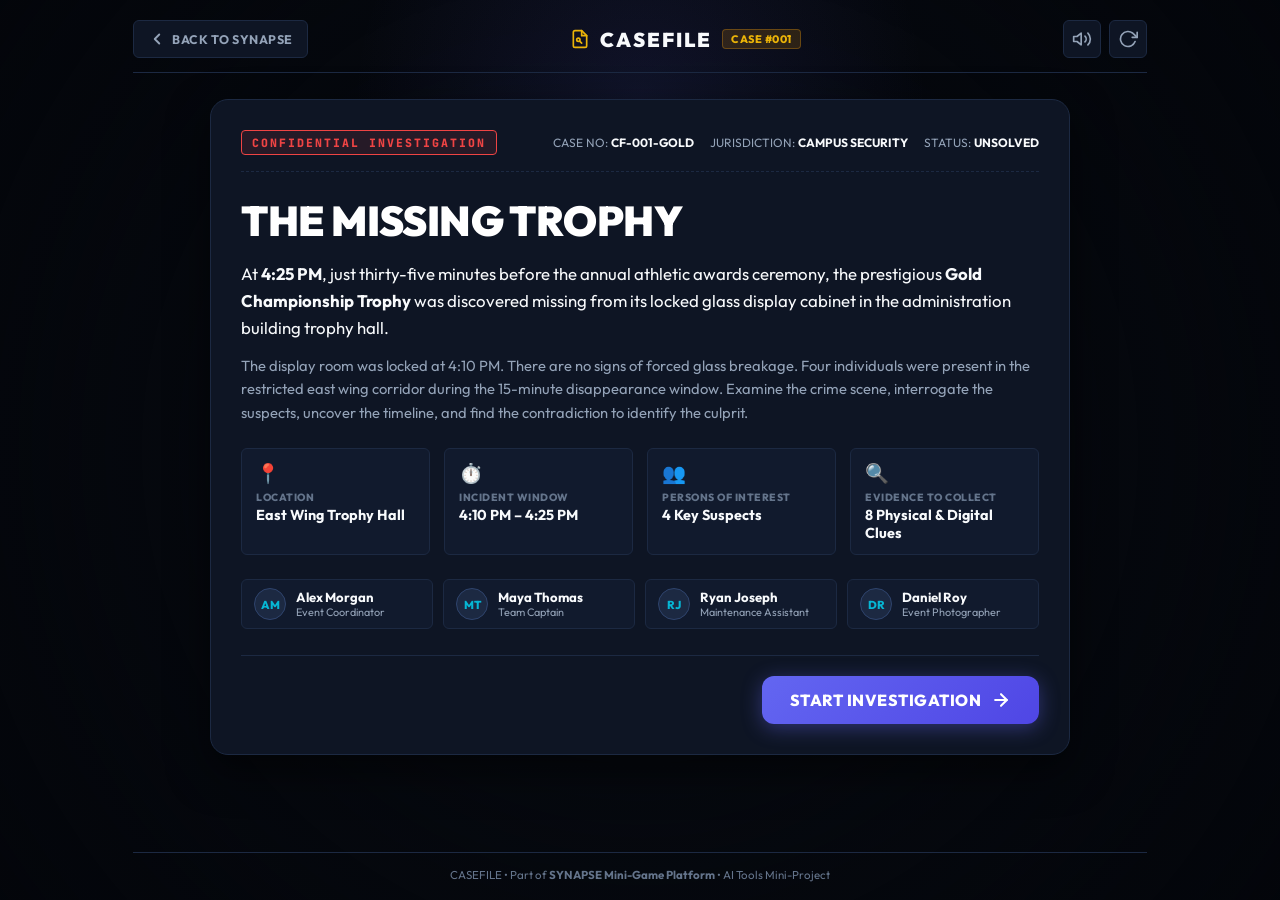
==== casefile/index.html @ 7f5fac6d "Add SYNAPSE Game Hub with LexIQ, TEN, and CASEFILE games" ====
<!DOCTYPE html>
<html lang="en" data-theme="dark">
<head>
  <meta charset="UTF-8">
  <meta name="viewport" content="width=device-width, initial-scale=1.0">
  <title>CASEFILE | Observe. Investigate. Solve.</title>
  <link rel="stylesheet" href="casefile.css">
  <link rel="preconnect" href="https://fonts.googleapis.com">
  <link rel="preconnect" href="https://fonts.gstatic.com" crossorigin>
  <link href="https://fonts.googleapis.com/css2?family=Outfit:wght@400;500;600;700;800;900&family=JetBrains+Mono:wght@500;600;700;800&display=swap" rel="stylesheet">
</head>
<body>
  <!-- Ambient Atmosphere Lighting -->
  <div class="ambient-vignette"></div>
  <div class="ambient-glow glow-detective"></div>

  <!-- Toast System -->
  <div id="toast-container" class="toast-container" aria-live="polite"></div>

  <div class="casefile-app">
    <!-- Top Header Bar -->
    <header class="casefile-header">
      <div class="header-left">
        <a href="../index.html" class="hub-back-btn" title="Return to SYNAPSE Hub" aria-label="Return to SYNAPSE Hub">
          <svg width="18" height="18" viewBox="0 0 24 24" fill="none" stroke="currentColor" stroke-width="2.5" stroke-linecap="round" stroke-linejoin="round">
            <polyline points="15 18 9 12 15 6"></polyline>
          </svg>
          <span>BACK TO SYNAPSE</span>
        </a>
      </div>

      <div class="header-center">
        <div class="casefile-brand">
          <div class="brand-badge-symbol">
            <svg width="20" height="20" viewBox="0 0 24 24" fill="none" stroke="currentColor" stroke-width="2" stroke-linecap="round" stroke-linejoin="round">
              <path d="M14 2H6a2 2 0 0 0-2 2v16a2 2 0 0 0 2 2h12a2 2 0 0 0 2-2V8z"></path>
              <polyline points="14 2 14 8 20 8"></polyline>
              <circle cx="10" cy="13" r="2"></circle>
              <line x1="11.5" y1="14.5" x2="14" y2="17"></line>
            </svg>
          </div>
          <span class="brand-title-text">CASEFILE</span>
          <span class="case-number-badge">CASE #001</span>
        </div>
      </div>

      <div class="header-right">
        <button id="btn-sound" class="icon-btn" title="Toggle Sound" aria-label="Toggle Sound">
          <svg id="sound-icon-on" width="20" height="20" viewBox="0 0 24 24" fill="none" stroke="currentColor" stroke-width="2" stroke-linecap="round" stroke-linejoin="round">
            <polygon points="11 5 6 9 2 9 2 15 6 15 11 19 11 5"></polygon>
            <path d="M19.07 4.93a10 10 0 0 1 0 14.14M15.54 8.46a5 5 0 0 1 0 7.07"></path>
          </svg>
          <svg id="sound-icon-off" class="hidden" width="20" height="20" viewBox="0 0 24 24" fill="none" stroke="currentColor" stroke-width="2" stroke-linecap="round" stroke-linejoin="round">
            <polygon points="11 5 6 9 2 9 2 15 6 15 11 19 11 5"></polygon>
            <line x1="23" y1="9" x2="17" y2="15"></line>
            <line x1="17" y1="9" x2="23" y2="15"></line>
          </svg>
        </button>
        <button id="btn-case-reset" class="icon-btn" title="Restart Investigation" aria-label="Restart Case">
          <svg width="20" height="20" viewBox="0 0 24 24" fill="none" stroke="currentColor" stroke-width="2" stroke-linecap="round" stroke-linejoin="round">
            <polyline points="23 4 23 10 17 10"></polyline>
            <path d="M20.49 15a9 9 0 1 1-2.12-9.36L23 10"></path>
          </svg>
        </button>
      </div>
    </header>

    <!-- Main Screens Container -->
    <main class="casefile-main">
      
      <!-- ===================================================================
           SCREEN 1: CASE BRIEFING
           =================================================================== -->
      <section id="screen-briefing" class="screen-view active">
        <div class="dossier-card">
          <div class="dossier-header">
            <div class="stamp-confidential">CONFIDENTIAL INVESTIGATION</div>
            <div class="case-meta-bar">
              <span class="meta-tag">CASE NO: <strong>CF-001-GOLD</strong></span>
              <span class="meta-tag">JURISDICTION: <strong>CAMPUS SECURITY</strong></span>
              <span class="meta-tag date-tag">STATUS: <strong>UNSOLVED</strong></span>
            </div>
          </div>

          <div class="dossier-body">
            <h1 class="case-main-title">THE MISSING TROPHY</h1>
            <p class="case-incident-summary">
              At <strong>4:25 PM</strong>, just thirty-five minutes before the annual athletic awards ceremony, the prestigious 
              <strong>Gold Championship Trophy</strong> was discovered missing from its locked glass display cabinet in the 
              administration building trophy hall.
            </p>
            <p class="case-secondary-summary">
              The display room was locked at 4:10 PM. There are no signs of forced glass breakage. Four individuals were present in the 
              restricted east wing corridor during the 15-minute disappearance window. Examine the crime scene, interrogate the suspects, 
              uncover the timeline, and find the contradiction to identify the culprit.
            </p>

            <div class="briefing-specs-grid">
              <div class="spec-card">
                <span class="spec-icon">📍</span>
                <span class="spec-label">LOCATION</span>
                <strong class="spec-val">East Wing Trophy Hall</strong>
              </div>
              <div class="spec-card">
                <span class="spec-icon">⏱️</span>
                <span class="spec-label">INCIDENT WINDOW</span>
                <strong class="spec-val">4:10 PM – 4:25 PM</strong>
              </div>
              <div class="spec-card">
                <span class="spec-icon">👥</span>
                <span class="spec-label">PERSONS OF INTEREST</span>
                <strong class="spec-val">4 Key Suspects</strong>
              </div>
              <div class="spec-card">
                <span class="spec-icon">🔍</span>
                <span class="spec-label">EVIDENCE TO COLLECT</span>
                <strong class="spec-val">8 Physical & Digital Clues</strong>
              </div>
            </div>

            <!-- Suspects Quick Preview Strip -->
            <div class="suspects-strip">
              <div class="suspect-pill">
                <span class="suspect-avatar-mini">AM</span>
                <div class="suspect-mini-info">
                  <strong>Alex Morgan</strong>
                  <span>Event Coordinator</span>
                </div>
              </div>
              <div class="suspect-pill">
                <span class="suspect-avatar-mini">MT</span>
                <div class="suspect-mini-info">
                  <strong>Maya Thomas</strong>
                  <span>Team Captain</span>
                </div>
              </div>
              <div class="suspect-pill">
                <span class="suspect-avatar-mini">RJ</span>
                <div class="suspect-mini-info">
                  <strong>Ryan Joseph</strong>
                  <span>Maintenance Assistant</span>
                </div>
              </div>
              <div class="suspect-pill">
                <span class="suspect-avatar-mini">DR</span>
                <div class="suspect-mini-info">
                  <strong>Daniel Roy</strong>
                  <span>Event Photographer</span>
                </div>
              </div>
            </div>
          </div>

          <div class="dossier-footer">
            <button id="btn-start-investigation" class="btn-investigate-large">
              <span>START INVESTIGATION</span>
              <svg width="20" height="20" viewBox="0 0 24 24" fill="none" stroke="currentColor" stroke-width="2.5" stroke-linecap="round" stroke-linejoin="round">
                <line x1="5" y1="12" x2="19" y2="12"></line>
                <polyline points="12 5 19 12 12 19"></polyline>
              </svg>
            </button>
          </div>
        </div>
      </section>

      <!-- ===================================================================
           SCREEN 2: INVESTIGATION DASHBOARD
           =================================================================== -->
      <section id="screen-investigation" class="screen-view">
        
        <!-- Live Investigation HUD -->
        <div class="investigation-hud">
          <div class="hud-left">
            <div class="hud-stat-pill">
              <span class="hud-label">EVIDENCE</span>
              <span id="hud-evidence-count" class="hud-val">0 / 8</span>
            </div>
            <div class="hud-stat-pill">
              <span class="hud-label">SUSPECTS</span>
              <span id="hud-suspects-count" class="hud-val">0 / 4</span>
            </div>
            <div class="hud-stat-pill">
              <span class="hud-label">TIMELINE</span>
              <span id="hud-timeline-count" class="hud-val">0 / 5</span>
            </div>
          </div>

          <div class="hud-right">
            <button id="btn-open-accusation" class="btn-accuse-action" title="Ready to name the culprit?">
              <span class="btn-accuse-icon">⚖️</span>
              <span>MAKE ACCUSATION</span>
            </button>
          </div>
        </div>

        <!-- Dashboard Tab Navigation -->
        <nav class="dashboard-tabs" role="tablist" aria-label="Investigation Sections">
          <button class="dash-tab active" data-tab="scene" role="tab" aria-selected="true" aria-controls="tab-scene">
            <span class="tab-icon">🔍</span>
            <span>CRIME SCENE</span>
          </button>
          <button class="dash-tab" data-tab="suspects" role="tab" aria-selected="false" aria-controls="tab-suspects">
            <span class="tab-icon">👥</span>
            <span>SUSPECTS</span>
          </button>
          <button class="dash-tab" data-tab="evidence" role="tab" aria-selected="false" aria-controls="tab-evidence">
            <span class="tab-icon">📁</span>
            <span>EVIDENCE BOARD</span>
          </button>
          <button class="dash-tab" data-tab="timeline" role="tab" aria-selected="false" aria-controls="tab-timeline">
            <span class="tab-icon">⏱️</span>
            <span>TIMELINE</span>
          </button>
          <button class="dash-tab" data-tab="notes" role="tab" aria-selected="false" aria-controls="tab-notes">
            <span class="tab-icon">📝</span>
            <span>CASE NOTES</span>
          </button>
        </nav>

        <!-- Tab Content Panes -->
        <div class="tab-content-wrapper">
          
          <!-- TAB 1: SCENE (Interactive Crime Scene) -->
          <div id="tab-scene" class="tab-pane active" role="tabpanel">
            <div class="scene-container">
              <div class="scene-header-bar">
                <div class="scene-title-group">
                  <h3>EAST WING TROPHY HALL — ROOM 104</h3>
                  <p>Click highlighted objects to inspect and gather forensic evidence.</p>
                </div>
                <div class="scene-legend">
                  <span class="legend-dot"></span>
                  <span>8 Clues Available</span>
                </div>
              </div>

              <!-- Interactive Visual Crime Scene Grid -->
              <div class="scene-visual-room">
                
                <!-- Object 1: Display Cabinet -->
                <button class="scene-object-card obj-cabinet" data-evidence-id="ev-01" aria-label="Inspect Display Cabinet">
                  <div class="object-glow"></div>
                  <div class="object-icon">🏆</div>
                  <div class="object-info">
                    <span class="object-name">Display Cabinet</span>
                    <span class="object-status" id="status-ev-01">Inspect</span>
                  </div>
                </button>

                <!-- Object 2: Door Lock -->
                <button class="scene-object-card obj-door" data-evidence-id="ev-02" aria-label="Inspect Door & Electronic Card Scanner">
                  <div class="object-glow"></div>
                  <div class="object-icon">🚪</div>
                  <div class="object-info">
                    <span class="object-name">Door & Card Scanner</span>
                    <span class="object-status" id="status-ev-02">Inspect</span>
                  </div>
                </button>

                <!-- Object 3: Window -->
                <button class="scene-object-card obj-window" data-evidence-id="ev-03" aria-label="Inspect Window Latch">
                  <div class="object-glow"></div>
                  <div class="object-icon">🪟</div>
                  <div class="object-info">
                    <span class="object-name">Casement Window</span>
                    <span class="object-status" id="status-ev-03">Inspect</span>
                  </div>
                </button>

                <!-- Object 4: Security Camera -->
                <button class="scene-object-card obj-camera" data-evidence-id="ev-04" aria-label="Inspect Security Camera Footage">
                  <div class="object-glow"></div>
                  <div class="object-icon">📹</div>
                  <div class="object-info">
                    <span class="object-name">Security Camera</span>
                    <span class="object-status" id="status-ev-04">Inspect</span>
                  </div>
                </button>

                <!-- Object 5: Administrator Desk & Drawer -->
                <button class="scene-object-card obj-desk" data-evidence-id="ev-05" aria-label="Inspect Desk & Key Drawer">
                  <div class="object-glow"></div>
                  <div class="object-icon">🗄️</div>
                  <div class="object-info">
                    <span class="object-name">Desk & Key Drawer</span>
                    <span class="object-status" id="status-ev-05">Inspect</span>
                  </div>
                </button>

                <!-- Object 6: Floor Tread Impression -->
                <button class="scene-object-card obj-floor" data-evidence-id="ev-06" aria-label="Inspect Floor Scuff & Wax">
                  <div class="object-glow"></div>
                  <div class="object-icon">👣</div>
                  <div class="object-info">
                    <span class="object-name">Waxed Floor & Tread</span>
                    <span class="object-status" id="status-ev-06">Inspect</span>
                  </div>
                </button>

                <!-- Object 7: Circuit Breaker Panel -->
                <button class="scene-object-card obj-breaker" data-evidence-id="ev-07" aria-label="Inspect Circuit Breaker Box">
                  <div class="object-glow"></div>
                  <div class="object-icon">⚡</div>
                  <div class="object-info">
                    <span class="object-name">Circuit Breaker Box</span>
                    <span class="object-status" id="status-ev-07">Inspect</span>
                  </div>
                </button>

                <!-- Object 8: Trash Bin -->
                <button class="scene-object-card obj-trash" data-evidence-id="ev-08" aria-label="Inspect Wastebasket">
                  <div class="object-glow"></div>
                  <div class="object-icon">🗑️</div>
                  <div class="object-info">
                    <span class="object-name">Office Trash Bin</span>
                    <span class="object-status" id="status-ev-08">Inspect</span>
                  </div>
                </button>

              </div>
            </div>
          </div>

          <!-- TAB 2: SUSPECTS -->
          <div id="tab-suspects" class="tab-pane" role="tabpanel">
            <div class="suspects-container">
              <div class="section-subhead">
                <h3>PERSONS OF INTEREST (4)</h3>
                <p>Click "QUESTION" to cross-examine suspects and uncover potential contradictions in their alibis.</p>
              </div>

              <div class="suspects-grid" id="suspects-grid">
                <!-- Injected dynamically from casefile.js -->
              </div>
            </div>
          </div>

          <!-- TAB 3: EVIDENCE BOARD -->
          <div id="tab-evidence" class="tab-pane" role="tabpanel">
            <div class="evidence-container">
              <div class="evidence-header-row">
                <div class="section-subhead">
                  <h3>COLLECTED CLUES & FORENSIC REPORTS</h3>
                  <p>Inspect collected evidence to piece together the sequence of events.</p>
                </div>
                <div class="evidence-filter-group">
                  <button class="filter-btn active" data-filter="all">ALL</button>
                  <button class="filter-btn" data-filter="PHYSICAL">PHYSICAL</button>
                  <button class="filter-btn" data-filter="DIGITAL">DIGITAL</button>
                  <button class="filter-btn" data-filter="TIMELINE">TIMELINE</button>
                </div>
              </div>

              <div class="evidence-grid" id="evidence-grid">
                <!-- Injected dynamically by casefile.js -->
              </div>
            </div>
          </div>

          <!-- TAB 4: TIMELINE -->
          <div id="tab-timeline" class="tab-pane" role="tabpanel">
            <div class="timeline-container">
              <div class="section-subhead">
                <h3>RECONSTRUCTED INCIDENT TIMELINE</h3>
                <p>Chronological sequence of verified movements and surveillance logs between 3:50 PM and 4:25 PM.</p>
              </div>

              <div class="timeline-events-list" id="timeline-events-list">
                <!-- Injected dynamically by casefile.js -->
              </div>
            </div>
          </div>

          <!-- TAB 5: CASE NOTES -->
          <div id="tab-notes" class="tab-pane" role="tabpanel">
            <div class="notes-container">
              <div class="section-subhead">
                <h3>DETECTIVE'S WORKING NOTEBOOK</h3>
                <p>Record observations, suspect contradictions, and theories. Notes automatically persist in local storage.</p>
              </div>

              <div class="notes-editor-box">
                <div class="notes-toolbar">
                  <div class="toolbar-left">
                    <button id="btn-insert-timestamp" class="tool-btn">+ Timestamp</button>
                    <button id="btn-clear-notes" class="tool-btn text-danger">Clear</button>
                  </div>
                  <div class="toolbar-right">
                    <span id="notes-status" class="notes-status-text">All notes saved</span>
                  </div>
                </div>
                <textarea id="case-notes-input" class="notes-textarea" placeholder="Type case observations, suspect inconsistencies, or potential motives here..."></textarea>
                <div class="notes-footer">
                  <button id="btn-save-notes" class="btn-primary-notes">SAVE NOTES</button>
                </div>
              </div>
            </div>
          </div>

        </div>
      </section>

      <!-- ===================================================================
           SCREEN 3: VERDICT & CASE RESOLUTION
           =================================================================== -->
      <section id="screen-results" class="screen-view">
        <div class="verdict-container">
          
          <!-- STATE A: CORRECT ACCUSATION -->
          <div id="verdict-success" class="verdict-card success-card">
            <div class="verdict-badge">CASE SOLVED</div>
            <h2 class="verdict-title">CULPRIT IDENTIFIED</h2>
            <p class="verdict-subtitle">Your forensic analysis and logic exposed the exact contradiction.</p>

            <div class="culprit-summary-box">
              <div class="culprit-header">
                <div class="culprit-avatar">RJ</div>
                <div class="culprit-details">
                  <h3 id="solved-culprit-name">Ryan Joseph</h3>
                  <span id="solved-culprit-role">Maintenance Assistant</span>
                </div>
              </div>

              <div class="resolution-breakdown-grid">
                <div class="breakdown-item">
                  <span class="breakdown-lbl">MOTIVE</span>
                  <p id="solved-motive">Greed. Attempted to steal the antique solid-gold trophy to sell to a private collector off-campus.</p>
                </div>
                <div class="breakdown-item">
                  <span class="breakdown-lbl">METHOD</span>
                  <p id="solved-method">Used a fabricated light repair work order to access the corridor. Pried the desk drawer for the cabinet key, killed the camera breaker, and concealed the disassembled trophy inside his heavy toolbox.</p>
                </div>
                <div class="breakdown-item full-width">
                  <span class="breakdown-lbl">THE CRITICAL CONTRADICTION</span>
                  <p id="solved-contradiction">
                    Ryan claimed he <strong>never stepped inside the trophy room</strong> and only repaired an exterior corridor light. However:
                    <br>• The facilities work-boot tread impression in the room wax matched his exact footwear.
                    <br>• Industrial cart grease from his toolbox was smeared on the pried key drawer and cabinet lock.
                    <br>• The circuit breaker was unlocked and manually flipped with a service key at 4:17 PM, disproving his claim of an accidental bulb power surge.
                  </p>
                </div>
              </div>
            </div>

            <!-- Detective Performance Rating -->
            <div class="investigation-metrics-box">
              <div class="rating-display">
                <span class="rating-caption">INVESTIGATION RATING</span>
                <div id="solved-rating" class="rating-text">PERFECT INVESTIGATION</div>
              </div>
              <div class="stats-mini-row">
                <div class="metric-block">
                  <span class="m-lbl">EVIDENCE</span>
                  <strong id="final-ev-count" class="m-val">8 / 8</strong>
                </div>
                <div class="metric-block">
                  <span class="m-lbl">SUSPECTS</span>
                  <strong id="final-suspects-count" class="m-val">4 / 4</strong>
                </div>
                <div class="metric-block">
                  <span class="m-lbl">TIMELINE</span>
                  <strong id="final-timeline-count" class="m-val">5 / 5</strong>
                </div>
              </div>
            </div>

            <div class="verdict-actions">
              <button id="btn-replay-case" class="btn-primary-action">REPLAY CASE</button>
              <a href="../index.html" class="btn-secondary-action">← RETURN TO SYNAPSE</a>
            </div>
          </div>

          <!-- STATE B: WRONG ACCUSATION -->
          <div id="verdict-failure" class="verdict-card failure-card hidden">
            <div class="verdict-badge error-badge">ACCUSATION INCORRECT</div>
            <h2 class="verdict-title">INSUFFICIENT OR FLAWED PROOF</h2>
            <p id="wrong-accusation-msg" class="verdict-subtitle">
              The suspect's alibi holds up, or your chosen evidence fails to conclusively contradict their account.
            </p>

            <div class="wrong-tip-box">
              <h4>Detective Advice:</h4>
              <p>Re-examine the physical evidence left inside the room. Look closely at tool marks, footprints, and surveillance timestamps to find a statement that cannot be physically true.</p>
            </div>

            <div class="verdict-actions">
              <button id="btn-review-evidence" class="btn-primary-action">REVIEW EVIDENCE</button>
              <button id="btn-try-again" class="btn-secondary-action">TRY ANOTHER ACCUSATION</button>
            </div>
          </div>

        </div>
      </section>

    </main>

    <!-- App Footer -->
    <footer class="casefile-footer">
      <p>CASEFILE • Part of <strong>SYNAPSE Mini-Game Platform</strong> • AI Tools Mini-Project</p>
    </footer>
  </div>

  <!-- =====================================================================
       MODAL 1: EVIDENCE INSPECTION DRAWER / MODAL
       ===================================================================== -->
  <div id="modal-evidence" class="modal-backdrop hidden" role="dialog" aria-modal="true" aria-labelledby="ev-modal-title">
    <div class="modal-card evidence-modal-card">
      <div class="modal-header">
        <div class="evidence-tag-row">
          <span id="modal-ev-id" class="modal-stamp">EVIDENCE #01</span>
          <span id="modal-ev-category" class="category-chip physical">PHYSICAL</span>
        </div>
        <button class="modal-close" aria-label="Close evidence inspection">&times;</button>
      </div>
      <div class="modal-body">
        <div class="evidence-visual-preview">
          <div id="modal-ev-icon" class="evidence-big-icon">🏆</div>
          <div class="evidence-preview-caption">FORENSIC EXHIBIT INSPECTION</div>
        </div>
        <h3 id="ev-modal-title" class="evidence-title">Exhibit Title</h3>
        <p id="ev-modal-desc" class="evidence-description">Detailed forensic description.</p>

        <div class="evidence-significance-box">
          <span class="box-tag">INVESTIGATIVE SIGNIFICANCE</span>
          <p id="ev-modal-significance">Key insight from this clue.</p>
        </div>
      </div>
      <div class="modal-actions">
        <button class="btn-primary-modal modal-close-btn">RETURN TO DASHBOARD</button>
      </div>
    </div>
  </div>

  <!-- =====================================================================
       MODAL 2: SUSPECT INTERROGATION MODAL
       ===================================================================== -->
  <div id="modal-suspect" class="modal-backdrop hidden" role="dialog" aria-modal="true" aria-labelledby="suspect-modal-name">
    <div class="modal-card suspect-modal-card">
      <div class="modal-header">
        <span class="modal-stamp">OFFICIAL INTERROGATION RECORD</span>
        <button class="modal-close" aria-label="Close interrogation record">&times;</button>
      </div>
      <div class="modal-body">
        <div class="suspect-profile-top">
          <div id="suspect-modal-avatar" class="suspect-avatar-lg">AM</div>
          <div class="suspect-profile-meta">
            <h3 id="suspect-modal-name">Alex Morgan</h3>
            <span id="suspect-modal-role" class="suspect-role-badge">Event Coordinator</span>
          </div>
        </div>

        <div class="dossier-section">
          <h4>INITIAL STATEMENT</h4>
          <blockquote id="suspect-modal-statement" class="statement-quote">"Statement"</blockquote>
        </div>

        <div class="dossier-section">
          <h4>CROSS-EXAMINATION Q&A</h4>
          <div id="suspect-modal-qa" class="interrogation-dialogue-list">
            <!-- Dynamic Q&A list injected -->
          </div>
        </div>
      </div>
      <div class="modal-actions">
        <button class="btn-primary-modal modal-close-btn">CONCLUDE QUESTIONING</button>
      </div>
    </div>
  </div>

  <!-- =====================================================================
       MODAL 3: ACCUSATION MODAL
       ===================================================================== -->
  <div id="modal-accusation" class="modal-backdrop hidden" role="dialog" aria-modal="true" aria-labelledby="accusation-title">
    <div class="modal-card accusation-modal-card">
      <div class="modal-header center-header">
        <div class="gavel-icon">⚖️</div>
        <h2 id="accusation-title">FORMAL ACCUSATION</h2>
        <p class="accusation-subtitle">Name the perpetrator and substantiate your charge with key evidence.</p>
      </div>
      <div class="modal-body">
        
        <!-- Step 1: Select Suspect -->
        <div class="accusation-step">
          <label class="step-label">1. WHO COMMITTED THE THEFT?</label>
          <div class="suspect-select-grid" id="accusation-suspects-grid">
            <!-- Injected dynamically -->
          </div>
        </div>

        <!-- Step 2: Select Supporting Clue -->
        <div class="accusation-step">
          <label class="step-label">2. WHAT EVIDENCE PROVES THE CONTRADICTION?</label>
          <div class="evidence-select-list" id="accusation-evidence-list">
            <!-- Injected dynamically based on collected clues -->
          </div>
        </div>

      </div>
      <div class="modal-actions">
        <button id="btn-submit-accusation" class="btn-primary-action w-full" disabled>SUBMIT ACCUSATION</button>
        <button class="btn-secondary-action w-full modal-close-btn">CANCEL & RESUME INVESTIGATION</button>
      </div>
    </div>
  </div>

  <!-- Scripts -->
  <script src="casefile.js"></script>
</body>
</html>
---- casefile/casefile.css ----
/* ==========================================================================
   CASEFILE - Detective Investigation Game Stylesheet
   Part of SYNAPSE Mini-Game Platform
   ========================================================================== */

/* --------------------------------------------------------------------------
   Design Tokens & Color Palette
   -------------------------------------------------------------------------- */
:root {
  --bg-deep: #06090f;
  --bg-surface: #0e1524;
  --bg-surface-alt: #131c30;
  --bg-card: #111a2d;
  --bg-card-hover: #17243e;
  --bg-glass: rgba(14, 21, 36, 0.85);

  --border-subtle: #1c2942;
  --border-glow: #2f446d;
  --border-accent: #6366f1;

  --text-main: #f8fafc;
  --text-muted: #94a3b8;
  --text-faint: #64748b;
  --text-gold: #f59e0b;

  --color-primary: #6366f1;
  --color-primary-hover: #4f46e5;
  --color-cyan: #06b6d4;
  --color-gold: #eab308;
  --color-emerald: #10b981;
  --color-crimson: #ef4444;

  --font-main: 'Outfit', -apple-system, BlinkMacSystemFont, "Segoe UI", Roboto, sans-serif;
  --font-mono: 'JetBrains Mono', monospace;

  --radius-sm: 6px;
  --radius-md: 12px;
  --radius-lg: 18px;

  --shadow-sm: 0 4px 14px rgba(0, 0, 0, 0.35);
  --shadow-lg: 0 16px 40px rgba(0, 0, 0, 0.55);

  --transition-fast: 0.15s ease;
  --transition-normal: 0.25s cubic-bezier(0.16, 1, 0.3, 1);
}

/* --------------------------------------------------------------------------
   Reset & Base Styles
   -------------------------------------------------------------------------- */
*, *::before, *::after {
  box-sizing: border-box;
  margin: 0;
  padding: 0;
}

body {
  font-family: var(--font-main);
  background-color: var(--bg-deep);
  color: var(--text-main);
  min-height: 100vh;
  min-height: 100dvh;
  display: flex;
  flex-direction: column;
  align-items: center;
  overflow-x: hidden;
  position: relative;
  user-select: none;
  -webkit-tap-highlight-color: transparent;
}

/* Atmospheric Lighting */
.ambient-vignette {
  position: fixed;
  inset: 0;
  background: radial-gradient(circle at center, transparent 40%, rgba(3, 5, 10, 0.85) 100%);
  pointer-events: none;
  z-index: 0;
}

.glow-detective {
  position: fixed;
  top: -150px;
  left: 50%;
  transform: translateX(-50%);
  width: 650px;
  height: 500px;
  background: radial-gradient(circle, rgba(99, 102, 241, 0.12) 0%, transparent 70%);
  pointer-events: none;
  z-index: 0;
}

.casefile-app {
  position: relative;
  z-index: 1;
  width: 100%;
  max-width: 1050px;
  min-height: 100vh;
  min-height: 100dvh;
  display: flex;
  flex-direction: column;
  justify-content: space-between;
  padding: 12px 18px;
}

/* --------------------------------------------------------------------------
   Top Header Bar
   -------------------------------------------------------------------------- */
.casefile-header {
  width: 100%;
  display: flex;
  align-items: center;
  justify-content: space-between;
  padding: 8px 0 14px;
  border-bottom: 1px solid var(--border-subtle);
  margin-bottom: 16px;
}

.header-left, .header-right {
  display: flex;
  align-items: center;
  gap: 8px;
}

.hub-back-btn {
  display: inline-flex;
  align-items: center;
  gap: 6px;
  background: var(--bg-surface);
  border: 1px solid var(--border-subtle);
  color: var(--text-muted);
  height: 38px;
  padding: 0 14px;
  border-radius: var(--radius-sm);
  font-family: var(--font-main);
  font-size: 0.78rem;
  font-weight: 700;
  letter-spacing: 0.5px;
  text-decoration: none;
  transition: all var(--transition-fast);
}

.hub-back-btn:hover {
  color: var(--text-main);
  background: var(--bg-surface-alt);
  border-color: var(--border-glow);
  transform: translateX(-2px);
}

.casefile-brand {
  display: flex;
  align-items: center;
  gap: 10px;
}

.brand-badge-symbol {
  color: var(--color-gold);
  display: flex;
  align-items: center;
}

.brand-title-text {
  font-size: 1.25rem;
  font-weight: 900;
  letter-spacing: 2px;
  color: var(--text-main);
}

.case-number-badge {
  font-size: 0.68rem;
  font-weight: 800;
  background: rgba(245, 158, 11, 0.15);
  color: var(--color-gold);
  border: 1px solid rgba(245, 158, 11, 0.3);
  padding: 2px 8px;
  border-radius: 4px;
  letter-spacing: 0.5px;
}

.icon-btn {
  background: var(--bg-surface);
  border: 1px solid var(--border-subtle);
  color: var(--text-muted);
  width: 38px;
  height: 38px;
  border-radius: var(--radius-sm);
  display: flex;
  align-items: center;
  justify-content: center;
  cursor: pointer;
  transition: all var(--transition-fast);
}

.icon-btn:hover {
  color: var(--text-main);
  background: var(--bg-surface-alt);
  border-color: var(--border-glow);
}

.hidden {
  display: none !important;
}

/* --------------------------------------------------------------------------
   Screen Transitions
   -------------------------------------------------------------------------- */
.casefile-main {
  flex-grow: 1;
  display: flex;
  flex-direction: column;
  width: 100%;
}

.screen-view {
  display: none;
  width: 100%;
  animation: fadeIn 0.25s ease-out;
}

.screen-view.active {
  display: flex;
  flex-direction: column;
}

/* --------------------------------------------------------------------------
   SCREEN 1: DOSSIER BRIEFING
   -------------------------------------------------------------------------- */
.dossier-card {
  background: var(--bg-surface);
  border: 1px solid var(--border-subtle);
  border-radius: var(--radius-lg);
  box-shadow: var(--shadow-lg);
  padding: 30px;
  position: relative;
  overflow: hidden;
  max-width: 860px;
  margin: 10px auto;
  width: 100%;
}

.dossier-header {
  display: flex;
  justify-content: space-between;
  align-items: center;
  flex-wrap: wrap;
  gap: 12px;
  border-bottom: 1px dashed var(--border-subtle);
  padding-bottom: 16px;
  margin-bottom: 22px;
}

.stamp-confidential {
  font-family: var(--font-mono);
  font-size: 0.72rem;
  font-weight: 800;
  letter-spacing: 2px;
  color: var(--color-crimson);
  border: 1px solid var(--color-crimson);
  padding: 4px 10px;
  border-radius: 4px;
  background: rgba(239, 68, 68, 0.1);
  text-transform: uppercase;
}

.case-meta-bar {
  display: flex;
  gap: 16px;
  font-size: 0.75rem;
  color: var(--text-muted);
}

.case-meta-bar strong {
  color: var(--text-main);
}

.case-main-title {
  font-size: clamp(1.8rem, 4vw, 2.6rem);
  font-weight: 900;
  letter-spacing: -0.01em;
  margin-bottom: 14px;
  color: #ffffff;
}

.case-incident-summary {
  font-size: 1.05rem;
  line-height: 1.6;
  color: var(--text-main);
  margin-bottom: 12px;
}

.case-secondary-summary {
  font-size: 0.92rem;
  line-height: 1.6;
  color: var(--text-muted);
  margin-bottom: 24px;
}

/* Specs Grid */
.briefing-specs-grid {
  display: grid;
  grid-template-columns: repeat(auto-fit, minmax(180px, 1fr));
  gap: 14px;
  margin-bottom: 24px;
}

.spec-card {
  background: var(--bg-card);
  border: 1px solid var(--border-subtle);
  border-radius: var(--radius-sm);
  padding: 12px 14px;
  display: flex;
  flex-direction: column;
  gap: 2px;
}

.spec-icon {
  font-size: 1.2rem;
  margin-bottom: 4px;
}

.spec-label {
  font-size: 0.65rem;
  font-weight: 800;
  letter-spacing: 0.5px;
  color: var(--text-faint);
}

.spec-val {
  font-size: 0.9rem;
  font-weight: 700;
  color: var(--text-main);
}

/* Suspects Quick Preview */
.suspects-strip {
  display: grid;
  grid-template-columns: repeat(auto-fit, minmax(180px, 1fr));
  gap: 10px;
  margin-bottom: 26px;
}

.suspect-pill {
  background: var(--bg-card);
  border: 1px solid var(--border-subtle);
  border-radius: var(--radius-sm);
  padding: 8px 12px;
  display: flex;
  align-items: center;
  gap: 10px;
}

.suspect-avatar-mini {
  width: 32px;
  height: 32px;
  border-radius: 50%;
  background: var(--border-subtle);
  border: 1px solid var(--border-glow);
  font-size: 0.72rem;
  font-weight: 800;
  display: flex;
  align-items: center;
  justify-content: center;
  color: var(--color-cyan);
}

.suspect-mini-info {
  display: flex;
  flex-direction: column;
}

.suspect-mini-info strong {
  font-size: 0.82rem;
  color: var(--text-main);
}

.suspect-mini-info span {
  font-size: 0.68rem;
  color: var(--text-muted);
}

.dossier-footer {
  display: flex;
  justify-content: flex-end;
  border-top: 1px solid var(--border-subtle);
  padding-top: 20px;
}

.btn-investigate-large {
  background: linear-gradient(135deg, #6366f1 0%, #4f46e5 100%);
  color: #ffffff;
  border: 0;
  border-radius: var(--radius-md);
  padding: 14px 28px;
  font-family: var(--font-main);
  font-size: 1rem;
  font-weight: 800;
  letter-spacing: 0.5px;
  display: inline-flex;
  align-items: center;
  gap: 10px;
  cursor: pointer;
  box-shadow: 0 4px 20px rgba(99, 102, 241, 0.4);
  transition: all var(--transition-fast);
}

.btn-investigate-large:hover {
  transform: translateY(-2px);
  box-shadow: 0 6px 26px rgba(99, 102, 241, 0.55);
}

/* --------------------------------------------------------------------------
   SCREEN 2: INVESTIGATION DASHBOARD
   -------------------------------------------------------------------------- */

/* HUD */
.investigation-hud {
  display: flex;
  justify-content: space-between;
  align-items: center;
  flex-wrap: wrap;
  gap: 12px;
  background: var(--bg-surface);
  border: 1px solid var(--border-subtle);
  border-radius: var(--radius-md);
  padding: 10px 16px;
  margin-bottom: 14px;
}

.hud-left {
  display: flex;
  align-items: center;
  gap: 12px;
  flex-wrap: wrap;
}

.hud-stat-pill {
  display: flex;
  align-items: center;
  gap: 6px;
  background: var(--bg-deep);
  border: 1px solid var(--border-subtle);
  padding: 6px 12px;
  border-radius: 20px;
}

.hud-label {
  font-size: 0.68rem;
  font-weight: 800;
  letter-spacing: 0.5px;
  color: var(--text-faint);
}

.hud-val {
  font-size: 0.88rem;
  font-weight: 800;
  font-family: var(--font-mono);
  color: var(--color-cyan);
}

.btn-accuse-action {
  background: linear-gradient(135deg, #eab308 0%, #ca8a04 100%);
  color: #0b0f19;
  border: 0;
  border-radius: var(--radius-sm);
  padding: 8px 16px;
  font-family: var(--font-main);
  font-size: 0.85rem;
  font-weight: 800;
  letter-spacing: 0.5px;
  display: flex;
  align-items: center;
  gap: 6px;
  cursor: pointer;
  box-shadow: 0 2px 12px rgba(234, 179, 8, 0.35);
  transition: all var(--transition-fast);
}

.btn-accuse-action:hover {
  transform: translateY(-1px);
  box-shadow: 0 4px 18px rgba(234, 179, 8, 0.5);
}

/* Tabs */
.dashboard-tabs {
  display: flex;
  gap: 8px;
  border-bottom: 1px solid var(--border-subtle);
  margin-bottom: 16px;
  overflow-x: auto;
  scrollbar-width: none;
}

.dashboard-tabs::-webkit-scrollbar {
  display: none;
}

.dash-tab {
  background: transparent;
  border: 0;
  color: var(--text-muted);
  font-family: var(--font-main);
  font-size: 0.85rem;
  font-weight: 700;
  letter-spacing: 0.5px;
  padding: 10px 16px;
  cursor: pointer;
  display: flex;
  align-items: center;
  gap: 6px;
  border-bottom: 2px solid transparent;
  transition: all var(--transition-fast);
  white-space: nowrap;
}

.dash-tab:hover {
  color: var(--text-main);
}

.dash-tab.active {
  color: var(--color-primary);
  border-bottom-color: var(--color-primary);
}

.tab-content-wrapper {
  width: 100%;
}

.tab-pane {
  display: none;
  animation: fadeIn 0.2s ease-out;
}

.tab-pane.active {
  display: block;
}

.section-subhead {
  margin-bottom: 16px;
}

.section-subhead h3 {
  font-size: 1.1rem;
  font-weight: 800;
  letter-spacing: 0.5px;
  color: var(--text-main);
}

.section-subhead p {
  font-size: 0.82rem;
  color: var(--text-muted);
  margin-top: 2px;
}

/* --------------------------------------------------------------------------
   TAB 1: CRIME SCENE
   -------------------------------------------------------------------------- */
.scene-container {
  background: var(--bg-surface);
  border: 1px solid var(--border-subtle);
  border-radius: var(--radius-lg);
  padding: 20px;
}

.scene-header-bar {
  display: flex;
  justify-content: space-between;
  align-items: center;
  margin-bottom: 18px;
  flex-wrap: wrap;
  gap: 10px;
}

.scene-title-group h3 {
  font-size: 1rem;
  font-weight: 800;
  color: var(--text-main);
}

.scene-title-group p {
  font-size: 0.78rem;
  color: var(--text-muted);
}

.scene-legend {
  display: flex;
  align-items: center;
  gap: 6px;
  font-size: 0.75rem;
  color: var(--color-cyan);
  font-weight: 700;
}

.legend-dot {
  width: 8px;
  height: 8px;
  border-radius: 50%;
  background: var(--color-cyan);
  box-shadow: 0 0 8px var(--color-cyan);
}

/* Crime Scene Grid */
.scene-visual-room {
  display: grid;
  grid-template-columns: repeat(4, 1fr);
  gap: 12px;
}

.scene-object-card {
  background: var(--bg-card);
  border: 1px solid var(--border-subtle);
  border-radius: var(--radius-md);
  padding: 16px 12px;
  display: flex;
  flex-direction: column;
  align-items: center;
  text-align: center;
  position: relative;
  cursor: pointer;
  transition: all var(--transition-fast);
  color: var(--text-main);
  overflow: hidden;
}

.scene-object-card:hover {
  background: var(--bg-card-hover);
  border-color: var(--border-accent);
  transform: translateY(-3px);
  box-shadow: 0 6px 20px rgba(99, 102, 241, 0.25);
}

.scene-object-card.inspected {
  border-color: rgba(16, 185, 129, 0.4);
}

.scene-object-card.inspected .object-status {
  color: var(--color-emerald);
}

.object-icon {
  font-size: 2.2rem;
  margin-bottom: 10px;
  filter: drop-shadow(0 2px 8px rgba(0, 0, 0, 0.4));
}

.object-name {
  font-size: 0.85rem;
  font-weight: 700;
  line-height: 1.3;
  margin-bottom: 4px;
}

.object-status {
  font-size: 0.68rem;
  font-weight: 800;
  text-transform: uppercase;
  color: var(--color-gold);
  letter-spacing: 0.5px;
}

/* --------------------------------------------------------------------------
   TAB 2: SUSPECTS
   -------------------------------------------------------------------------- */
.suspects-grid {
  display: grid;
  grid-template-columns: repeat(auto-fit, minmax(340px, 1fr));
  gap: 16px;
}

.suspect-card {
  background: var(--bg-surface);
  border: 1px solid var(--border-subtle);
  border-radius: var(--radius-md);
  padding: 18px;
  display: flex;
  flex-direction: column;
  justify-content: space-between;
  transition: border-color var(--transition-fast);
}

.suspect-card:hover {
  border-color: var(--border-glow);
}

.suspect-header {
  display: flex;
  gap: 14px;
  margin-bottom: 12px;
}

.suspect-avatar {
  width: 52px;
  height: 52px;
  border-radius: 50%;
  background: var(--bg-deep);
  border: 2px solid var(--border-glow);
  display: flex;
  align-items: center;
  justify-content: center;
  font-size: 1.1rem;
  font-weight: 900;
  color: var(--color-cyan);
  flex-shrink: 0;
}

.suspect-info h4 {
  font-size: 1.1rem;
  font-weight: 800;
  margin-bottom: 2px;
}

.suspect-role-badge {
  font-size: 0.72rem;
  font-weight: 700;
  color: var(--text-muted);
  background: var(--bg-deep);
  padding: 2px 8px;
  border-radius: 4px;
  border: 1px solid var(--border-subtle);
}

.statement-quote {
  font-size: 0.85rem;
  color: var(--text-main);
  background: var(--bg-deep);
  border-left: 3px solid var(--color-primary);
  padding: 10px 14px;
  border-radius: 0 var(--radius-sm) var(--radius-sm) 0;
  margin-bottom: 14px;
  line-height: 1.5;
  font-style: italic;
}

.suspect-card-footer {
  display: flex;
  justify-content: space-between;
  align-items: center;
  border-top: 1px solid var(--border-subtle);
  padding-top: 12px;
}

.suspect-interrogation-status {
  font-size: 0.72rem;
  font-weight: 700;
  color: var(--text-faint);
}

.suspect-interrogation-status.questioned {
  color: var(--color-emerald);
}

.btn-question {
  background: var(--color-primary);
  color: #ffffff;
  border: 0;
  border-radius: var(--radius-sm);
  padding: 6px 14px;
  font-family: var(--font-main);
  font-size: 0.78rem;
  font-weight: 800;
  letter-spacing: 0.5px;
  cursor: pointer;
  transition: all var(--transition-fast);
}

.btn-question:hover {
  background: var(--color-primary-hover);
}

/* --------------------------------------------------------------------------
   TAB 3: EVIDENCE BOARD
   -------------------------------------------------------------------------- */
.evidence-header-row {
  display: flex;
  justify-content: space-between;
  align-items: flex-start;
  flex-wrap: wrap;
  gap: 12px;
  margin-bottom: 16px;
}

.evidence-filter-group {
  display: flex;
  gap: 6px;
}

.filter-btn {
  background: var(--bg-surface);
  border: 1px solid var(--border-subtle);
  color: var(--text-muted);
  font-family: var(--font-main);
  font-size: 0.72rem;
  font-weight: 700;
  padding: 5px 12px;
  border-radius: var(--radius-sm);
  cursor: pointer;
  transition: all var(--transition-fast);
}

.filter-btn:hover, .filter-btn.active {
  color: var(--text-main);
  background: var(--bg-surface-alt);
  border-color: var(--border-glow);
}

.filter-btn.active {
  border-color: var(--color-primary);
  color: #ffffff;
  background: var(--color-primary);
}

.evidence-grid {
  display: grid;
  grid-template-columns: repeat(auto-fit, minmax(290px, 1fr));
  gap: 14px;
}

.clue-card {
  background: var(--bg-surface);
  border: 1px solid var(--border-subtle);
  border-radius: var(--radius-md);
  padding: 16px;
  display: flex;
  flex-direction: column;
  justify-content: space-between;
  cursor: pointer;
  transition: all var(--transition-fast);
}

.clue-card:hover {
  background: var(--bg-surface-alt);
  border-color: var(--border-glow);
  transform: translateY(-2px);
}

.clue-top {
  display: flex;
  justify-content: space-between;
  align-items: center;
  margin-bottom: 10px;
}

.clue-stamp {
  font-family: var(--font-mono);
  font-size: 0.7rem;
  font-weight: 800;
  color: var(--color-cyan);
  letter-spacing: 0.5px;
}

.category-chip {
  font-size: 0.65rem;
  font-weight: 800;
  letter-spacing: 0.5px;
  padding: 2px 8px;
  border-radius: 4px;
}

.category-chip.physical { background: rgba(99, 102, 241, 0.15); color: #818cf8; }
.category-chip.digital { background: rgba(6, 182, 212, 0.15); color: #06b6d4; }
.category-chip.witness { background: rgba(245, 158, 11, 0.15); color: #f59e0b; }
.category-chip.timeline { background: rgba(16, 185, 129, 0.15); color: #10b981; }

.clue-title {
  font-size: 0.98rem;
  font-weight: 800;
  margin-bottom: 6px;
}

.clue-desc {
  font-size: 0.82rem;
  color: var(--text-muted);
  line-height: 1.5;
  margin-bottom: 12px;
}

.clue-footer {
  display: flex;
  justify-content: space-between;
  align-items: center;
  border-top: 1px dashed var(--border-subtle);
  padding-top: 8px;
  font-size: 0.72rem;
  color: var(--text-faint);
}

.clue-link {
  color: var(--color-primary);
  font-weight: 700;
}

/* Empty Evidence State */
.evidence-empty-msg {
  grid-column: 1 / -1;
  text-align: center;
  padding: 40px 20px;
  background: var(--bg-surface);
  border: 1px dashed var(--border-subtle);
  border-radius: var(--radius-md);
  color: var(--text-muted);
}

/* --------------------------------------------------------------------------
   TAB 4: TIMELINE
   -------------------------------------------------------------------------- */
.timeline-events-list {
  display: flex;
  flex-direction: column;
  gap: 12px;
  max-width: 720px;
  margin: 0 auto;
  position: relative;
  padding-left: 20px;
}

.timeline-events-list::before {
  content: '';
  position: absolute;
  top: 10px;
  bottom: 10px;
  left: 6px;
  width: 2px;
  background: var(--border-subtle);
}

.timeline-item {
  background: var(--bg-surface);
  border: 1px solid var(--border-subtle);
  border-radius: var(--radius-md);
  padding: 14px 18px;
  position: relative;
  transition: all var(--transition-fast);
}

.timeline-item:hover {
  border-color: var(--border-glow);
}

.timeline-item::before {
  content: '';
  position: absolute;
  left: -20px;
  top: 18px;
  width: 10px;
  height: 10px;
  border-radius: 50%;
  background: var(--color-cyan);
  box-shadow: 0 0 8px var(--color-cyan);
}

.timeline-item-header {
  display: flex;
  justify-content: space-between;
  align-items: center;
  margin-bottom: 4px;
}

.timeline-time {
  font-family: var(--font-mono);
  font-size: 0.85rem;
  font-weight: 800;
  color: var(--color-gold);
}

.timeline-source {
  font-size: 0.68rem;
  color: var(--text-faint);
  text-transform: uppercase;
}

.timeline-item-title {
  font-size: 0.95rem;
  font-weight: 800;
  margin-bottom: 4px;
}

.timeline-item-desc {
  font-size: 0.82rem;
  color: var(--text-muted);
  line-height: 1.45;
}

/* --------------------------------------------------------------------------
   TAB 5: CASE NOTES
   -------------------------------------------------------------------------- */
.notes-container {
  max-width: 760px;
  margin: 0 auto;
}

.notes-editor-box {
  background: var(--bg-surface);
  border: 1px solid var(--border-subtle);
  border-radius: var(--radius-md);
  padding: 16px;
  display: flex;
  flex-direction: column;
}

.notes-toolbar {
  display: flex;
  justify-content: space-between;
  align-items: center;
  margin-bottom: 12px;
  border-bottom: 1px solid var(--border-subtle);
  padding-bottom: 8px;
}

.toolbar-left {
  display: flex;
  gap: 8px;
}

.tool-btn {
  background: var(--bg-deep);
  border: 1px solid var(--border-subtle);
  color: var(--text-muted);
  font-family: var(--font-main);
  font-size: 0.75rem;
  font-weight: 700;
  padding: 4px 10px;
  border-radius: var(--radius-sm);
  cursor: pointer;
  transition: all var(--transition-fast);
}

.tool-btn:hover {
  color: var(--text-main);
  border-color: var(--border-glow);
}

.tool-btn.text-danger:hover {
  color: var(--color-crimson);
  border-color: var(--color-crimson);
}

.notes-status-text {
  font-size: 0.72rem;
  color: var(--text-faint);
  font-family: var(--font-mono);
}

.notes-textarea {
  width: 100%;
  height: 220px;
  background: var(--bg-deep);
  border: 1px solid var(--border-subtle);
  border-radius: var(--radius-sm);
  color: var(--text-main);
  font-family: var(--font-mono);
  font-size: 0.85rem;
  line-height: 1.6;
  padding: 12px;
  resize: vertical;
  outline: none;
  transition: border-color var(--transition-fast);
}

.notes-textarea:focus {
  border-color: var(--border-accent);
}

.notes-footer {
  display: flex;
  justify-content: flex-end;
  margin-top: 12px;
}

.btn-primary-notes {
  background: var(--color-primary);
  color: #ffffff;
  border: 0;
  border-radius: var(--radius-sm);
  padding: 8px 18px;
  font-family: var(--font-main);
  font-size: 0.82rem;
  font-weight: 800;
  letter-spacing: 0.5px;
  cursor: pointer;
  transition: all var(--transition-fast);
}

.btn-primary-notes:hover {
  background: var(--color-primary-hover);
}

/* --------------------------------------------------------------------------
   SCREEN 3: VERDICT & RESULTS
   -------------------------------------------------------------------------- */
.verdict-container {
  max-width: 820px;
  margin: 10px auto;
  width: 100%;
}

.verdict-card {
  background: var(--bg-surface);
  border: 1px solid var(--border-subtle);
  border-radius: var(--radius-lg);
  padding: 30px;
  box-shadow: var(--shadow-lg);
  text-align: center;
}

.success-card {
  border-color: rgba(34, 197, 94, 0.4);
}

.failure-card {
  border-color: rgba(239, 68, 68, 0.4);
}

.verdict-badge {
  display: inline-block;
  font-family: var(--font-mono);
  font-size: 0.75rem;
  font-weight: 800;
  letter-spacing: 1.5px;
  padding: 4px 14px;
  border-radius: 20px;
  background: rgba(34, 197, 94, 0.15);
  color: var(--color-emerald);
  border: 1px solid rgba(34, 197, 94, 0.3);
  margin-bottom: 12px;
}

.verdict-badge.error-badge {
  background: rgba(239, 68, 68, 0.15);
  color: var(--color-crimson);
  border-color: rgba(239, 68, 68, 0.3);
}

.verdict-title {
  font-size: 2rem;
  font-weight: 900;
  letter-spacing: -0.01em;
  margin-bottom: 6px;
}

.verdict-subtitle {
  font-size: 0.95rem;
  color: var(--text-muted);
  max-width: 580px;
  margin: 0 auto 24px;
  line-height: 1.5;
}

.culprit-summary-box {
  background: var(--bg-deep);
  border: 1px solid var(--border-subtle);
  border-radius: var(--radius-md);
  padding: 20px;
  text-align: left;
  margin-bottom: 24px;
}

.culprit-header {
  display: flex;
  align-items: center;
  gap: 14px;
  margin-bottom: 16px;
  border-bottom: 1px solid var(--border-subtle);
  padding-bottom: 12px;
}

.culprit-avatar {
  width: 50px;
  height: 50px;
  border-radius: 50%;
  background: var(--color-crimson);
  color: #fff;
  font-size: 1.2rem;
  font-weight: 900;
  display: flex;
  align-items: center;
  justify-content: center;
}

.culprit-details h3 {
  font-size: 1.25rem;
  font-weight: 800;
}

.culprit-details span {
  font-size: 0.78rem;
  color: var(--text-muted);
}

.resolution-breakdown-grid {
  display: grid;
  grid-template-columns: repeat(2, 1fr);
  gap: 14px;
}

.breakdown-item {
  display: flex;
  flex-direction: column;
  gap: 4px;
}

.breakdown-item.full-width {
  grid-column: 1 / -1;
  border-top: 1px dashed var(--border-subtle);
  padding-top: 12px;
  margin-top: 6px;
}

.breakdown-lbl {
  font-size: 0.68rem;
  font-weight: 800;
  letter-spacing: 0.5px;
  color: var(--color-gold);
}

.breakdown-item p {
  font-size: 0.84rem;
  color: var(--text-muted);
  line-height: 1.55;
}

.breakdown-item p strong {
  color: var(--text-main);
}

.investigation-metrics-box {
  background: var(--bg-deep);
  border: 1px solid var(--border-subtle);
  border-radius: var(--radius-md);
  padding: 16px;
  display: flex;
  justify-content: space-between;
  align-items: center;
  flex-wrap: wrap;
  gap: 16px;
  margin-bottom: 24px;
  text-align: left;
}

.rating-caption {
  font-size: 0.68rem;
  font-weight: 800;
  letter-spacing: 0.5px;
  color: var(--text-faint);
}

.rating-text {
  font-size: 1.15rem;
  font-weight: 900;
  color: var(--color-gold);
  letter-spacing: 0.5px;
}

.stats-mini-row {
  display: flex;
  gap: 20px;
}

.metric-block {
  display: flex;
  flex-direction: column;
}

.m-lbl {
  font-size: 0.65rem;
  font-weight: 700;
  color: var(--text-faint);
}

.m-val {
  font-size: 1.05rem;
  font-weight: 800;
  font-family: var(--font-mono);
  color: var(--text-main);
}

.verdict-actions {
  display: flex;
  gap: 12px;
  justify-content: center;
}

.btn-primary-action {
  background: var(--color-primary);
  color: #ffffff;
  border: 0;
  border-radius: var(--radius-sm);
  padding: 12px 24px;
  font-family: var(--font-main);
  font-size: 0.9rem;
  font-weight: 800;
  letter-spacing: 0.5px;
  cursor: pointer;
  transition: all var(--transition-fast);
}

.btn-primary-action:hover {
  background: var(--color-primary-hover);
  transform: translateY(-1px);
}

.btn-secondary-action {
  background: var(--bg-deep);
  border: 1px solid var(--border-subtle);
  color: var(--text-muted);
  border-radius: var(--radius-sm);
  padding: 12px 20px;
  font-family: var(--font-main);
  font-size: 0.9rem;
  font-weight: 700;
  cursor: pointer;
  text-decoration: none;
  display: inline-flex;
  align-items: center;
  transition: all var(--transition-fast);
}

.btn-secondary-action:hover {
  color: var(--text-main);
  border-color: var(--border-glow);
}

.wrong-tip-box {
  background: var(--bg-deep);
  border: 1px solid var(--border-subtle);
  border-radius: var(--radius-md);
  padding: 18px;
  text-align: left;
  margin-bottom: 24px;
}

.wrong-tip-box h4 {
  font-size: 0.9rem;
  font-weight: 800;
  color: var(--color-gold);
  margin-bottom: 6px;
}

.wrong-tip-box p {
  font-size: 0.85rem;
  color: var(--text-muted);
  line-height: 1.5;
}

/* --------------------------------------------------------------------------
   MODALS
   -------------------------------------------------------------------------- */
.modal-backdrop {
  position: fixed;
  inset: 0;
  background: rgba(4, 7, 13, 0.85);
  backdrop-filter: blur(6px);
  -webkit-backdrop-filter: blur(6px);
  display: flex;
  align-items: center;
  justify-content: center;
  padding: 16px;
  z-index: 1000;
}

.modal-card {
  background: var(--bg-surface);
  border: 1px solid var(--border-subtle);
  border-radius: var(--radius-lg);
  box-shadow: var(--shadow-lg);
  width: 100%;
  max-width: 520px;
  max-height: 88vh;
  overflow-y: auto;
  padding: 24px;
  animation: popIn 0.2s cubic-bezier(0.16, 1, 0.3, 1);
}

.modal-header {
  display: flex;
  justify-content: space-between;
  align-items: center;
  margin-bottom: 16px;
}

.modal-header.center-header {
  flex-direction: column;
  text-align: center;
}

.gavel-icon {
  font-size: 2.4rem;
  margin-bottom: 4px;
}

.modal-header h2 {
  font-size: 1.35rem;
  font-weight: 900;
  letter-spacing: 0.5px;
}

.accusation-subtitle {
  font-size: 0.85rem;
  color: var(--text-muted);
  margin-top: 4px;
}

.modal-close {
  background: transparent;
  border: 0;
  color: var(--text-muted);
  font-size: 1.6rem;
  cursor: pointer;
  line-height: 1;
}

.modal-close:hover {
  color: var(--text-main);
}

.modal-stamp {
  font-family: var(--font-mono);
  font-size: 0.72rem;
  font-weight: 800;
  letter-spacing: 1px;
  color: var(--color-cyan);
}

.evidence-tag-row {
  display: flex;
  align-items: center;
  gap: 10px;
}

.evidence-visual-preview {
  background: var(--bg-deep);
  border: 1px solid var(--border-subtle);
  border-radius: var(--radius-md);
  padding: 20px;
  text-align: center;
  margin-bottom: 16px;
}

.evidence-big-icon {
  font-size: 3rem;
  margin-bottom: 6px;
}

.evidence-preview-caption {
  font-size: 0.68rem;
  font-weight: 800;
  letter-spacing: 1px;
  color: var(--text-faint);
}

.evidence-title {
  font-size: 1.25rem;
  font-weight: 800;
  margin-bottom: 8px;
}

.evidence-description {
  font-size: 0.9rem;
  color: var(--text-muted);
  line-height: 1.55;
  margin-bottom: 16px;
}

.evidence-significance-box {
  background: var(--bg-deep);
  border-left: 3px solid var(--color-gold);
  border-radius: 0 var(--radius-sm) var(--radius-sm) 0;
  padding: 10px 14px;
  margin-bottom: 16px;
}

.box-tag {
  font-size: 0.65rem;
  font-weight: 800;
  letter-spacing: 0.5px;
  color: var(--color-gold);
}

.evidence-significance-box p {
  font-size: 0.84rem;
  color: var(--text-main);
  margin-top: 2px;
  line-height: 1.45;
}

.modal-actions {
  display: flex;
  flex-direction: column;
  gap: 8px;
  margin-top: 18px;
}

.btn-primary-modal {
  background: var(--color-primary);
  color: #ffffff;
  border: 0;
  border-radius: var(--radius-sm);
  padding: 10px 18px;
  font-family: var(--font-main);
  font-size: 0.85rem;
  font-weight: 800;
  letter-spacing: 0.5px;
  cursor: pointer;
  transition: all var(--transition-fast);
}

.btn-primary-modal:hover {
  background: var(--color-primary-hover);
}

/* Suspect Modal Content */
.suspect-profile-top {
  display: flex;
  align-items: center;
  gap: 14px;
  margin-bottom: 18px;
}

.suspect-avatar-lg {
  width: 56px;
  height: 56px;
  border-radius: 50%;
  background: var(--bg-deep);
  border: 2px solid var(--border-glow);
  color: var(--color-cyan);
  font-size: 1.3rem;
  font-weight: 900;
  display: flex;
  align-items: center;
  justify-content: center;
}

.dossier-section {
  margin-bottom: 16px;
}

.dossier-section h4 {
  font-size: 0.72rem;
  font-weight: 800;
  letter-spacing: 1px;
  color: var(--text-faint);
  margin-bottom: 8px;
}

.interrogation-dialogue-list {
  display: flex;
  flex-direction: column;
  gap: 10px;
}

.qa-item {
  background: var(--bg-deep);
  border: 1px solid var(--border-subtle);
  border-radius: var(--radius-sm);
  padding: 10px 12px;
}

.qa-question {
  font-size: 0.8rem;
  font-weight: 800;
  color: var(--color-cyan);
  margin-bottom: 4px;
}

.qa-answer {
  font-size: 0.82rem;
  color: var(--text-muted);
  line-height: 1.45;
}

/* Accusation Modal Content */
.accusation-step {
  margin-bottom: 20px;
}

.step-label {
  display: block;
  font-size: 0.78rem;
  font-weight: 800;
  letter-spacing: 0.5px;
  color: var(--color-gold);
  margin-bottom: 8px;
}

.suspect-select-grid {
  display: grid;
  grid-template-columns: repeat(2, 1fr);
  gap: 8px;
}

.suspect-choice-btn {
  background: var(--bg-deep);
  border: 2px solid var(--border-subtle);
  color: var(--text-main);
  border-radius: var(--radius-sm);
  padding: 10px;
  text-align: left;
  cursor: pointer;
  transition: all var(--transition-fast);
  display: flex;
  flex-direction: column;
}

.suspect-choice-btn strong {
  font-size: 0.85rem;
}

.suspect-choice-btn span {
  font-size: 0.68rem;
  color: var(--text-muted);
}

.suspect-choice-btn:hover {
  border-color: var(--border-glow);
}

.suspect-choice-btn.selected {
  border-color: var(--color-gold);
  background: rgba(245, 158, 11, 0.12);
}

.evidence-select-list {
  display: flex;
  flex-direction: column;
  gap: 6px;
  max-height: 180px;
  overflow-y: auto;
}

.evidence-choice-item {
  background: var(--bg-deep);
  border: 1px solid var(--border-subtle);
  border-radius: var(--radius-sm);
  padding: 8px 12px;
  font-size: 0.8rem;
  cursor: pointer;
  text-align: left;
  color: var(--text-muted);
  transition: all var(--transition-fast);
}

.evidence-choice-item:hover {
  border-color: var(--border-glow);
  color: var(--text-main);
}

.evidence-choice-item.selected {
  border-color: var(--color-cyan);
  background: rgba(6, 182, 212, 0.12);
  color: #ffffff;
}

.w-full {
  width: 100%;
}

/* --------------------------------------------------------------------------
   Footer
   -------------------------------------------------------------------------- */
.casefile-footer {
  font-size: 0.72rem;
  color: var(--text-faint);
  text-align: center;
  padding: 14px 0 6px;
  border-top: 1px solid var(--border-subtle);
  margin-top: 16px;
}

/* --------------------------------------------------------------------------
   Animations
   -------------------------------------------------------------------------- */
@keyframes fadeIn {
  from { opacity: 0; }
  to { opacity: 1; }
}

@keyframes popIn {
  from { opacity: 0; transform: scale(0.94); }
  to { opacity: 1; transform: scale(1); }
}

/* --------------------------------------------------------------------------
   Mobile & Responsive Adjustments
   -------------------------------------------------------------------------- */
@media (max-width: 768px) {
  .casefile-app {
    padding: 10px 12px;
  }
  .scene-visual-room {
    grid-template-columns: repeat(2, 1fr);
  }
  .resolution-breakdown-grid {
    grid-template-columns: 1fr;
  }
  .suspect-select-grid {
    grid-template-columns: 1fr;
  }
  .investigation-metrics-box {
    flex-direction: column;
    align-items: flex-start;
  }
}

@media (max-width: 480px) {
  .hub-back-btn span {
    display: none;
  }
  .case-main-title {
    font-size: 1.5rem;
  }
  .suspects-grid {
    grid-template-columns: 1fr;
  }
  .verdict-actions {
    flex-direction: column;
  }
}
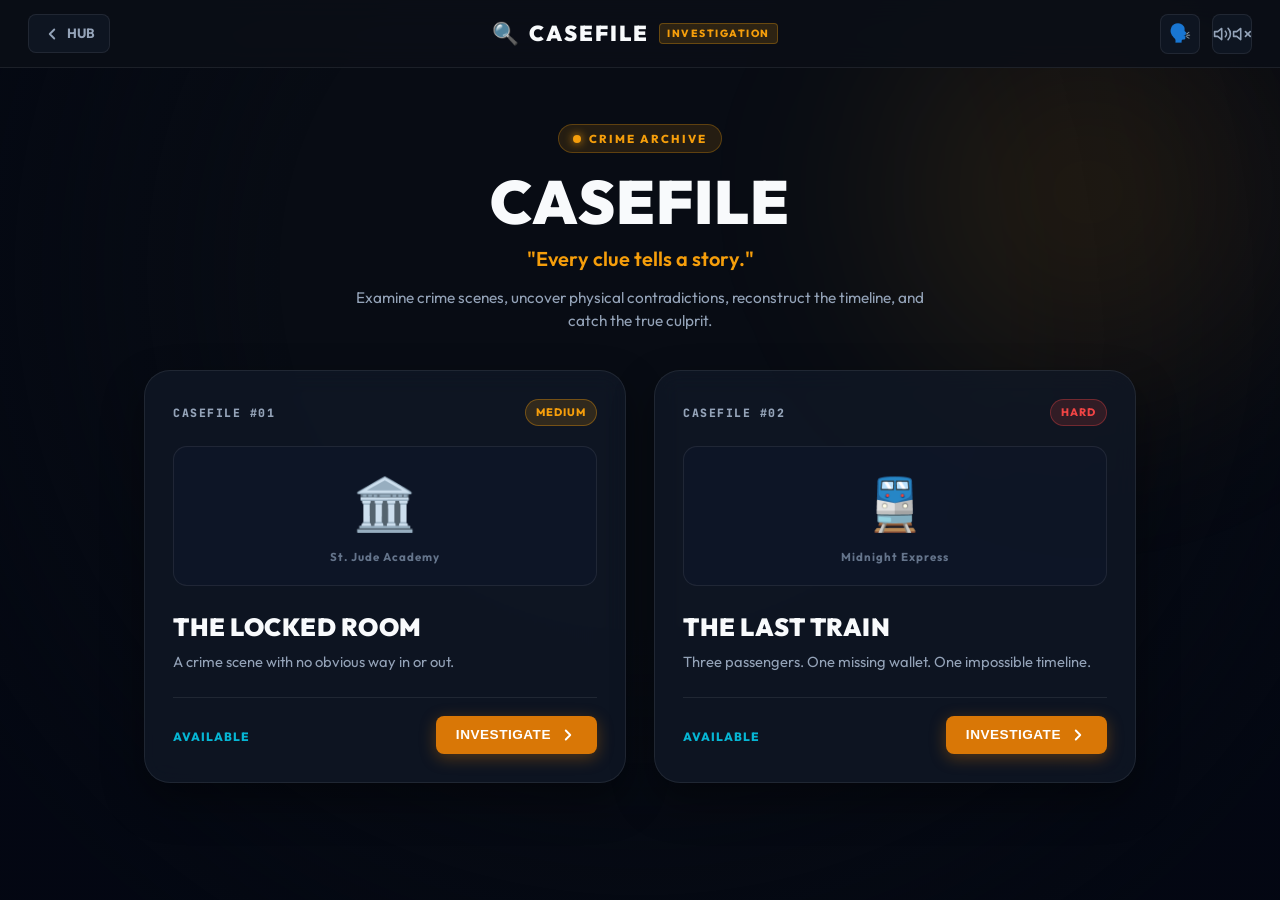
==== commit 10bdb591: "Rework CASEFILE into interactive visual detective game with Case 1 & Case 2" ====
--- a/casefile/index.html
+++ b/casefile/index.html
@@ -3,49 +3,50 @@
 <head>
   <meta charset="UTF-8">
   <meta name="viewport" content="width=device-width, initial-scale=1.0">
-  <title>CASEFILE | Observe. Investigate. Solve.</title>
+  <title>CASEFILE | Every clue tells a story. — SYNAPSE</title>
   <link rel="stylesheet" href="casefile.css">
   <link rel="preconnect" href="https://fonts.googleapis.com">
   <link rel="preconnect" href="https://fonts.gstatic.com" crossorigin>
   <link href="https://fonts.googleapis.com/css2?family=Outfit:wght@400;500;600;700;800;900&family=JetBrains+Mono:wght@500;600;700;800&display=swap" rel="stylesheet">
 </head>
 <body>
-  <!-- Ambient Atmosphere Lighting -->
+
+  <!-- Ambient Cinematic Lighting -->
   <div class="ambient-vignette"></div>
   <div class="ambient-glow glow-detective"></div>
 
-  <!-- Toast System -->
+  <!-- Toast Notification Stack -->
   <div id="toast-container" class="toast-container" aria-live="polite"></div>
 
   <div class="casefile-app">
-    <!-- Top Header Bar -->
+    
+    <!-- Top Platform Header -->
     <header class="casefile-header">
       <div class="header-left">
-        <a href="../index.html" class="hub-back-btn" title="Return to SYNAPSE Hub" aria-label="Return to SYNAPSE Hub">
+        <a href="../index.html" class="hub-back-btn" title="Return to SYNAPSE Game Hub" aria-label="Return to SYNAPSE Game Hub">
           <svg width="18" height="18" viewBox="0 0 24 24" fill="none" stroke="currentColor" stroke-width="2.5" stroke-linecap="round" stroke-linejoin="round">
             <polyline points="15 18 9 12 15 6"></polyline>
           </svg>
-          <span>BACK TO SYNAPSE</span>
+          <span>HUB</span>
         </a>
       </div>
 
       <div class="header-center">
         <div class="casefile-brand">
-          <div class="brand-badge-symbol">
-            <svg width="20" height="20" viewBox="0 0 24 24" fill="none" stroke="currentColor" stroke-width="2" stroke-linecap="round" stroke-linejoin="round">
-              <path d="M14 2H6a2 2 0 0 0-2 2v16a2 2 0 0 0 2 2h12a2 2 0 0 0 2-2V8z"></path>
-              <polyline points="14 2 14 8 20 8"></polyline>
-              <circle cx="10" cy="13" r="2"></circle>
-              <line x1="11.5" y1="14.5" x2="14" y2="17"></line>
-            </svg>
-          </div>
+          <div class="brand-badge-symbol">🔍</div>
           <span class="brand-title-text">CASEFILE</span>
-          <span class="case-number-badge">CASE #001</span>
+          <span class="brand-sub-badge">INVESTIGATION</span>
         </div>
       </div>
 
       <div class="header-right">
-        <button id="btn-sound" class="icon-btn" title="Toggle Sound" aria-label="Toggle Sound">
+        <!-- Voice Narration Toggle -->
+        <button id="btn-voice" class="icon-btn" title="Toggle Voice Narration" aria-label="Toggle Voice Narration">
+          <span class="voice-icon">🗣️</span>
+        </button>
+
+        <!-- Sound Audio FX Toggle -->
+        <button id="btn-sound" class="icon-btn" title="Toggle Sound FX" aria-label="Toggle Sound FX">
           <svg id="sound-icon-on" width="20" height="20" viewBox="0 0 24 24" fill="none" stroke="currentColor" stroke-width="2" stroke-linecap="round" stroke-linejoin="round">
             <polygon points="11 5 6 9 2 9 2 15 6 15 11 19 11 5"></polygon>
             <path d="M19.07 4.93a10 10 0 0 1 0 14.14M15.54 8.46a5 5 0 0 1 0 7.07"></path>
@@ -56,554 +57,327 @@
             <line x1="17" y1="9" x2="23" y2="15"></line>
           </svg>
         </button>
-        <button id="btn-case-reset" class="icon-btn" title="Restart Investigation" aria-label="Restart Case">
-          <svg width="20" height="20" viewBox="0 0 24 24" fill="none" stroke="currentColor" stroke-width="2" stroke-linecap="round" stroke-linejoin="round">
-            <polyline points="23 4 23 10 17 10"></polyline>
-            <path d="M20.49 15a9 9 0 1 1-2.12-9.36L23 10"></path>
-          </svg>
-        </button>
       </div>
     </header>
 
-    <!-- Main Screens Container -->
+    <!-- App Views Container -->
     <main class="casefile-main">
-      
-      <!-- ===================================================================
-           SCREEN 1: CASE BRIEFING
-           =================================================================== -->
-      <section id="screen-briefing" class="screen-view active">
-        <div class="dossier-card">
-          <div class="dossier-header">
-            <div class="stamp-confidential">CONFIDENTIAL INVESTIGATION</div>
-            <div class="case-meta-bar">
-              <span class="meta-tag">CASE NO: <strong>CF-001-GOLD</strong></span>
-              <span class="meta-tag">JURISDICTION: <strong>CAMPUS SECURITY</strong></span>
-              <span class="meta-tag date-tag">STATUS: <strong>UNSOLVED</strong></span>
-            </div>
-          </div>
-
-          <div class="dossier-body">
-            <h1 class="case-main-title">THE MISSING TROPHY</h1>
-            <p class="case-incident-summary">
-              At <strong>4:25 PM</strong>, just thirty-five minutes before the annual athletic awards ceremony, the prestigious 
-              <strong>Gold Championship Trophy</strong> was discovered missing from its locked glass display cabinet in the 
-              administration building trophy hall.
-            </p>
-            <p class="case-secondary-summary">
-              The display room was locked at 4:10 PM. There are no signs of forced glass breakage. Four individuals were present in the 
-              restricted east wing corridor during the 15-minute disappearance window. Examine the crime scene, interrogate the suspects, 
-              uncover the timeline, and find the contradiction to identify the culprit.
-            </p>
-
-            <div class="briefing-specs-grid">
-              <div class="spec-card">
-                <span class="spec-icon">📍</span>
-                <span class="spec-label">LOCATION</span>
-                <strong class="spec-val">East Wing Trophy Hall</strong>
-              </div>
-              <div class="spec-card">
-                <span class="spec-icon">⏱️</span>
-                <span class="spec-label">INCIDENT WINDOW</span>
-                <strong class="spec-val">4:10 PM – 4:25 PM</strong>
-              </div>
-              <div class="spec-card">
-                <span class="spec-icon">👥</span>
-                <span class="spec-label">PERSONS OF INTEREST</span>
-                <strong class="spec-val">4 Key Suspects</strong>
-              </div>
-              <div class="spec-card">
-                <span class="spec-icon">🔍</span>
-                <span class="spec-label">EVIDENCE TO COLLECT</span>
-                <strong class="spec-val">8 Physical & Digital Clues</strong>
-              </div>
-            </div>
-
-            <!-- Suspects Quick Preview Strip -->
-            <div class="suspects-strip">
-              <div class="suspect-pill">
-                <span class="suspect-avatar-mini">AM</span>
-                <div class="suspect-mini-info">
-                  <strong>Alex Morgan</strong>
-                  <span>Event Coordinator</span>
-                </div>
-              </div>
-              <div class="suspect-pill">
-                <span class="suspect-avatar-mini">MT</span>
-                <div class="suspect-mini-info">
-                  <strong>Maya Thomas</strong>
-                  <span>Team Captain</span>
-                </div>
-              </div>
-              <div class="suspect-pill">
-                <span class="suspect-avatar-mini">RJ</span>
-                <div class="suspect-mini-info">
-                  <strong>Ryan Joseph</strong>
-                  <span>Maintenance Assistant</span>
-                </div>
-              </div>
-              <div class="suspect-pill">
-                <span class="suspect-avatar-mini">DR</span>
-                <div class="suspect-mini-info">
-                  <strong>Daniel Roy</strong>
-                  <span>Event Photographer</span>
-                </div>
-              </div>
-            </div>
-          </div>
-
-          <div class="dossier-footer">
-            <button id="btn-start-investigation" class="btn-investigate-large">
+
+      <!-- =================================================================
+           SCREEN 1: CASE SELECTION DASHBOARD
+           ================================================================= -->
+      <section id="screen-dashboard" class="screen-view active">
+        <div class="dashboard-hero">
+          <div class="hero-badge-pill">
+            <span class="pulse-amber"></span>
+            <span>CRIME ARCHIVE</span>
+          </div>
+          <h1 class="dashboard-headline">CASEFILE</h1>
+          <p class="dashboard-tagline">"Every clue tells a story."</p>
+          <p class="dashboard-sub">Examine crime scenes, uncover physical contradictions, reconstruct the timeline, and catch the true culprit.</p>
+        </div>
+
+        <!-- Cases Grid -->
+        <div id="cases-grid" class="cases-grid">
+          <!-- Dynamically populated by JS: Case 1 & Case 2 -->
+        </div>
+      </section>
+
+
+      <!-- =================================================================
+           SCREEN 2: CINEMATIC INTRODUCTION
+           ================================================================= -->
+      <section id="screen-cinematic" class="screen-view">
+        <div class="cinematic-container">
+          <div class="cinematic-case-badge">
+            <span id="cinematic-case-num">CASEFILE #01</span>
+            <h2 id="cinematic-case-title">THE LOCKED ROOM</h2>
+          </div>
+
+          <div class="cinematic-visual-symbol">
+            <div class="symbol-ring"></div>
+            <div class="symbol-icon">🕵️</div>
+          </div>
+
+          <!-- Typewriter Beats Stream -->
+          <div id="cinematic-beats" class="cinematic-beats"></div>
+
+          <div class="cinematic-actions">
+            <button id="btn-cinematic-skip" class="btn-subtle">SKIP TO SCENE</button>
+            <button id="btn-cinematic-start" class="btn-primary-action">
               <span>START INVESTIGATION</span>
-              <svg width="20" height="20" viewBox="0 0 24 24" fill="none" stroke="currentColor" stroke-width="2.5" stroke-linecap="round" stroke-linejoin="round">
-                <line x1="5" y1="12" x2="19" y2="12"></line>
-                <polyline points="12 5 19 12 12 19"></polyline>
+              <svg width="18" height="18" viewBox="0 0 24 24" fill="none" stroke="currentColor" stroke-width="2.5" stroke-linecap="round" stroke-linejoin="round">
+                <polyline points="9 18 15 12 9 6"></polyline>
               </svg>
             </button>
           </div>
         </div>
       </section>
 
-      <!-- ===================================================================
-           SCREEN 2: INVESTIGATION DASHBOARD
-           =================================================================== -->
+
+      <!-- =================================================================
+           SCREEN 3: INVESTIGATION ARENA
+           ================================================================= -->
       <section id="screen-investigation" class="screen-view">
         
-        <!-- Live Investigation HUD -->
+        <!-- Arena Navigation & HUD Header -->
         <div class="investigation-hud">
           <div class="hud-left">
-            <div class="hud-stat-pill">
-              <span class="hud-label">EVIDENCE</span>
-              <span id="hud-evidence-count" class="hud-val">0 / 8</span>
-            </div>
-            <div class="hud-stat-pill">
-              <span class="hud-label">SUSPECTS</span>
-              <span id="hud-suspects-count" class="hud-val">0 / 4</span>
-            </div>
-            <div class="hud-stat-pill">
-              <span class="hud-label">TIMELINE</span>
-              <span id="hud-timeline-count" class="hud-val">0 / 5</span>
+            <button id="btn-back-cases" class="btn-back-dashboard" title="Return to Case Selection">
+              <svg width="18" height="18" viewBox="0 0 24 24" fill="none" stroke="currentColor" stroke-width="2.5" stroke-linecap="round" stroke-linejoin="round">
+                <polyline points="15 18 9 12 15 6"></polyline>
+              </svg>
+              <span>CASES</span>
+            </button>
+            <h2 id="active-case-title" class="hud-case-name">CASE #01: THE LOCKED ROOM</h2>
+          </div>
+
+          <div class="hud-center-stats">
+            <div class="hud-metric">
+              <span class="metric-lbl">CLUES</span>
+              <strong id="hud-evidence-count" class="metric-val">0 / 8</strong>
+            </div>
+            <div class="hud-metric">
+              <span class="metric-lbl">SUSPECTS</span>
+              <strong id="hud-suspects-count" class="metric-val">4</strong>
+            </div>
+            <div class="hud-metric">
+              <span class="metric-lbl">TIMELINE</span>
+              <strong id="hud-timeline-count" class="metric-val">0 / 5</strong>
+            </div>
+            <div class="hud-metric time-metric">
+              <span class="metric-lbl">TIME</span>
+              <strong id="hud-time-val" class="metric-val">00:00</strong>
             </div>
           </div>
 
           <div class="hud-right">
-            <button id="btn-open-accusation" class="btn-accuse-action" title="Ready to name the culprit?">
-              <span class="btn-accuse-icon">⚖️</span>
-              <span>MAKE ACCUSATION</span>
-            </button>
-          </div>
-        </div>
-
-        <!-- Dashboard Tab Navigation -->
-        <nav class="dashboard-tabs" role="tablist" aria-label="Investigation Sections">
-          <button class="dash-tab active" data-tab="scene" role="tab" aria-selected="true" aria-controls="tab-scene">
+            <button id="btn-open-accusation" class="btn-make-accusation">
+              <span class="accuse-icon">⚖️</span>
+              <span>DEDUCE & SOLVE</span>
+            </button>
+          </div>
+        </div>
+
+        <!-- Section Navigation Tabs -->
+        <nav class="investigation-tabs" role="tablist">
+          <button class="dash-tab active" data-tab="scene" role="tab" aria-selected="true">
             <span class="tab-icon">🔍</span>
             <span>CRIME SCENE</span>
           </button>
-          <button class="dash-tab" data-tab="suspects" role="tab" aria-selected="false" aria-controls="tab-suspects">
+          <button class="dash-tab" data-tab="suspects" role="tab" aria-selected="false">
             <span class="tab-icon">👥</span>
             <span>SUSPECTS</span>
           </button>
-          <button class="dash-tab" data-tab="evidence" role="tab" aria-selected="false" aria-controls="tab-evidence">
+          <button class="dash-tab" data-tab="evidence" role="tab" aria-selected="false">
             <span class="tab-icon">📁</span>
             <span>EVIDENCE BOARD</span>
           </button>
-          <button class="dash-tab" data-tab="timeline" role="tab" aria-selected="false" aria-controls="tab-timeline">
+          <button class="dash-tab" data-tab="timeline" role="tab" aria-selected="false">
             <span class="tab-icon">⏱️</span>
             <span>TIMELINE</span>
           </button>
-          <button class="dash-tab" data-tab="notes" role="tab" aria-selected="false" aria-controls="tab-notes">
+          <button class="dash-tab" data-tab="notes" role="tab" aria-selected="false">
             <span class="tab-icon">📝</span>
             <span>CASE NOTES</span>
           </button>
         </nav>
 
-        <!-- Tab Content Panes -->
-        <div class="tab-content-wrapper">
-          
-          <!-- TAB 1: SCENE (Interactive Crime Scene) -->
+        <!-- Tab Panes -->
+        <div class="tab-content-container">
+
+          <!-- TAB 1: CRIME SCENE -->
           <div id="tab-scene" class="tab-pane active" role="tabpanel">
-            <div class="scene-container">
-              <div class="scene-header-bar">
-                <div class="scene-title-group">
-                  <h3>EAST WING TROPHY HALL — ROOM 104</h3>
-                  <p>Click highlighted objects to inspect and gather forensic evidence.</p>
-                </div>
-                <div class="scene-legend">
-                  <span class="legend-dot"></span>
-                  <span>8 Clues Available</span>
-                </div>
+            <div class="scene-header-strip">
+              <div>
+                <h3 id="scene-name" class="scene-headline">CRIME SCENE</h3>
+                <p id="scene-tagline" class="scene-sub">Click highlighted objects to inspect forensic proof.</p>
               </div>
-
-              <!-- Interactive Visual Crime Scene Grid -->
-              <div class="scene-visual-room">
-                
-                <!-- Object 1: Display Cabinet -->
-                <button class="scene-object-card obj-cabinet" data-evidence-id="ev-01" aria-label="Inspect Display Cabinet">
-                  <div class="object-glow"></div>
-                  <div class="object-icon">🏆</div>
-                  <div class="object-info">
-                    <span class="object-name">Display Cabinet</span>
-                    <span class="object-status" id="status-ev-01">Inspect</span>
-                  </div>
-                </button>
-
-                <!-- Object 2: Door Lock -->
-                <button class="scene-object-card obj-door" data-evidence-id="ev-02" aria-label="Inspect Door & Electronic Card Scanner">
-                  <div class="object-glow"></div>
-                  <div class="object-icon">🚪</div>
-                  <div class="object-info">
-                    <span class="object-name">Door & Card Scanner</span>
-                    <span class="object-status" id="status-ev-02">Inspect</span>
-                  </div>
-                </button>
-
-                <!-- Object 3: Window -->
-                <button class="scene-object-card obj-window" data-evidence-id="ev-03" aria-label="Inspect Window Latch">
-                  <div class="object-glow"></div>
-                  <div class="object-icon">🪟</div>
-                  <div class="object-info">
-                    <span class="object-name">Casement Window</span>
-                    <span class="object-status" id="status-ev-03">Inspect</span>
-                  </div>
-                </button>
-
-                <!-- Object 4: Security Camera -->
-                <button class="scene-object-card obj-camera" data-evidence-id="ev-04" aria-label="Inspect Security Camera Footage">
-                  <div class="object-glow"></div>
-                  <div class="object-icon">📹</div>
-                  <div class="object-info">
-                    <span class="object-name">Security Camera</span>
-                    <span class="object-status" id="status-ev-04">Inspect</span>
-                  </div>
-                </button>
-
-                <!-- Object 5: Administrator Desk & Drawer -->
-                <button class="scene-object-card obj-desk" data-evidence-id="ev-05" aria-label="Inspect Desk & Key Drawer">
-                  <div class="object-glow"></div>
-                  <div class="object-icon">🗄️</div>
-                  <div class="object-info">
-                    <span class="object-name">Desk & Key Drawer</span>
-                    <span class="object-status" id="status-ev-05">Inspect</span>
-                  </div>
-                </button>
-
-                <!-- Object 6: Floor Tread Impression -->
-                <button class="scene-object-card obj-floor" data-evidence-id="ev-06" aria-label="Inspect Floor Scuff & Wax">
-                  <div class="object-glow"></div>
-                  <div class="object-icon">👣</div>
-                  <div class="object-info">
-                    <span class="object-name">Waxed Floor & Tread</span>
-                    <span class="object-status" id="status-ev-06">Inspect</span>
-                  </div>
-                </button>
-
-                <!-- Object 7: Circuit Breaker Panel -->
-                <button class="scene-object-card obj-breaker" data-evidence-id="ev-07" aria-label="Inspect Circuit Breaker Box">
-                  <div class="object-glow"></div>
-                  <div class="object-icon">⚡</div>
-                  <div class="object-info">
-                    <span class="object-name">Circuit Breaker Box</span>
-                    <span class="object-status" id="status-ev-07">Inspect</span>
-                  </div>
-                </button>
-
-                <!-- Object 8: Trash Bin -->
-                <button class="scene-object-card obj-trash" data-evidence-id="ev-08" aria-label="Inspect Wastebasket">
-                  <div class="object-glow"></div>
-                  <div class="object-icon">🗑️</div>
-                  <div class="object-info">
-                    <span class="object-name">Office Trash Bin</span>
-                    <span class="object-status" id="status-ev-08">Inspect</span>
-                  </div>
-                </button>
-
+              <div class="scene-legend-badge">
+                <span class="legend-pulse"></span>
+                <span>8 INTERACTIVE OBJECTS</span>
               </div>
+            </div>
+
+            <!-- Interactive Visual Hotspot Canvas -->
+            <div id="scene-interactive-area" class="scene-interactive-area">
+              <!-- Dynamically populated with backdrop canvas and interactive hotspot buttons -->
             </div>
           </div>
 
           <!-- TAB 2: SUSPECTS -->
           <div id="tab-suspects" class="tab-pane" role="tabpanel">
-            <div class="suspects-container">
-              <div class="section-subhead">
-                <h3>PERSONS OF INTEREST (4)</h3>
-                <p>Click "QUESTION" to cross-examine suspects and uncover potential contradictions in their alibis.</p>
-              </div>
-
-              <div class="suspects-grid" id="suspects-grid">
-                <!-- Injected dynamically from casefile.js -->
-              </div>
-            </div>
+            <div class="pane-header">
+              <h3>PERSONS OF INTEREST</h3>
+              <p>Compare alibis against discovered physical proof to identify contradictions.</p>
+            </div>
+            <div id="suspects-grid" class="suspects-grid"></div>
           </div>
 
           <!-- TAB 3: EVIDENCE BOARD -->
           <div id="tab-evidence" class="tab-pane" role="tabpanel">
-            <div class="evidence-container">
-              <div class="evidence-header-row">
-                <div class="section-subhead">
-                  <h3>COLLECTED CLUES & FORENSIC REPORTS</h3>
-                  <p>Inspect collected evidence to piece together the sequence of events.</p>
-                </div>
-                <div class="evidence-filter-group">
-                  <button class="filter-btn active" data-filter="all">ALL</button>
-                  <button class="filter-btn" data-filter="PHYSICAL">PHYSICAL</button>
-                  <button class="filter-btn" data-filter="DIGITAL">DIGITAL</button>
-                  <button class="filter-btn" data-filter="TIMELINE">TIMELINE</button>
-                </div>
-              </div>
-
-              <div class="evidence-grid" id="evidence-grid">
-                <!-- Injected dynamically by casefile.js -->
-              </div>
-            </div>
+            <div class="pane-header">
+              <h3>EVIDENCE PINBOARD</h3>
+              <p>Discovered forensic proof, digital stamps, and physical artifacts.</p>
+            </div>
+            <div id="evidence-grid" class="evidence-grid"></div>
           </div>
 
           <!-- TAB 4: TIMELINE -->
           <div id="tab-timeline" class="tab-pane" role="tabpanel">
-            <div class="timeline-container">
-              <div class="section-subhead">
-                <h3>RECONSTRUCTED INCIDENT TIMELINE</h3>
-                <p>Chronological sequence of verified movements and surveillance logs between 3:50 PM and 4:25 PM.</p>
-              </div>
-
-              <div class="timeline-events-list" id="timeline-events-list">
-                <!-- Injected dynamically by casefile.js -->
-              </div>
-            </div>
+            <div class="pane-header">
+              <h3>CHRONOLOGICAL TIMELINE</h3>
+              <p>Locked events unlock automatically as you discover matching crime scene clues.</p>
+            </div>
+            <div id="timeline-list" class="timeline-list"></div>
           </div>
 
           <!-- TAB 5: CASE NOTES -->
           <div id="tab-notes" class="tab-pane" role="tabpanel">
-            <div class="notes-container">
-              <div class="section-subhead">
-                <h3>DETECTIVE'S WORKING NOTEBOOK</h3>
-                <p>Record observations, suspect contradictions, and theories. Notes automatically persist in local storage.</p>
-              </div>
-
-              <div class="notes-editor-box">
-                <div class="notes-toolbar">
-                  <div class="toolbar-left">
-                    <button id="btn-insert-timestamp" class="tool-btn">+ Timestamp</button>
-                    <button id="btn-clear-notes" class="tool-btn text-danger">Clear</button>
-                  </div>
-                  <div class="toolbar-right">
-                    <span id="notes-status" class="notes-status-text">All notes saved</span>
-                  </div>
-                </div>
-                <textarea id="case-notes-input" class="notes-textarea" placeholder="Type case observations, suspect inconsistencies, or potential motives here..."></textarea>
-                <div class="notes-footer">
-                  <button id="btn-save-notes" class="btn-primary-notes">SAVE NOTES</button>
-                </div>
-              </div>
+            <div class="pane-header">
+              <h3>INVESTIGATOR NOTEPAD</h3>
+              <p>Jot down deductions, timestamp inconsistencies, or theories. Automatically saved locally.</p>
+            </div>
+            <div class="notes-wrapper">
+              <textarea id="case-notes-input" placeholder="Note down clues, suspicious timings, and key suspect statements..."></textarea>
             </div>
           </div>
 
         </div>
       </section>
 
-      <!-- ===================================================================
-           SCREEN 3: VERDICT & CASE RESOLUTION
-           =================================================================== -->
-      <section id="screen-results" class="screen-view">
-        <div class="verdict-container">
-          
-          <!-- STATE A: CORRECT ACCUSATION -->
-          <div id="verdict-success" class="verdict-card success-card">
-            <div class="verdict-badge">CASE SOLVED</div>
-            <h2 class="verdict-title">CULPRIT IDENTIFIED</h2>
-            <p class="verdict-subtitle">Your forensic analysis and logic exposed the exact contradiction.</p>
-
-            <div class="culprit-summary-box">
-              <div class="culprit-header">
-                <div class="culprit-avatar">RJ</div>
-                <div class="culprit-details">
-                  <h3 id="solved-culprit-name">Ryan Joseph</h3>
-                  <span id="solved-culprit-role">Maintenance Assistant</span>
-                </div>
-              </div>
-
-              <div class="resolution-breakdown-grid">
-                <div class="breakdown-item">
-                  <span class="breakdown-lbl">MOTIVE</span>
-                  <p id="solved-motive">Greed. Attempted to steal the antique solid-gold trophy to sell to a private collector off-campus.</p>
-                </div>
-                <div class="breakdown-item">
-                  <span class="breakdown-lbl">METHOD</span>
-                  <p id="solved-method">Used a fabricated light repair work order to access the corridor. Pried the desk drawer for the cabinet key, killed the camera breaker, and concealed the disassembled trophy inside his heavy toolbox.</p>
-                </div>
-                <div class="breakdown-item full-width">
-                  <span class="breakdown-lbl">THE CRITICAL CONTRADICTION</span>
-                  <p id="solved-contradiction">
-                    Ryan claimed he <strong>never stepped inside the trophy room</strong> and only repaired an exterior corridor light. However:
-                    <br>• The facilities work-boot tread impression in the room wax matched his exact footwear.
-                    <br>• Industrial cart grease from his toolbox was smeared on the pried key drawer and cabinet lock.
-                    <br>• The circuit breaker was unlocked and manually flipped with a service key at 4:17 PM, disproving his claim of an accidental bulb power surge.
-                  </p>
-                </div>
-              </div>
-            </div>
-
-            <!-- Detective Performance Rating -->
-            <div class="investigation-metrics-box">
-              <div class="rating-display">
-                <span class="rating-caption">INVESTIGATION RATING</span>
-                <div id="solved-rating" class="rating-text">PERFECT INVESTIGATION</div>
-              </div>
-              <div class="stats-mini-row">
-                <div class="metric-block">
-                  <span class="m-lbl">EVIDENCE</span>
-                  <strong id="final-ev-count" class="m-val">8 / 8</strong>
-                </div>
-                <div class="metric-block">
-                  <span class="m-lbl">SUSPECTS</span>
-                  <strong id="final-suspects-count" class="m-val">4 / 4</strong>
-                </div>
-                <div class="metric-block">
-                  <span class="m-lbl">TIMELINE</span>
-                  <strong id="final-timeline-count" class="m-val">5 / 5</strong>
-                </div>
-              </div>
-            </div>
-
-            <div class="verdict-actions">
-              <button id="btn-replay-case" class="btn-primary-action">REPLAY CASE</button>
-              <a href="../index.html" class="btn-secondary-action">← RETURN TO SYNAPSE</a>
-            </div>
-          </div>
-
-          <!-- STATE B: WRONG ACCUSATION -->
-          <div id="verdict-failure" class="verdict-card failure-card hidden">
-            <div class="verdict-badge error-badge">ACCUSATION INCORRECT</div>
-            <h2 class="verdict-title">INSUFFICIENT OR FLAWED PROOF</h2>
-            <p id="wrong-accusation-msg" class="verdict-subtitle">
-              The suspect's alibi holds up, or your chosen evidence fails to conclusively contradict their account.
-            </p>
-
-            <div class="wrong-tip-box">
-              <h4>Detective Advice:</h4>
-              <p>Re-examine the physical evidence left inside the room. Look closely at tool marks, footprints, and surveillance timestamps to find a statement that cannot be physically true.</p>
-            </div>
-
-            <div class="verdict-actions">
-              <button id="btn-review-evidence" class="btn-primary-action">REVIEW EVIDENCE</button>
-              <button id="btn-try-again" class="btn-secondary-action">TRY ANOTHER ACCUSATION</button>
-            </div>
-          </div>
-
-        </div>
-      </section>
-
     </main>
-
-    <!-- App Footer -->
-    <footer class="casefile-footer">
-      <p>CASEFILE • Part of <strong>SYNAPSE Mini-Game Platform</strong> • AI Tools Mini-Project</p>
-    </footer>
   </div>
 
-  <!-- =====================================================================
-       MODAL 1: EVIDENCE INSPECTION DRAWER / MODAL
-       ===================================================================== -->
-  <div id="modal-evidence" class="modal-backdrop hidden" role="dialog" aria-modal="true" aria-labelledby="ev-modal-title">
-    <div class="modal-card evidence-modal-card">
-      <div class="modal-header">
-        <div class="evidence-tag-row">
-          <span id="modal-ev-id" class="modal-stamp">EVIDENCE #01</span>
-          <span id="modal-ev-category" class="category-chip physical">PHYSICAL</span>
-        </div>
-        <button class="modal-close" aria-label="Close evidence inspection">&times;</button>
-      </div>
-      <div class="modal-body">
-        <div class="evidence-visual-preview">
-          <div id="modal-ev-icon" class="evidence-big-icon">🏆</div>
-          <div class="evidence-preview-caption">FORENSIC EXHIBIT INSPECTION</div>
-        </div>
-        <h3 id="ev-modal-title" class="evidence-title">Exhibit Title</h3>
-        <p id="ev-modal-desc" class="evidence-description">Detailed forensic description.</p>
-
-        <div class="evidence-significance-box">
-          <span class="box-tag">INVESTIGATIVE SIGNIFICANCE</span>
-          <p id="ev-modal-significance">Key insight from this clue.</p>
-        </div>
-      </div>
-      <div class="modal-actions">
-        <button class="btn-primary-modal modal-close-btn">RETURN TO DASHBOARD</button>
+
+  <!-- ===================================================================
+       MODAL 1: BITE-SIZED CLUE DETAIL
+       =================================================================== -->
+  <div id="modal-clue-detail" class="modal-backdrop hidden" role="dialog" aria-modal="true" aria-labelledby="modal-clue-title">
+    <div class="modal-card clue-modal-card">
+      <div class="modal-clue-header">
+        <div id="modal-clue-icon" class="modal-clue-icon">🔍</div>
+        <div class="modal-clue-title-box">
+          <span id="modal-clue-cat" class="clue-tag">PHYSICAL</span>
+          <h3 id="modal-clue-title">Clue Title</h3>
+          <span id="modal-clue-time" class="clue-timestamp">11:15 PM</span>
+        </div>
+        <button id="btn-close-clue" class="modal-close-btn" aria-label="Close clue">&times;</button>
+      </div>
+
+      <div class="modal-clue-body">
+        <div class="clue-info-row">
+          <span class="info-label">OBSERVATION</span>
+          <p id="modal-clue-obs" class="info-text"></p>
+        </div>
+
+        <div class="clue-info-row highlight-fact-row">
+          <span class="info-label">KEY FORENSIC FACT</span>
+          <p id="modal-clue-fact" class="info-text key-fact-text"></p>
+        </div>
+      </div>
+
+      <div class="modal-clue-footer">
+        <span class="board-added-notice">✓ Added to Evidence Board & Timeline</span>
       </div>
     </div>
   </div>
 
-  <!-- =====================================================================
-       MODAL 2: SUSPECT INTERROGATION MODAL
-       ===================================================================== -->
-  <div id="modal-suspect" class="modal-backdrop hidden" role="dialog" aria-modal="true" aria-labelledby="suspect-modal-name">
-    <div class="modal-card suspect-modal-card">
-      <div class="modal-header">
-        <span class="modal-stamp">OFFICIAL INTERROGATION RECORD</span>
-        <button class="modal-close" aria-label="Close interrogation record">&times;</button>
-      </div>
-      <div class="modal-body">
-        <div class="suspect-profile-top">
-          <div id="suspect-modal-avatar" class="suspect-avatar-lg">AM</div>
-          <div class="suspect-profile-meta">
-            <h3 id="suspect-modal-name">Alex Morgan</h3>
-            <span id="suspect-modal-role" class="suspect-role-badge">Event Coordinator</span>
-          </div>
-        </div>
-
-        <div class="dossier-section">
-          <h4>INITIAL STATEMENT</h4>
-          <blockquote id="suspect-modal-statement" class="statement-quote">"Statement"</blockquote>
-        </div>
-
-        <div class="dossier-section">
-          <h4>CROSS-EXAMINATION Q&A</h4>
-          <div id="suspect-modal-qa" class="interrogation-dialogue-list">
-            <!-- Dynamic Q&A list injected -->
-          </div>
-        </div>
-      </div>
-      <div class="modal-actions">
-        <button class="btn-primary-modal modal-close-btn">CONCLUDE QUESTIONING</button>
+
+  <!-- ===================================================================
+       MODAL 2: 3-STEP DEDUCTION WIZARD & VERDICT
+       =================================================================== -->
+  <div id="modal-deduction" class="modal-backdrop hidden" role="dialog" aria-modal="true" aria-labelledby="deduction-title">
+    <div class="modal-card deduction-modal-card">
+      <div class="deduction-header">
+        <div>
+          <span class="deduction-sub">FINAL RECONSTRUCTION</span>
+          <h2 id="deduction-title" class="deduction-title">Solve the Case</h2>
+        </div>
+        <button id="btn-close-deduction" class="modal-close-btn" aria-label="Close deduction">&times;</button>
+      </div>
+
+      <!-- Step Indicator Pips -->
+      <div class="step-indicator-bar">
+        <div class="step-pip active" data-step="1">
+          <span class="pip-num">1</span>
+          <span class="pip-label">SUSPECT</span>
+        </div>
+        <div class="step-pip-line"></div>
+        <div class="step-pip" data-step="2">
+          <span class="pip-num">2</span>
+          <span class="pip-label">EVIDENCE</span>
+        </div>
+        <div class="step-pip-line"></div>
+        <div class="step-pip" data-step="3">
+          <span class="pip-num">3</span>
+          <span class="pip-label">THEORY</span>
+        </div>
+        <div class="step-pip-line"></div>
+        <div class="step-pip" data-step="4">
+          <span class="pip-num">4</span>
+          <span class="pip-label">VERDICT</span>
+        </div>
+      </div>
+
+      <!-- Deduction Steps -->
+      <div class="deduction-body">
+
+        <!-- STEP 1: SELECT SUSPECT -->
+        <div id="deduction-step-1" class="deduction-step-pane active">
+          <h3 class="step-question">1. Who is responsible for the crime?</h3>
+          <p class="step-sub">Select the person of interest whose alibi is contradicted by physical facts.</p>
+          <div id="step-1-suspects-list" class="deduction-options-grid"></div>
+          <div class="step-actions">
+            <button id="btn-next-step-1" class="btn-primary-action" disabled>
+              <span>NEXT: CHOOSE KEY EVIDENCE</span>
+              <svg width="18" height="18" viewBox="0 0 24 24" fill="none" stroke="currentColor" stroke-width="2.5" stroke-linecap="round" stroke-linejoin="round">
+                <polyline points="9 18 15 12 9 6"></polyline>
+              </svg>
+            </button>
+          </div>
+        </div>
+
+        <!-- STEP 2: SELECT KEY EVIDENCE -->
+        <div id="deduction-step-2" class="deduction-step-pane">
+          <h3 class="step-question">2. What is the single decisive piece of evidence?</h3>
+          <p class="step-sub">Select the clue that provides conclusive proof of their guilt.</p>
+          <div id="step-2-evidence-list" class="deduction-options-grid"></div>
+          <div class="step-actions">
+            <button id="btn-next-step-2" class="btn-primary-action" disabled>
+              <span>NEXT: EXPLAIN WHAT HAPPENED</span>
+              <svg width="18" height="18" viewBox="0 0 24 24" fill="none" stroke="currentColor" stroke-width="2.5" stroke-linecap="round" stroke-linejoin="round">
+                <polyline points="9 18 15 12 9 6"></polyline>
+              </svg>
+            </button>
+          </div>
+        </div>
+
+        <!-- STEP 3: EXPLAIN WHAT HAPPENED -->
+        <div id="deduction-step-3" class="deduction-step-pane">
+          <h3 class="step-question">3. What actually happened?</h3>
+          <p class="step-sub">Select the theory that accurately aligns with the timeline and physical proof.</p>
+          <div id="step-3-theory-list" class="deduction-options-grid"></div>
+          <div class="step-actions">
+            <button id="btn-submit-verdict" class="btn-primary-action btn-submit-verdict" disabled>
+              <span>DELIVER VERDICT</span>
+              <svg width="18" height="18" viewBox="0 0 24 24" fill="none" stroke="currentColor" stroke-width="2.5" stroke-linecap="round" stroke-linejoin="round">
+                <polyline points="20 6 9 17 4 12"></polyline>
+              </svg>
+            </button>
+          </div>
+        </div>
+
+        <!-- STEP 4: VERDICT & RESULTS -->
+        <div id="deduction-step-4" class="deduction-step-pane">
+          <div id="verdict-result-card"></div>
+        </div>
+
       </div>
     </div>
   </div>
 
-  <!-- =====================================================================
-       MODAL 3: ACCUSATION MODAL
-       ===================================================================== -->
-  <div id="modal-accusation" class="modal-backdrop hidden" role="dialog" aria-modal="true" aria-labelledby="accusation-title">
-    <div class="modal-card accusation-modal-card">
-      <div class="modal-header center-header">
-        <div class="gavel-icon">⚖️</div>
-        <h2 id="accusation-title">FORMAL ACCUSATION</h2>
-        <p class="accusation-subtitle">Name the perpetrator and substantiate your charge with key evidence.</p>
-      </div>
-      <div class="modal-body">
-        
-        <!-- Step 1: Select Suspect -->
-        <div class="accusation-step">
-          <label class="step-label">1. WHO COMMITTED THE THEFT?</label>
-          <div class="suspect-select-grid" id="accusation-suspects-grid">
-            <!-- Injected dynamically -->
-          </div>
-        </div>
-
-        <!-- Step 2: Select Supporting Clue -->
-        <div class="accusation-step">
-          <label class="step-label">2. WHAT EVIDENCE PROVES THE CONTRADICTION?</label>
-          <div class="evidence-select-list" id="accusation-evidence-list">
-            <!-- Injected dynamically based on collected clues -->
-          </div>
-        </div>
-
-      </div>
-      <div class="modal-actions">
-        <button id="btn-submit-accusation" class="btn-primary-action w-full" disabled>SUBMIT ACCUSATION</button>
-        <button class="btn-secondary-action w-full modal-close-btn">CANCEL & RESUME INVESTIGATION</button>
-      </div>
-    </div>
-  </div>
-
-  <!-- Scripts -->
+  <!-- Audio Context & Game Scripts -->
   <script src="casefile.js"></script>
 </body>
 </html>
--- a/casefile/casefile.css
+++ b/casefile/casefile.css
@@ -1,52 +1,39 @@
 /* ==========================================================================
-   CASEFILE - Detective Investigation Game Stylesheet
-   Part of SYNAPSE Mini-Game Platform
+   CASEFILE - Detective Investigation Styling
+   SYNAPSE Gaming Platform Design Language
    ========================================================================== */
 
-/* --------------------------------------------------------------------------
-   Design Tokens & Color Palette
-   -------------------------------------------------------------------------- */
 :root {
-  --bg-deep: #06090f;
-  --bg-surface: #0e1524;
-  --bg-surface-alt: #131c30;
-  --bg-card: #111a2d;
-  --bg-card-hover: #17243e;
-  --bg-glass: rgba(14, 21, 36, 0.85);
-
-  --border-subtle: #1c2942;
-  --border-glow: #2f446d;
-  --border-accent: #6366f1;
+  --bg-deep: #080c14;
+  --bg-card: rgba(17, 24, 39, 0.75);
+  --bg-card-hover: rgba(30, 41, 59, 0.85);
+  --bg-input: rgba(15, 23, 42, 0.85);
+  --border-subtle: rgba(255, 255, 255, 0.08);
+  --border-highlight: rgba(245, 158, 11, 0.4);
+  
+  --color-amber: #f59e0b;
+  --color-amber-dark: #d97706;
+  --color-amber-glow: rgba(245, 158, 11, 0.35);
+  --color-cyan: #06b6d4;
+  --color-green: #10b981;
+  --color-red: #ef4444;
 
   --text-main: #f8fafc;
   --text-muted: #94a3b8;
   --text-faint: #64748b;
-  --text-gold: #f59e0b;
-
-  --color-primary: #6366f1;
-  --color-primary-hover: #4f46e5;
-  --color-cyan: #06b6d4;
-  --color-gold: #eab308;
-  --color-emerald: #10b981;
-  --color-crimson: #ef4444;
-
-  --font-main: 'Outfit', -apple-system, BlinkMacSystemFont, "Segoe UI", Roboto, sans-serif;
+
+  --font-main: 'Outfit', -apple-system, BlinkMacSystemFont, sans-serif;
   --font-mono: 'JetBrains Mono', monospace;
 
-  --radius-sm: 6px;
-  --radius-md: 12px;
-  --radius-lg: 18px;
-
-  --shadow-sm: 0 4px 14px rgba(0, 0, 0, 0.35);
-  --shadow-lg: 0 16px 40px rgba(0, 0, 0, 0.55);
-
-  --transition-fast: 0.15s ease;
-  --transition-normal: 0.25s cubic-bezier(0.16, 1, 0.3, 1);
-}
-
-/* --------------------------------------------------------------------------
-   Reset & Base Styles
-   -------------------------------------------------------------------------- */
+  --radius-sm: 8px;
+  --radius-md: 14px;
+  --radius-lg: 20px;
+  --radius-xl: 26px;
+
+  --transition-fast: 0.18s cubic-bezier(0.4, 0, 0.2, 1);
+  --transition-normal: 0.28s cubic-bezier(0.4, 0, 0.2, 1);
+}
+
 *, *::before, *::after {
   box-sizing: border-box;
   margin: 0;
@@ -58,91 +45,82 @@
   background-color: var(--bg-deep);
   color: var(--text-main);
   min-height: 100vh;
-  min-height: 100dvh;
-  display: flex;
-  flex-direction: column;
-  align-items: center;
+  line-height: 1.5;
   overflow-x: hidden;
   position: relative;
-  user-select: none;
-  -webkit-tap-highlight-color: transparent;
-}
-
-/* Atmospheric Lighting */
+}
+
+/* Ambient Backdrops */
 .ambient-vignette {
   position: fixed;
   inset: 0;
-  background: radial-gradient(circle at center, transparent 40%, rgba(3, 5, 10, 0.85) 100%);
   pointer-events: none;
-  z-index: 0;
-}
-
-.glow-detective {
+  background: radial-gradient(circle at 50% 30%, transparent 40%, rgba(3, 7, 18, 0.85) 90%);
+  z-index: 1;
+}
+
+.ambient-glow {
   position: fixed;
-  top: -150px;
-  left: 50%;
-  transform: translateX(-50%);
-  width: 650px;
-  height: 500px;
-  background: radial-gradient(circle, rgba(99, 102, 241, 0.12) 0%, transparent 70%);
+  top: -10vw;
+  right: -10vw;
+  width: 50vw;
+  height: 50vw;
+  border-radius: 50%;
+  background: radial-gradient(circle, rgba(245, 158, 11, 0.12) 0%, transparent 70%);
   pointer-events: none;
-  z-index: 0;
+  z-index: 1;
+  filter: blur(60px);
 }
 
 .casefile-app {
   position: relative;
-  z-index: 1;
-  width: 100%;
-  max-width: 1050px;
+  z-index: 2;
+  display: flex;
+  flex-direction: column;
   min-height: 100vh;
-  min-height: 100dvh;
-  display: flex;
-  flex-direction: column;
+}
+
+/* ==========================================================================
+   Header Bar
+   ========================================================================== */
+.casefile-header {
+  height: 68px;
+  border-bottom: 1px solid var(--border-subtle);
+  background: rgba(11, 15, 23, 0.85);
+  backdrop-filter: blur(14px);
+  display: flex;
+  align-items: center;
   justify-content: space-between;
-  padding: 12px 18px;
-}
-
-/* --------------------------------------------------------------------------
-   Top Header Bar
-   -------------------------------------------------------------------------- */
-.casefile-header {
-  width: 100%;
-  display: flex;
-  align-items: center;
-  justify-content: space-between;
-  padding: 8px 0 14px;
-  border-bottom: 1px solid var(--border-subtle);
-  margin-bottom: 16px;
+  padding: 0 28px;
+  position: sticky;
+  top: 0;
+  z-index: 50;
 }
 
 .header-left, .header-right {
   display: flex;
   align-items: center;
-  gap: 8px;
+  gap: 12px;
 }
 
 .hub-back-btn {
   display: inline-flex;
   align-items: center;
   gap: 6px;
-  background: var(--bg-surface);
+  color: var(--text-muted);
+  text-decoration: none;
+  font-size: 0.84rem;
+  font-weight: 700;
+  padding: 8px 14px;
+  border-radius: var(--radius-sm);
+  background: var(--bg-card);
   border: 1px solid var(--border-subtle);
-  color: var(--text-muted);
-  height: 38px;
-  padding: 0 14px;
-  border-radius: var(--radius-sm);
-  font-family: var(--font-main);
-  font-size: 0.78rem;
-  font-weight: 700;
-  letter-spacing: 0.5px;
-  text-decoration: none;
   transition: all var(--transition-fast);
 }
 
 .hub-back-btn:hover {
   color: var(--text-main);
-  background: var(--bg-surface-alt);
-  border-color: var(--border-glow);
+  border-color: var(--border-highlight);
   transform: translateX(-2px);
 }
 
@@ -153,1562 +131,1599 @@
 }
 
 .brand-badge-symbol {
-  color: var(--color-gold);
-  display: flex;
-  align-items: center;
+  font-size: 1.35rem;
 }
 
 .brand-title-text {
-  font-size: 1.25rem;
+  font-size: 1.35rem;
   font-weight: 900;
   letter-spacing: 2px;
   color: var(--text-main);
 }
 
-.case-number-badge {
-  font-size: 0.68rem;
-  font-weight: 800;
+.brand-sub-badge {
+  font-size: 0.65rem;
+  font-weight: 800;
+  letter-spacing: 1.5px;
+  color: var(--color-amber);
   background: rgba(245, 158, 11, 0.15);
-  color: var(--color-gold);
   border: 1px solid rgba(245, 158, 11, 0.3);
-  padding: 2px 8px;
+  padding: 2px 7px;
   border-radius: 4px;
-  letter-spacing: 0.5px;
 }
 
 .icon-btn {
-  background: var(--bg-surface);
+  background: var(--bg-card);
   border: 1px solid var(--border-subtle);
   color: var(--text-muted);
-  width: 38px;
-  height: 38px;
+  width: 40px;
+  height: 40px;
   border-radius: var(--radius-sm);
-  display: flex;
+  display: inline-flex;
   align-items: center;
   justify-content: center;
   cursor: pointer;
   transition: all var(--transition-fast);
+  font-size: 1.1rem;
 }
 
 .icon-btn:hover {
   color: var(--text-main);
-  background: var(--bg-surface-alt);
-  border-color: var(--border-glow);
-}
-
-.hidden {
-  display: none !important;
-}
-
-/* --------------------------------------------------------------------------
-   Screen Transitions
-   -------------------------------------------------------------------------- */
+  border-color: var(--border-highlight);
+}
+
+.icon-btn.voice-muted {
+  opacity: 0.45;
+  filter: grayscale(1);
+}
+
+/* ==========================================================================
+   Screen Views Controller
+   ========================================================================== */
 .casefile-main {
-  flex-grow: 1;
+  flex: 1;
   display: flex;
   flex-direction: column;
-  width: 100%;
 }
 
 .screen-view {
   display: none;
   width: 100%;
-  animation: fadeIn 0.25s ease-out;
 }
 
 .screen-view.active {
-  display: flex;
-  flex-direction: column;
-}
-
-/* --------------------------------------------------------------------------
-   SCREEN 1: DOSSIER BRIEFING
-   -------------------------------------------------------------------------- */
-.dossier-card {
-  background: var(--bg-surface);
-  border: 1px solid var(--border-subtle);
-  border-radius: var(--radius-lg);
-  box-shadow: var(--shadow-lg);
-  padding: 30px;
-  position: relative;
-  overflow: hidden;
-  max-width: 860px;
-  margin: 10px auto;
-  width: 100%;
-}
-
-.dossier-header {
-  display: flex;
-  justify-content: space-between;
-  align-items: center;
-  flex-wrap: wrap;
-  gap: 12px;
-  border-bottom: 1px dashed var(--border-subtle);
-  padding-bottom: 16px;
-  margin-bottom: 22px;
-}
-
-.stamp-confidential {
-  font-family: var(--font-mono);
+  display: block;
+}
+
+/* ==========================================================================
+   SCREEN 1: Dashboard (Case Selection)
+   ========================================================================== */
+.dashboard-hero {
+  text-align: center;
+  padding: 56px 20px 38px;
+  max-width: 760px;
+  margin: 0 auto;
+}
+
+.hero-badge-pill {
+  display: inline-flex;
+  align-items: center;
+  gap: 8px;
+  background: rgba(245, 158, 11, 0.12);
+  border: 1px solid rgba(245, 158, 11, 0.28);
+  color: var(--color-amber);
   font-size: 0.72rem;
   font-weight: 800;
   letter-spacing: 2px;
-  color: var(--color-crimson);
-  border: 1px solid var(--color-crimson);
-  padding: 4px 10px;
-  border-radius: 4px;
-  background: rgba(239, 68, 68, 0.1);
-  text-transform: uppercase;
-}
-
-.case-meta-bar {
-  display: flex;
-  gap: 16px;
-  font-size: 0.75rem;
-  color: var(--text-muted);
-}
-
-.case-meta-bar strong {
-  color: var(--text-main);
-}
-
-.case-main-title {
-  font-size: clamp(1.8rem, 4vw, 2.6rem);
-  font-weight: 900;
-  letter-spacing: -0.01em;
-  margin-bottom: 14px;
-  color: #ffffff;
-}
-
-.case-incident-summary {
-  font-size: 1.05rem;
-  line-height: 1.6;
-  color: var(--text-main);
-  margin-bottom: 12px;
-}
-
-.case-secondary-summary {
-  font-size: 0.92rem;
-  line-height: 1.6;
-  color: var(--text-muted);
-  margin-bottom: 24px;
-}
-
-/* Specs Grid */
-.briefing-specs-grid {
-  display: grid;
-  grid-template-columns: repeat(auto-fit, minmax(180px, 1fr));
-  gap: 14px;
-  margin-bottom: 24px;
-}
-
-.spec-card {
-  background: var(--bg-card);
-  border: 1px solid var(--border-subtle);
-  border-radius: var(--radius-sm);
-  padding: 12px 14px;
-  display: flex;
-  flex-direction: column;
-  gap: 2px;
-}
-
-.spec-icon {
-  font-size: 1.2rem;
-  margin-bottom: 4px;
-}
-
-.spec-label {
-  font-size: 0.65rem;
-  font-weight: 800;
-  letter-spacing: 0.5px;
-  color: var(--text-faint);
-}
-
-.spec-val {
-  font-size: 0.9rem;
-  font-weight: 700;
-  color: var(--text-main);
-}
-
-/* Suspects Quick Preview */
-.suspects-strip {
-  display: grid;
-  grid-template-columns: repeat(auto-fit, minmax(180px, 1fr));
-  gap: 10px;
-  margin-bottom: 26px;
-}
-
-.suspect-pill {
-  background: var(--bg-card);
-  border: 1px solid var(--border-subtle);
-  border-radius: var(--radius-sm);
-  padding: 8px 12px;
-  display: flex;
-  align-items: center;
-  gap: 10px;
-}
-
-.suspect-avatar-mini {
-  width: 32px;
-  height: 32px;
-  border-radius: 50%;
-  background: var(--border-subtle);
-  border: 1px solid var(--border-glow);
-  font-size: 0.72rem;
-  font-weight: 800;
-  display: flex;
-  align-items: center;
-  justify-content: center;
-  color: var(--color-cyan);
-}
-
-.suspect-mini-info {
-  display: flex;
-  flex-direction: column;
-}
-
-.suspect-mini-info strong {
-  font-size: 0.82rem;
-  color: var(--text-main);
-}
-
-.suspect-mini-info span {
-  font-size: 0.68rem;
-  color: var(--text-muted);
-}
-
-.dossier-footer {
-  display: flex;
-  justify-content: flex-end;
-  border-top: 1px solid var(--border-subtle);
-  padding-top: 20px;
-}
-
-.btn-investigate-large {
-  background: linear-gradient(135deg, #6366f1 0%, #4f46e5 100%);
-  color: #ffffff;
-  border: 0;
-  border-radius: var(--radius-md);
-  padding: 14px 28px;
-  font-family: var(--font-main);
-  font-size: 1rem;
-  font-weight: 800;
-  letter-spacing: 0.5px;
-  display: inline-flex;
-  align-items: center;
-  gap: 10px;
-  cursor: pointer;
-  box-shadow: 0 4px 20px rgba(99, 102, 241, 0.4);
-  transition: all var(--transition-fast);
-}
-
-.btn-investigate-large:hover {
-  transform: translateY(-2px);
-  box-shadow: 0 6px 26px rgba(99, 102, 241, 0.55);
-}
-
-/* --------------------------------------------------------------------------
-   SCREEN 2: INVESTIGATION DASHBOARD
-   -------------------------------------------------------------------------- */
-
-/* HUD */
-.investigation-hud {
-  display: flex;
-  justify-content: space-between;
-  align-items: center;
-  flex-wrap: wrap;
-  gap: 12px;
-  background: var(--bg-surface);
-  border: 1px solid var(--border-subtle);
-  border-radius: var(--radius-md);
-  padding: 10px 16px;
-  margin-bottom: 14px;
-}
-
-.hud-left {
-  display: flex;
-  align-items: center;
-  gap: 12px;
-  flex-wrap: wrap;
-}
-
-.hud-stat-pill {
-  display: flex;
-  align-items: center;
-  gap: 6px;
-  background: var(--bg-deep);
-  border: 1px solid var(--border-subtle);
-  padding: 6px 12px;
-  border-radius: 20px;
-}
-
-.hud-label {
-  font-size: 0.68rem;
-  font-weight: 800;
-  letter-spacing: 0.5px;
-  color: var(--text-faint);
-}
-
-.hud-val {
-  font-size: 0.88rem;
-  font-weight: 800;
-  font-family: var(--font-mono);
-  color: var(--color-cyan);
-}
-
-.btn-accuse-action {
-  background: linear-gradient(135deg, #eab308 0%, #ca8a04 100%);
-  color: #0b0f19;
-  border: 0;
-  border-radius: var(--radius-sm);
-  padding: 8px 16px;
-  font-family: var(--font-main);
-  font-size: 0.85rem;
-  font-weight: 800;
-  letter-spacing: 0.5px;
-  display: flex;
-  align-items: center;
-  gap: 6px;
-  cursor: pointer;
-  box-shadow: 0 2px 12px rgba(234, 179, 8, 0.35);
-  transition: all var(--transition-fast);
-}
-
-.btn-accuse-action:hover {
-  transform: translateY(-1px);
-  box-shadow: 0 4px 18px rgba(234, 179, 8, 0.5);
-}
-
-/* Tabs */
-.dashboard-tabs {
-  display: flex;
-  gap: 8px;
-  border-bottom: 1px solid var(--border-subtle);
+  padding: 5px 14px;
+  border-radius: 30px;
   margin-bottom: 16px;
-  overflow-x: auto;
-  scrollbar-width: none;
-}
-
-.dashboard-tabs::-webkit-scrollbar {
-  display: none;
-}
-
-.dash-tab {
-  background: transparent;
-  border: 0;
-  color: var(--text-muted);
-  font-family: var(--font-main);
-  font-size: 0.85rem;
-  font-weight: 700;
-  letter-spacing: 0.5px;
-  padding: 10px 16px;
-  cursor: pointer;
-  display: flex;
-  align-items: center;
-  gap: 6px;
-  border-bottom: 2px solid transparent;
-  transition: all var(--transition-fast);
-  white-space: nowrap;
-}
-
-.dash-tab:hover {
-  color: var(--text-main);
-}
-
-.dash-tab.active {
-  color: var(--color-primary);
-  border-bottom-color: var(--color-primary);
-}
-
-.tab-content-wrapper {
-  width: 100%;
-}
-
-.tab-pane {
-  display: none;
-  animation: fadeIn 0.2s ease-out;
-}
-
-.tab-pane.active {
-  display: block;
-}
-
-.section-subhead {
-  margin-bottom: 16px;
-}
-
-.section-subhead h3 {
-  font-size: 1.1rem;
-  font-weight: 800;
-  letter-spacing: 0.5px;
-  color: var(--text-main);
-}
-
-.section-subhead p {
-  font-size: 0.82rem;
-  color: var(--text-muted);
-  margin-top: 2px;
-}
-
-/* --------------------------------------------------------------------------
-   TAB 1: CRIME SCENE
-   -------------------------------------------------------------------------- */
-.scene-container {
-  background: var(--bg-surface);
-  border: 1px solid var(--border-subtle);
-  border-radius: var(--radius-lg);
-  padding: 20px;
-}
-
-.scene-header-bar {
-  display: flex;
-  justify-content: space-between;
-  align-items: center;
-  margin-bottom: 18px;
-  flex-wrap: wrap;
-  gap: 10px;
-}
-
-.scene-title-group h3 {
-  font-size: 1rem;
-  font-weight: 800;
-  color: var(--text-main);
-}
-
-.scene-title-group p {
-  font-size: 0.78rem;
-  color: var(--text-muted);
-}
-
-.scene-legend {
-  display: flex;
-  align-items: center;
-  gap: 6px;
-  font-size: 0.75rem;
-  color: var(--color-cyan);
-  font-weight: 700;
-}
-
-.legend-dot {
+}
+
+.pulse-amber {
   width: 8px;
   height: 8px;
   border-radius: 50%;
-  background: var(--color-cyan);
-  box-shadow: 0 0 8px var(--color-cyan);
-}
-
-/* Crime Scene Grid */
-.scene-visual-room {
+  background: var(--color-amber);
+  box-shadow: 0 0 10px var(--color-amber);
+  animation: pulseDot 2s infinite ease-in-out;
+}
+
+@keyframes pulseDot {
+  0%, 100% { transform: scale(1); opacity: 1; }
+  50% { transform: scale(0.7); opacity: 0.4; }
+}
+
+.dashboard-headline {
+  font-size: clamp(2.4rem, 6vw, 3.8rem);
+  font-weight: 900;
+  letter-spacing: 1px;
+  line-height: 1.1;
+  margin-bottom: 8px;
+}
+
+.dashboard-tagline {
+  font-size: 1.25rem;
+  font-weight: 600;
+  color: var(--color-amber);
+  margin-bottom: 12px;
+}
+
+.dashboard-sub {
+  color: var(--text-muted);
+  font-size: 0.96rem;
+  max-width: 580px;
+  margin: 0 auto;
+}
+
+/* Cases Grid */
+.cases-grid {
   display: grid;
-  grid-template-columns: repeat(4, 1fr);
-  gap: 12px;
-}
-
-.scene-object-card {
+  grid-template-columns: repeat(auto-fit, minmax(360px, 1fr));
+  gap: 28px;
+  max-width: 1040px;
+  margin: 0 auto 60px;
+  padding: 0 24px;
+}
+
+.case-select-card {
+  background: var(--bg-card);
+  border: 1px solid var(--border-subtle);
+  border-radius: var(--radius-xl);
+  padding: 28px;
+  display: flex;
+  flex-direction: column;
+  justify-content: space-between;
+  position: relative;
+  overflow: hidden;
+  box-shadow: 0 18px 40px rgba(0, 0, 0, 0.4);
+  transition: transform var(--transition-normal), border-color var(--transition-normal), box-shadow var(--transition-normal);
+  backdrop-filter: blur(12px);
+}
+
+.case-select-card:hover {
+  transform: translateY(-6px);
+  border-color: var(--border-highlight);
+  box-shadow: 0 22px 50px rgba(245, 158, 11, 0.15);
+}
+
+.case-card-top {
+  display: flex;
+  justify-content: space-between;
+  align-items: center;
+  margin-bottom: 20px;
+}
+
+.case-num-badge {
+  font-size: 0.72rem;
+  font-weight: 800;
+  letter-spacing: 1.5px;
+  color: var(--text-muted);
+  font-family: var(--font-mono);
+}
+
+.case-diff-badge {
+  font-size: 0.68rem;
+  font-weight: 800;
+  letter-spacing: 1px;
+  padding: 4px 10px;
+  border-radius: 20px;
+}
+
+.diff-medium {
+  background: rgba(245, 158, 11, 0.15);
+  color: var(--color-amber);
+  border: 1px solid rgba(245, 158, 11, 0.35);
+}
+
+.diff-hard {
+  background: rgba(239, 68, 68, 0.15);
+  color: var(--color-red);
+  border: 1px solid rgba(239, 68, 68, 0.35);
+}
+
+.case-visual-preview {
+  height: 140px;
+  background: rgba(15, 23, 42, 0.6);
+  border: 1px solid var(--border-subtle);
+  border-radius: var(--radius-md);
+  display: flex;
+  flex-direction: column;
+  align-items: center;
+  justify-content: center;
+  margin-bottom: 22px;
+  position: relative;
+  overflow: hidden;
+}
+
+.preview-case-icon {
+  font-size: 3.2rem;
+  transition: transform var(--transition-fast);
+}
+
+.case-select-card:hover .preview-case-icon {
+  transform: scale(1.12) rotate(-3deg);
+}
+
+.preview-case-loc {
+  font-size: 0.72rem;
+  color: var(--text-faint);
+  font-weight: 700;
+  letter-spacing: 1px;
+  margin-top: 6px;
+}
+
+.case-card-title {
+  font-size: 1.55rem;
+  font-weight: 900;
+  letter-spacing: 0.5px;
+  margin-bottom: 6px;
+}
+
+.case-card-sub {
+  font-size: 0.92rem;
+  color: var(--text-muted);
+  line-height: 1.5;
+  margin-bottom: 24px;
+}
+
+.case-card-footer {
+  display: flex;
+  align-items: center;
+  justify-content: space-between;
+  padding-top: 18px;
+  border-top: 1px solid var(--border-subtle);
+}
+
+.badge-open {
+  font-size: 0.75rem;
+  font-weight: 800;
+  letter-spacing: 1px;
+  color: var(--color-cyan);
+}
+
+.badge-solved {
+  font-size: 0.75rem;
+  font-weight: 800;
+  letter-spacing: 1px;
+  color: var(--color-amber);
+}
+
+.btn-play-case {
+  background: var(--color-amber-dark);
+  color: #ffffff;
+  border: none;
+  padding: 10px 20px;
+  border-radius: var(--radius-sm);
+  font-size: 0.85rem;
+  font-weight: 800;
+  letter-spacing: 0.5px;
+  cursor: pointer;
+  display: inline-flex;
+  align-items: center;
+  gap: 8px;
+  transition: all var(--transition-fast);
+  box-shadow: 0 4px 16px rgba(217, 119, 6, 0.35);
+}
+
+.btn-play-case:hover {
+  background: var(--color-amber);
+  transform: translateX(3px);
+  box-shadow: 0 6px 20px rgba(245, 158, 11, 0.45);
+}
+
+/* ==========================================================================
+   SCREEN 2: Cinematic Introduction
+   ========================================================================== */
+.cinematic-container {
+  max-width: 680px;
+  margin: 60px auto;
+  padding: 40px 24px;
+  text-align: center;
+  display: flex;
+  flex-direction: column;
+  align-items: center;
+}
+
+.cinematic-case-badge {
+  margin-bottom: 28px;
+}
+
+.cinematic-case-badge span {
+  font-family: var(--font-mono);
+  font-size: 0.78rem;
+  font-weight: 800;
+  letter-spacing: 2px;
+  color: var(--color-amber);
+}
+
+.cinematic-case-badge h2 {
+  font-size: 2.2rem;
+  font-weight: 900;
+  letter-spacing: 1px;
+  margin-top: 4px;
+}
+
+.cinematic-visual-symbol {
+  width: 90px;
+  height: 90px;
+  border-radius: 50%;
+  background: rgba(245, 158, 11, 0.1);
+  border: 1px solid rgba(245, 158, 11, 0.3);
+  display: flex;
+  align-items: center;
+  justify-content: center;
+  margin-bottom: 34px;
+  position: relative;
+}
+
+.symbol-icon {
+  font-size: 2.5rem;
+}
+
+.symbol-ring {
+  position: absolute;
+  inset: -6px;
+  border-radius: 50%;
+  border: 1px dashed rgba(245, 158, 11, 0.4);
+  animation: rotateRing 20s linear infinite;
+}
+
+@keyframes rotateRing {
+  from { transform: rotate(0deg); }
+  to { transform: rotate(360deg); }
+}
+
+.cinematic-beats {
+  display: flex;
+  flex-direction: column;
+  gap: 14px;
+  width: 100%;
+  margin-bottom: 40px;
+  min-height: 220px;
+}
+
+.cinematic-beat-line {
+  font-size: 1.25rem;
+  font-weight: 600;
+  color: var(--text-main);
+  letter-spacing: 0.5px;
+  animation: fadeBeat 0.4s ease-out forwards;
+}
+
+.cinematic-beat-line.final-beat {
+  font-size: 1.45rem;
+  font-weight: 900;
+  color: var(--color-amber);
+  letter-spacing: 2px;
+  margin-top: 12px;
+}
+
+@keyframes fadeBeat {
+  from { opacity: 0; transform: translateY(8px); }
+  to { opacity: 1; transform: translateY(0); }
+}
+
+.cinematic-actions {
+  display: flex;
+  gap: 16px;
+  align-items: center;
+}
+
+.btn-subtle {
+  background: transparent;
+  color: var(--text-muted);
+  border: 1px solid var(--border-subtle);
+  padding: 12px 22px;
+  border-radius: var(--radius-sm);
+  font-weight: 700;
+  font-size: 0.88rem;
+  cursor: pointer;
+  transition: all var(--transition-fast);
+}
+
+.btn-subtle:hover {
+  color: var(--text-main);
+  border-color: var(--border-highlight);
+}
+
+.btn-primary-action {
+  background: var(--color-amber-dark);
+  color: #ffffff;
+  border: none;
+  padding: 12px 26px;
+  border-radius: var(--radius-sm);
+  font-weight: 800;
+  font-size: 0.92rem;
+  letter-spacing: 0.5px;
+  cursor: pointer;
+  display: inline-flex;
+  align-items: center;
+  gap: 8px;
+  transition: all var(--transition-fast);
+  box-shadow: 0 4px 16px rgba(217, 119, 6, 0.4);
+}
+
+.btn-primary-action:hover {
+  background: var(--color-amber);
+  transform: translateY(-2px);
+}
+
+.btn-primary-action.pulse-ready {
+  animation: pulseGlow 1.8s infinite;
+}
+
+@keyframes pulseGlow {
+  0%, 100% { box-shadow: 0 0 15px rgba(245, 158, 11, 0.4); }
+  50% { box-shadow: 0 0 30px rgba(245, 158, 11, 0.7); }
+}
+
+/* ==========================================================================
+   SCREEN 3: Investigation Arena
+   ========================================================================== */
+.investigation-hud {
+  background: rgba(15, 23, 42, 0.9);
+  border-bottom: 1px solid var(--border-subtle);
+  padding: 14px 28px;
+  display: flex;
+  align-items: center;
+  justify-content: space-between;
+  flex-wrap: wrap;
+  gap: 16px;
+}
+
+.hud-left {
+  display: flex;
+  align-items: center;
+  gap: 16px;
+}
+
+.btn-back-dashboard {
+  background: var(--bg-card);
+  border: 1px solid var(--border-subtle);
+  color: var(--text-muted);
+  font-size: 0.8rem;
+  font-weight: 800;
+  letter-spacing: 0.5px;
+  padding: 6px 12px;
+  border-radius: var(--radius-sm);
+  cursor: pointer;
+  display: inline-flex;
+  align-items: center;
+  gap: 4px;
+  transition: all var(--transition-fast);
+}
+
+.btn-back-dashboard:hover {
+  color: var(--text-main);
+  border-color: var(--border-highlight);
+}
+
+.hud-case-name {
+  font-size: 1.15rem;
+  font-weight: 800;
+  letter-spacing: 0.5px;
+}
+
+.hud-center-stats {
+  display: flex;
+  align-items: center;
+  gap: 18px;
+}
+
+.hud-metric {
+  display: flex;
+  flex-direction: column;
+  align-items: center;
+}
+
+.metric-lbl {
+  font-size: 0.64rem;
+  font-weight: 800;
+  letter-spacing: 1px;
+  color: var(--text-faint);
+}
+
+.metric-val {
+  font-size: 0.95rem;
+  font-weight: 800;
+  font-family: var(--font-mono);
+  color: var(--text-main);
+}
+
+.time-metric .metric-val {
+  color: var(--color-cyan);
+}
+
+.btn-make-accusation {
+  background: linear-gradient(135deg, #d97706, #b45309);
+  color: #ffffff;
+  border: 1px solid rgba(245, 158, 11, 0.5);
+  padding: 10px 18px;
+  border-radius: var(--radius-sm);
+  font-weight: 800;
+  font-size: 0.86rem;
+  letter-spacing: 0.5px;
+  cursor: pointer;
+  display: inline-flex;
+  align-items: center;
+  gap: 8px;
+  box-shadow: 0 4px 16px rgba(217, 119, 6, 0.35);
+  transition: all var(--transition-fast);
+}
+
+.btn-make-accusation:hover {
+  background: linear-gradient(135deg, #f59e0b, #d97706);
+  transform: translateY(-2px);
+  box-shadow: 0 6px 20px rgba(245, 158, 11, 0.5);
+}
+
+/* Tabs */
+.investigation-tabs {
+  display: flex;
+  background: rgba(11, 15, 23, 0.8);
+  border-bottom: 1px solid var(--border-subtle);
+  padding: 0 28px;
+  gap: 8px;
+  overflow-x: auto;
+}
+
+.dash-tab {
+  background: transparent;
+  border: none;
+  border-bottom: 2px solid transparent;
+  color: var(--text-muted);
+  font-size: 0.88rem;
+  font-weight: 700;
+  letter-spacing: 0.5px;
+  padding: 14px 18px;
+  cursor: pointer;
+  display: inline-flex;
+  align-items: center;
+  gap: 8px;
+  transition: all var(--transition-fast);
+  white-space: nowrap;
+}
+
+.dash-tab:hover {
+  color: var(--text-main);
+}
+
+.dash-tab.active {
+  color: var(--color-amber);
+  border-bottom-color: var(--color-amber);
+}
+
+/* Tab Panes */
+.tab-content-container {
+  max-width: 1140px;
+  margin: 0 auto;
+  padding: 28px 24px 60px;
+  width: 100%;
+}
+
+.tab-pane {
+  display: none;
+}
+
+.tab-pane.active {
+  display: block;
+}
+
+.pane-header {
+  margin-bottom: 22px;
+}
+
+.pane-header h3 {
+  font-size: 1.4rem;
+  font-weight: 900;
+  letter-spacing: 0.5px;
+}
+
+.pane-header p {
+  color: var(--text-muted);
+  font-size: 0.9rem;
+}
+
+/* ==========================================================================
+   Interactive Crime Scene Hotspot Area
+   ========================================================================== */
+.scene-header-strip {
+  display: flex;
+  justify-content: space-between;
+  align-items: center;
+  margin-bottom: 18px;
+}
+
+.scene-headline {
+  font-size: 1.35rem;
+  font-weight: 900;
+}
+
+.scene-sub {
+  font-size: 0.88rem;
+  color: var(--text-muted);
+}
+
+.scene-legend-badge {
+  display: inline-flex;
+  align-items: center;
+  gap: 6px;
+  font-size: 0.74rem;
+  font-weight: 800;
+  letter-spacing: 1px;
+  color: var(--color-amber);
+  background: rgba(245, 158, 11, 0.12);
+  border: 1px solid rgba(245, 158, 11, 0.25);
+  padding: 4px 12px;
+  border-radius: 20px;
+}
+
+.legend-pulse {
+  width: 6px;
+  height: 6px;
+  border-radius: 50%;
+  background: var(--color-amber);
+  animation: pulseDot 1.5s infinite;
+}
+
+.scene-interactive-area {
+  position: relative;
+  width: 100%;
+  height: 520px;
+  border-radius: var(--radius-lg);
+  overflow: hidden;
+  border: 1px solid var(--border-subtle);
+  background: #0f172a;
+  box-shadow: 0 16px 40px rgba(0, 0, 0, 0.6);
+}
+
+.scene-backdrop-canvas {
+  position: absolute;
+  inset: 0;
+  pointer-events: none;
+}
+
+.bg-case001 {
+  background: radial-gradient(circle at 50% 40%, rgba(30, 41, 59, 0.9) 0%, rgba(15, 23, 42, 0.98) 80%);
+}
+
+.bg-case002 {
+  background: radial-gradient(circle at 60% 45%, rgba(30, 41, 59, 0.85) 0%, rgba(10, 15, 26, 0.98) 85%);
+}
+
+/* Hotspots Placement */
+.scene-hotspot {
+  position: absolute;
+  background: transparent;
+  border: none;
+  cursor: pointer;
+  display: flex;
+  flex-direction: column;
+  align-items: center;
+  z-index: 10;
+  transition: transform var(--transition-fast);
+}
+
+.scene-hotspot:hover {
+  transform: scale(1.15);
+}
+
+.hotspot-bubble {
+  width: 52px;
+  height: 52px;
+  border-radius: 50%;
+  background: rgba(17, 24, 39, 0.88);
+  border: 2px solid var(--color-amber);
+  box-shadow: 0 0 20px var(--color-amber-glow);
+  display: flex;
+  align-items: center;
+  justify-content: center;
+  position: relative;
+  transition: all var(--transition-fast);
+}
+
+.hotspot-emoji {
+  font-size: 1.5rem;
+}
+
+.hotspot-caption {
+  position: absolute;
+  bottom: -22px;
+  font-size: 0.68rem;
+  font-weight: 800;
+  letter-spacing: 0.5px;
+  color: var(--text-main);
+  background: rgba(15, 23, 42, 0.9);
+  padding: 2px 6px;
+  border-radius: 4px;
+  border: 1px solid var(--border-subtle);
+  white-space: nowrap;
+}
+
+.hotspot-pulse {
+  position: absolute;
+  top: 50%;
+  left: 50%;
+  width: 52px;
+  height: 52px;
+  margin-top: -26px;
+  margin-left: -26px;
+  border-radius: 50%;
+  border: 2px solid var(--color-amber);
+  animation: radarWave 2.4s infinite cubic-bezier(0.1, 0, 0.3, 1);
+  pointer-events: none;
+}
+
+@keyframes radarWave {
+  0% { transform: scale(1); opacity: 0.8; }
+  100% { transform: scale(2.2); opacity: 0; }
+}
+
+.scene-hotspot.discovered .hotspot-bubble {
+  border-color: var(--color-green);
+  box-shadow: 0 0 14px rgba(16, 185, 129, 0.4);
+}
+
+.scene-hotspot.discovered .hotspot-pulse {
+  display: none;
+}
+
+/* Hotspots Layout Positions: Case 1 */
+.theme-case001 .spot-c1-door     { top: 22%; left: 12%; }
+.theme-case001 .spot-c1-cctv     { top: 12%; left: 32%; }
+.theme-case001 .spot-c1-breaker  { top: 38%; left: 24%; }
+.theme-case001 .spot-c1-pedestal { top: 44%; left: 50%; }
+.theme-case001 .spot-c1-boot     { top: 74%; left: 46%; }
+.theme-case001 .spot-c1-window   { top: 16%; left: 74%; }
+.theme-case001 .spot-c1-desk     { top: 52%; left: 82%; }
+.theme-case001 .spot-c1-bin      { top: 76%; left: 85%; }
+
+/* Hotspots Layout Positions: Case 2 */
+.theme-case002 .spot-c2-buzzer   { top: 26%; left: 10%; }
+.theme-case002 .spot-c2-bag      { top: 18%; left: 28%; }
+.theme-case002 .spot-c2-seat     { top: 48%; left: 24%; }
+.theme-case002 .spot-c2-ticket   { top: 78%; left: 36%; }
+.theme-case002 .spot-c2-clock    { top: 14%; left: 52%; }
+.theme-case002 .spot-c2-phone    { top: 70%; left: 54%; }
+.theme-case002 .spot-c2-coat     { top: 36%; left: 76%; }
+.theme-case002 .spot-c2-window   { top: 22%; left: 84%; }
+
+/* ==========================================================================
+   Suspects Grid
+   ========================================================================== */
+.suspects-grid {
+  display: grid;
+  grid-template-columns: repeat(auto-fit, minmax(320px, 1fr));
+  gap: 22px;
+}
+
+.suspect-profile-card {
+  background: var(--bg-card);
+  border: 1px solid var(--border-subtle);
+  border-radius: var(--radius-lg);
+  padding: 22px;
+  box-shadow: 0 10px 25px rgba(0, 0, 0, 0.35);
+  transition: all var(--transition-fast);
+}
+
+.suspect-profile-card:hover {
+  border-color: var(--border-highlight);
+  transform: translateY(-3px);
+}
+
+.suspect-card-header {
+  display: flex;
+  align-items: center;
+  gap: 14px;
+  margin-bottom: 16px;
+  padding-bottom: 14px;
+  border-bottom: 1px solid var(--border-subtle);
+}
+
+.suspect-avatar {
+  width: 50px;
+  height: 50px;
+  border-radius: 50%;
+  display: flex;
+  align-items: center;
+  justify-content: center;
+  font-weight: 900;
+  font-size: 1.15rem;
+  color: #ffffff;
+  box-shadow: 0 4px 14px rgba(0, 0, 0, 0.4);
+}
+
+.suspect-meta h3 {
+  font-size: 1.15rem;
+  font-weight: 800;
+}
+
+.suspect-role {
+  font-size: 0.74rem;
+  font-weight: 700;
+  color: var(--color-amber);
+  letter-spacing: 0.5px;
+}
+
+.suspect-data-row {
+  margin-bottom: 10px;
+}
+
+.row-label {
+  font-size: 0.65rem;
+  font-weight: 800;
+  letter-spacing: 1px;
+  color: var(--text-faint);
+  display: block;
+  margin-bottom: 2px;
+}
+
+.alibi-text {
+  font-size: 0.86rem;
+  color: var(--text-muted);
+  font-style: italic;
+}
+
+.suspicious-row {
+  background: rgba(239, 68, 68, 0.08);
+  border-left: 3px solid var(--color-red);
+  padding: 6px 10px;
+  border-radius: 0 4px 4px 0;
+  margin-top: 12px;
+}
+
+.suspicious-text {
+  font-size: 0.84rem;
+  color: #fca5a5;
+}
+
+/* ==========================================================================
+   Evidence Grid
+   ========================================================================== */
+.evidence-grid {
+  display: grid;
+  grid-template-columns: repeat(auto-fit, minmax(280px, 1fr));
+  gap: 20px;
+}
+
+.evidence-polaroid {
   background: var(--bg-card);
   border: 1px solid var(--border-subtle);
   border-radius: var(--radius-md);
-  padding: 16px 12px;
-  display: flex;
-  flex-direction: column;
-  align-items: center;
-  text-align: center;
-  position: relative;
+  padding: 18px;
   cursor: pointer;
   transition: all var(--transition-fast);
+  display: flex;
+  gap: 14px;
+}
+
+.evidence-polaroid.found:hover {
+  border-color: var(--border-highlight);
+  transform: translateY(-3px);
+  box-shadow: 0 8px 24px rgba(245, 158, 11, 0.15);
+}
+
+.evidence-icon-badge {
+  font-size: 2.2rem;
+  width: 50px;
+  height: 50px;
+  border-radius: var(--radius-sm);
+  background: rgba(15, 23, 42, 0.7);
+  display: flex;
+  align-items: center;
+  justify-content: center;
+  flex-shrink: 0;
+}
+
+.evidence-meta {
+  display: flex;
+  gap: 10px;
+  font-size: 0.68rem;
+  font-weight: 800;
+  margin-bottom: 4px;
+}
+
+.evidence-cat {
+  color: var(--color-amber);
+}
+
+.evidence-time {
+  color: var(--text-faint);
+}
+
+.evidence-title {
+  font-size: 0.98rem;
+  font-weight: 800;
+  margin-bottom: 4px;
+}
+
+.evidence-fact {
+  font-size: 0.82rem;
+  color: var(--text-muted);
+  line-height: 1.4;
+}
+
+.evidence-fact strong {
   color: var(--text-main);
-  overflow: hidden;
-}
-
-.scene-object-card:hover {
-  background: var(--bg-card-hover);
-  border-color: var(--border-accent);
-  transform: translateY(-3px);
-  box-shadow: 0 6px 20px rgba(99, 102, 241, 0.25);
-}
-
-.scene-object-card.inspected {
-  border-color: rgba(16, 185, 129, 0.4);
-}
-
-.scene-object-card.inspected .object-status {
-  color: var(--color-emerald);
-}
-
-.object-icon {
-  font-size: 2.2rem;
-  margin-bottom: 10px;
-  filter: drop-shadow(0 2px 8px rgba(0, 0, 0, 0.4));
-}
-
-.object-name {
-  font-size: 0.85rem;
-  font-weight: 700;
-  line-height: 1.3;
+}
+
+.evidence-polaroid.locked {
+  cursor: default;
+  background: rgba(15, 23, 42, 0.4);
+  border-style: dashed;
+  justify-content: center;
+  text-align: center;
+  padding: 28px 18px;
+}
+
+.locked-clue-box {
+  display: flex;
+  flex-direction: column;
+  align-items: center;
+}
+
+.locked-icon {
+  font-size: 1.6rem;
+  margin-bottom: 6px;
+  opacity: 0.5;
+}
+
+.locked-title {
+  font-size: 0.78rem;
+  font-weight: 800;
+  color: var(--text-faint);
+  letter-spacing: 1px;
+}
+
+.locked-sub {
+  font-size: 0.72rem;
+  color: var(--text-faint);
+  margin-top: 2px;
+}
+
+/* ==========================================================================
+   Timeline List
+   ========================================================================== */
+.timeline-list {
+  display: flex;
+  flex-direction: column;
+  position: relative;
+  max-width: 720px;
+  margin: 0 auto;
+}
+
+.timeline-list::before {
+  content: '';
+  position: absolute;
+  top: 15px;
+  bottom: 15px;
+  left: 95px;
+  width: 2px;
+  background: var(--border-subtle);
+}
+
+.timeline-item {
+  display: flex;
+  gap: 30px;
+  margin-bottom: 24px;
+  position: relative;
+}
+
+.timeline-marker {
+  width: 80px;
+  display: flex;
+  align-items: center;
+  justify-content: space-between;
+  flex-shrink: 0;
+}
+
+.marker-time {
+  font-family: var(--font-mono);
+  font-size: 0.82rem;
+  font-weight: 800;
+  color: var(--color-amber);
+}
+
+.marker-dot {
+  width: 12px;
+  height: 12px;
+  border-radius: 50%;
+  background: var(--color-amber);
+  border: 2px solid var(--bg-deep);
+  position: relative;
+  z-index: 2;
+}
+
+.timeline-card {
+  background: var(--bg-card);
+  border: 1px solid var(--border-subtle);
+  border-radius: var(--radius-md);
+  padding: 16px 20px;
+  flex: 1;
+}
+
+.timeline-title {
+  font-size: 1rem;
+  font-weight: 800;
   margin-bottom: 4px;
 }
 
-.object-status {
-  font-size: 0.68rem;
-  font-weight: 800;
-  text-transform: uppercase;
-  color: var(--color-gold);
-  letter-spacing: 0.5px;
-}
-
-/* --------------------------------------------------------------------------
-   TAB 2: SUSPECTS
-   -------------------------------------------------------------------------- */
-.suspects-grid {
-  display: grid;
-  grid-template-columns: repeat(auto-fit, minmax(340px, 1fr));
-  gap: 16px;
-}
-
-.suspect-card {
-  background: var(--bg-surface);
+.timeline-text {
+  font-size: 0.86rem;
+  color: var(--text-muted);
+}
+
+.timeline-item.locked .marker-time {
+  color: var(--text-faint);
+}
+
+.timeline-item.locked .marker-dot {
+  background: var(--text-faint);
+}
+
+.timeline-item.locked .timeline-card {
+  background: rgba(15, 23, 42, 0.4);
+  border-style: dashed;
+}
+
+.timeline-locked-state {
+  display: flex;
+  flex-direction: column;
+  gap: 2px;
+}
+
+.lock-msg {
+  font-size: 0.76rem;
+  font-weight: 800;
+  letter-spacing: 1px;
+  color: var(--text-faint);
+}
+
+.lock-hint {
+  font-size: 0.72rem;
+  color: var(--text-faint);
+}
+
+/* ==========================================================================
+   Case Notes
+   ========================================================================== */
+.notes-wrapper {
+  max-width: 760px;
+  margin: 0 auto;
+}
+
+#case-notes-input {
+  width: 100%;
+  height: 280px;
+  background: var(--bg-input);
   border: 1px solid var(--border-subtle);
   border-radius: var(--radius-md);
   padding: 18px;
-  display: flex;
-  flex-direction: column;
-  justify-content: space-between;
-  transition: border-color var(--transition-fast);
-}
-
-.suspect-card:hover {
-  border-color: var(--border-glow);
-}
-
-.suspect-header {
-  display: flex;
-  gap: 14px;
-  margin-bottom: 12px;
-}
-
-.suspect-avatar {
-  width: 52px;
-  height: 52px;
-  border-radius: 50%;
-  background: var(--bg-deep);
-  border: 2px solid var(--border-glow);
-  display: flex;
-  align-items: center;
-  justify-content: center;
-  font-size: 1.1rem;
-  font-weight: 900;
-  color: var(--color-cyan);
-  flex-shrink: 0;
-}
-
-.suspect-info h4 {
-  font-size: 1.1rem;
-  font-weight: 800;
-  margin-bottom: 2px;
-}
-
-.suspect-role-badge {
-  font-size: 0.72rem;
-  font-weight: 700;
-  color: var(--text-muted);
-  background: var(--bg-deep);
-  padding: 2px 8px;
-  border-radius: 4px;
-  border: 1px solid var(--border-subtle);
-}
-
-.statement-quote {
-  font-size: 0.85rem;
-  color: var(--text-main);
-  background: var(--bg-deep);
-  border-left: 3px solid var(--color-primary);
-  padding: 10px 14px;
-  border-radius: 0 var(--radius-sm) var(--radius-sm) 0;
-  margin-bottom: 14px;
-  line-height: 1.5;
-  font-style: italic;
-}
-
-.suspect-card-footer {
-  display: flex;
-  justify-content: space-between;
-  align-items: center;
-  border-top: 1px solid var(--border-subtle);
-  padding-top: 12px;
-}
-
-.suspect-interrogation-status {
-  font-size: 0.72rem;
-  font-weight: 700;
-  color: var(--text-faint);
-}
-
-.suspect-interrogation-status.questioned {
-  color: var(--color-emerald);
-}
-
-.btn-question {
-  background: var(--color-primary);
-  color: #ffffff;
-  border: 0;
-  border-radius: var(--radius-sm);
-  padding: 6px 14px;
-  font-family: var(--font-main);
-  font-size: 0.78rem;
-  font-weight: 800;
-  letter-spacing: 0.5px;
-  cursor: pointer;
-  transition: all var(--transition-fast);
-}
-
-.btn-question:hover {
-  background: var(--color-primary-hover);
-}
-
-/* --------------------------------------------------------------------------
-   TAB 3: EVIDENCE BOARD
-   -------------------------------------------------------------------------- */
-.evidence-header-row {
-  display: flex;
-  justify-content: space-between;
-  align-items: flex-start;
-  flex-wrap: wrap;
-  gap: 12px;
-  margin-bottom: 16px;
-}
-
-.evidence-filter-group {
-  display: flex;
-  gap: 6px;
-}
-
-.filter-btn {
-  background: var(--bg-surface);
-  border: 1px solid var(--border-subtle);
-  color: var(--text-muted);
-  font-family: var(--font-main);
-  font-size: 0.72rem;
-  font-weight: 700;
-  padding: 5px 12px;
-  border-radius: var(--radius-sm);
-  cursor: pointer;
-  transition: all var(--transition-fast);
-}
-
-.filter-btn:hover, .filter-btn.active {
-  color: var(--text-main);
-  background: var(--bg-surface-alt);
-  border-color: var(--border-glow);
-}
-
-.filter-btn.active {
-  border-color: var(--color-primary);
-  color: #ffffff;
-  background: var(--color-primary);
-}
-
-.evidence-grid {
-  display: grid;
-  grid-template-columns: repeat(auto-fit, minmax(290px, 1fr));
-  gap: 14px;
-}
-
-.clue-card {
-  background: var(--bg-surface);
-  border: 1px solid var(--border-subtle);
-  border-radius: var(--radius-md);
-  padding: 16px;
-  display: flex;
-  flex-direction: column;
-  justify-content: space-between;
-  cursor: pointer;
-  transition: all var(--transition-fast);
-}
-
-.clue-card:hover {
-  background: var(--bg-surface-alt);
-  border-color: var(--border-glow);
-  transform: translateY(-2px);
-}
-
-.clue-top {
-  display: flex;
-  justify-content: space-between;
-  align-items: center;
-  margin-bottom: 10px;
-}
-
-.clue-stamp {
-  font-family: var(--font-mono);
-  font-size: 0.7rem;
-  font-weight: 800;
-  color: var(--color-cyan);
-  letter-spacing: 0.5px;
-}
-
-.category-chip {
-  font-size: 0.65rem;
-  font-weight: 800;
-  letter-spacing: 0.5px;
-  padding: 2px 8px;
-  border-radius: 4px;
-}
-
-.category-chip.physical { background: rgba(99, 102, 241, 0.15); color: #818cf8; }
-.category-chip.digital { background: rgba(6, 182, 212, 0.15); color: #06b6d4; }
-.category-chip.witness { background: rgba(245, 158, 11, 0.15); color: #f59e0b; }
-.category-chip.timeline { background: rgba(16, 185, 129, 0.15); color: #10b981; }
-
-.clue-title {
-  font-size: 0.98rem;
-  font-weight: 800;
-  margin-bottom: 6px;
-}
-
-.clue-desc {
-  font-size: 0.82rem;
-  color: var(--text-muted);
-  line-height: 1.5;
-  margin-bottom: 12px;
-}
-
-.clue-footer {
-  display: flex;
-  justify-content: space-between;
-  align-items: center;
-  border-top: 1px dashed var(--border-subtle);
-  padding-top: 8px;
-  font-size: 0.72rem;
-  color: var(--text-faint);
-}
-
-.clue-link {
-  color: var(--color-primary);
-  font-weight: 700;
-}
-
-/* Empty Evidence State */
-.evidence-empty-msg {
-  grid-column: 1 / -1;
-  text-align: center;
-  padding: 40px 20px;
-  background: var(--bg-surface);
-  border: 1px dashed var(--border-subtle);
-  border-radius: var(--radius-md);
-  color: var(--text-muted);
-}
-
-/* --------------------------------------------------------------------------
-   TAB 4: TIMELINE
-   -------------------------------------------------------------------------- */
-.timeline-events-list {
-  display: flex;
-  flex-direction: column;
-  gap: 12px;
-  max-width: 720px;
-  margin: 0 auto;
-  position: relative;
-  padding-left: 20px;
-}
-
-.timeline-events-list::before {
-  content: '';
-  position: absolute;
-  top: 10px;
-  bottom: 10px;
-  left: 6px;
-  width: 2px;
-  background: var(--border-subtle);
-}
-
-.timeline-item {
-  background: var(--bg-surface);
-  border: 1px solid var(--border-subtle);
-  border-radius: var(--radius-md);
-  padding: 14px 18px;
-  position: relative;
-  transition: all var(--transition-fast);
-}
-
-.timeline-item:hover {
-  border-color: var(--border-glow);
-}
-
-.timeline-item::before {
-  content: '';
-  position: absolute;
-  left: -20px;
-  top: 18px;
-  width: 10px;
-  height: 10px;
-  border-radius: 50%;
-  background: var(--color-cyan);
-  box-shadow: 0 0 8px var(--color-cyan);
-}
-
-.timeline-item-header {
-  display: flex;
-  justify-content: space-between;
-  align-items: center;
-  margin-bottom: 4px;
-}
-
-.timeline-time {
-  font-family: var(--font-mono);
-  font-size: 0.85rem;
-  font-weight: 800;
-  color: var(--color-gold);
-}
-
-.timeline-source {
-  font-size: 0.68rem;
-  color: var(--text-faint);
-  text-transform: uppercase;
-}
-
-.timeline-item-title {
-  font-size: 0.95rem;
-  font-weight: 800;
-  margin-bottom: 4px;
-}
-
-.timeline-item-desc {
-  font-size: 0.82rem;
-  color: var(--text-muted);
-  line-height: 1.45;
-}
-
-/* --------------------------------------------------------------------------
-   TAB 5: CASE NOTES
-   -------------------------------------------------------------------------- */
-.notes-container {
-  max-width: 760px;
-  margin: 0 auto;
-}
-
-.notes-editor-box {
-  background: var(--bg-surface);
-  border: 1px solid var(--border-subtle);
-  border-radius: var(--radius-md);
-  padding: 16px;
-  display: flex;
-  flex-direction: column;
-}
-
-.notes-toolbar {
-  display: flex;
-  justify-content: space-between;
-  align-items: center;
-  margin-bottom: 12px;
-  border-bottom: 1px solid var(--border-subtle);
-  padding-bottom: 8px;
-}
-
-.toolbar-left {
-  display: flex;
-  gap: 8px;
-}
-
-.tool-btn {
-  background: var(--bg-deep);
-  border: 1px solid var(--border-subtle);
-  color: var(--text-muted);
-  font-family: var(--font-main);
-  font-size: 0.75rem;
-  font-weight: 700;
-  padding: 4px 10px;
-  border-radius: var(--radius-sm);
-  cursor: pointer;
-  transition: all var(--transition-fast);
-}
-
-.tool-btn:hover {
-  color: var(--text-main);
-  border-color: var(--border-glow);
-}
-
-.tool-btn.text-danger:hover {
-  color: var(--color-crimson);
-  border-color: var(--color-crimson);
-}
-
-.notes-status-text {
-  font-size: 0.72rem;
-  color: var(--text-faint);
-  font-family: var(--font-mono);
-}
-
-.notes-textarea {
-  width: 100%;
-  height: 220px;
-  background: var(--bg-deep);
-  border: 1px solid var(--border-subtle);
-  border-radius: var(--radius-sm);
   color: var(--text-main);
   font-family: var(--font-mono);
-  font-size: 0.85rem;
+  font-size: 0.9rem;
   line-height: 1.6;
-  padding: 12px;
   resize: vertical;
   outline: none;
   transition: border-color var(--transition-fast);
 }
 
-.notes-textarea:focus {
-  border-color: var(--border-accent);
-}
-
-.notes-footer {
-  display: flex;
-  justify-content: flex-end;
-  margin-top: 12px;
-}
-
-.btn-primary-notes {
-  background: var(--color-primary);
-  color: #ffffff;
-  border: 0;
-  border-radius: var(--radius-sm);
-  padding: 8px 18px;
-  font-family: var(--font-main);
-  font-size: 0.82rem;
-  font-weight: 800;
-  letter-spacing: 0.5px;
-  cursor: pointer;
-  transition: all var(--transition-fast);
-}
-
-.btn-primary-notes:hover {
-  background: var(--color-primary-hover);
-}
-
-/* --------------------------------------------------------------------------
-   SCREEN 3: VERDICT & RESULTS
-   -------------------------------------------------------------------------- */
-.verdict-container {
-  max-width: 820px;
-  margin: 10px auto;
-  width: 100%;
-}
-
-.verdict-card {
-  background: var(--bg-surface);
-  border: 1px solid var(--border-subtle);
-  border-radius: var(--radius-lg);
-  padding: 30px;
-  box-shadow: var(--shadow-lg);
-  text-align: center;
-}
-
-.success-card {
-  border-color: rgba(34, 197, 94, 0.4);
-}
-
-.failure-card {
-  border-color: rgba(239, 68, 68, 0.4);
-}
-
-.verdict-badge {
-  display: inline-block;
-  font-family: var(--font-mono);
-  font-size: 0.75rem;
-  font-weight: 800;
-  letter-spacing: 1.5px;
-  padding: 4px 14px;
-  border-radius: 20px;
-  background: rgba(34, 197, 94, 0.15);
-  color: var(--color-emerald);
-  border: 1px solid rgba(34, 197, 94, 0.3);
-  margin-bottom: 12px;
-}
-
-.verdict-badge.error-badge {
-  background: rgba(239, 68, 68, 0.15);
-  color: var(--color-crimson);
-  border-color: rgba(239, 68, 68, 0.3);
-}
-
-.verdict-title {
-  font-size: 2rem;
-  font-weight: 900;
-  letter-spacing: -0.01em;
-  margin-bottom: 6px;
-}
-
-.verdict-subtitle {
-  font-size: 0.95rem;
-  color: var(--text-muted);
-  max-width: 580px;
-  margin: 0 auto 24px;
-  line-height: 1.5;
-}
-
-.culprit-summary-box {
-  background: var(--bg-deep);
-  border: 1px solid var(--border-subtle);
-  border-radius: var(--radius-md);
-  padding: 20px;
-  text-align: left;
-  margin-bottom: 24px;
-}
-
-.culprit-header {
-  display: flex;
-  align-items: center;
-  gap: 14px;
-  margin-bottom: 16px;
-  border-bottom: 1px solid var(--border-subtle);
-  padding-bottom: 12px;
-}
-
-.culprit-avatar {
-  width: 50px;
-  height: 50px;
-  border-radius: 50%;
-  background: var(--color-crimson);
-  color: #fff;
-  font-size: 1.2rem;
-  font-weight: 900;
-  display: flex;
-  align-items: center;
-  justify-content: center;
-}
-
-.culprit-details h3 {
-  font-size: 1.25rem;
-  font-weight: 800;
-}
-
-.culprit-details span {
-  font-size: 0.78rem;
-  color: var(--text-muted);
-}
-
-.resolution-breakdown-grid {
-  display: grid;
-  grid-template-columns: repeat(2, 1fr);
-  gap: 14px;
-}
-
-.breakdown-item {
-  display: flex;
-  flex-direction: column;
-  gap: 4px;
-}
-
-.breakdown-item.full-width {
-  grid-column: 1 / -1;
-  border-top: 1px dashed var(--border-subtle);
-  padding-top: 12px;
-  margin-top: 6px;
-}
-
-.breakdown-lbl {
-  font-size: 0.68rem;
-  font-weight: 800;
-  letter-spacing: 0.5px;
-  color: var(--color-gold);
-}
-
-.breakdown-item p {
-  font-size: 0.84rem;
-  color: var(--text-muted);
-  line-height: 1.55;
-}
-
-.breakdown-item p strong {
-  color: var(--text-main);
-}
-
-.investigation-metrics-box {
-  background: var(--bg-deep);
-  border: 1px solid var(--border-subtle);
-  border-radius: var(--radius-md);
-  padding: 16px;
-  display: flex;
-  justify-content: space-between;
-  align-items: center;
-  flex-wrap: wrap;
-  gap: 16px;
-  margin-bottom: 24px;
-  text-align: left;
-}
-
-.rating-caption {
-  font-size: 0.68rem;
-  font-weight: 800;
-  letter-spacing: 0.5px;
-  color: var(--text-faint);
-}
-
-.rating-text {
-  font-size: 1.15rem;
-  font-weight: 900;
-  color: var(--color-gold);
-  letter-spacing: 0.5px;
-}
-
-.stats-mini-row {
-  display: flex;
-  gap: 20px;
-}
-
-.metric-block {
-  display: flex;
-  flex-direction: column;
-}
-
-.m-lbl {
-  font-size: 0.65rem;
-  font-weight: 700;
-  color: var(--text-faint);
-}
-
-.m-val {
-  font-size: 1.05rem;
-  font-weight: 800;
-  font-family: var(--font-mono);
-  color: var(--text-main);
-}
-
-.verdict-actions {
-  display: flex;
-  gap: 12px;
-  justify-content: center;
-}
-
-.btn-primary-action {
-  background: var(--color-primary);
-  color: #ffffff;
-  border: 0;
-  border-radius: var(--radius-sm);
-  padding: 12px 24px;
-  font-family: var(--font-main);
-  font-size: 0.9rem;
-  font-weight: 800;
-  letter-spacing: 0.5px;
-  cursor: pointer;
-  transition: all var(--transition-fast);
-}
-
-.btn-primary-action:hover {
-  background: var(--color-primary-hover);
-  transform: translateY(-1px);
-}
-
-.btn-secondary-action {
-  background: var(--bg-deep);
-  border: 1px solid var(--border-subtle);
-  color: var(--text-muted);
-  border-radius: var(--radius-sm);
-  padding: 12px 20px;
-  font-family: var(--font-main);
-  font-size: 0.9rem;
-  font-weight: 700;
-  cursor: pointer;
-  text-decoration: none;
-  display: inline-flex;
-  align-items: center;
-  transition: all var(--transition-fast);
-}
-
-.btn-secondary-action:hover {
-  color: var(--text-main);
-  border-color: var(--border-glow);
-}
-
-.wrong-tip-box {
-  background: var(--bg-deep);
-  border: 1px solid var(--border-subtle);
-  border-radius: var(--radius-md);
-  padding: 18px;
-  text-align: left;
-  margin-bottom: 24px;
-}
-
-.wrong-tip-box h4 {
-  font-size: 0.9rem;
-  font-weight: 800;
-  color: var(--color-gold);
-  margin-bottom: 6px;
-}
-
-.wrong-tip-box p {
-  font-size: 0.85rem;
-  color: var(--text-muted);
-  line-height: 1.5;
-}
-
-/* --------------------------------------------------------------------------
-   MODALS
-   -------------------------------------------------------------------------- */
+#case-notes-input:focus {
+  border-color: var(--border-highlight);
+}
+
+/* ==========================================================================
+   Modals
+   ========================================================================== */
 .modal-backdrop {
   position: fixed;
   inset: 0;
-  background: rgba(4, 7, 13, 0.85);
-  backdrop-filter: blur(6px);
-  -webkit-backdrop-filter: blur(6px);
+  background: rgba(3, 7, 18, 0.85);
+  backdrop-filter: blur(8px);
+  z-index: 100;
   display: flex;
   align-items: center;
   justify-content: center;
-  padding: 16px;
-  z-index: 1000;
+  padding: 20px;
+  animation: fadeInModal 0.2s ease-out;
+}
+
+.modal-backdrop.hidden {
+  display: none;
+}
+
+@keyframes fadeInModal {
+  from { opacity: 0; transform: scale(0.98); }
+  to { opacity: 1; transform: scale(1); }
 }
 
 .modal-card {
-  background: var(--bg-surface);
+  background: #111827;
   border: 1px solid var(--border-subtle);
   border-radius: var(--radius-lg);
-  box-shadow: var(--shadow-lg);
+  max-width: 540px;
   width: 100%;
-  max-width: 520px;
-  max-height: 88vh;
-  overflow-y: auto;
-  padding: 24px;
-  animation: popIn 0.2s cubic-bezier(0.16, 1, 0.3, 1);
-}
-
-.modal-header {
-  display: flex;
-  justify-content: space-between;
-  align-items: center;
-  margin-bottom: 16px;
-}
-
-.modal-header.center-header {
-  flex-direction: column;
-  text-align: center;
-}
-
-.gavel-icon {
-  font-size: 2.4rem;
-  margin-bottom: 4px;
-}
-
-.modal-header h2 {
-  font-size: 1.35rem;
-  font-weight: 900;
-  letter-spacing: 0.5px;
-}
-
-.accusation-subtitle {
-  font-size: 0.85rem;
-  color: var(--text-muted);
-  margin-top: 4px;
-}
-
-.modal-close {
+  position: relative;
+  box-shadow: 0 24px 60px rgba(0, 0, 0, 0.7);
+  overflow: hidden;
+}
+
+.modal-close-btn {
   background: transparent;
-  border: 0;
+  border: none;
   color: var(--text-muted);
   font-size: 1.6rem;
   cursor: pointer;
   line-height: 1;
-}
-
-.modal-close:hover {
+  padding: 4px 8px;
+}
+
+.modal-close-btn:hover {
   color: var(--text-main);
 }
 
-.modal-stamp {
+/* Clue Modal */
+.modal-clue-header {
+  padding: 20px 24px;
+  border-bottom: 1px solid var(--border-subtle);
+  display: flex;
+  align-items: center;
+  gap: 16px;
+}
+
+.modal-clue-icon {
+  font-size: 2.4rem;
+}
+
+.modal-clue-title-box {
+  flex: 1;
+}
+
+.clue-tag {
+  font-size: 0.65rem;
+  font-weight: 800;
+  letter-spacing: 1px;
+  color: var(--color-amber);
+}
+
+.modal-clue-title-box h3 {
+  font-size: 1.25rem;
+  font-weight: 900;
+  margin: 2px 0;
+}
+
+.clue-timestamp {
+  font-size: 0.75rem;
   font-family: var(--font-mono);
+  color: var(--text-faint);
+}
+
+.modal-clue-body {
+  padding: 24px;
+  display: flex;
+  flex-direction: column;
+  gap: 16px;
+}
+
+.info-label {
+  font-size: 0.66rem;
+  font-weight: 800;
+  letter-spacing: 1px;
+  color: var(--text-faint);
+  display: block;
+  margin-bottom: 4px;
+}
+
+.info-text {
+  font-size: 0.92rem;
+  color: var(--text-muted);
+  line-height: 1.5;
+}
+
+.highlight-fact-row {
+  background: rgba(245, 158, 11, 0.08);
+  border: 1px solid rgba(245, 158, 11, 0.25);
+  border-radius: var(--radius-sm);
+  padding: 12px 16px;
+}
+
+.key-fact-text {
+  color: #fef08a;
+  font-weight: 600;
+}
+
+.modal-clue-footer {
+  padding: 12px 24px 18px;
+  text-align: right;
+  border-top: 1px solid var(--border-subtle);
+}
+
+.board-added-notice {
+  font-size: 0.74rem;
+  font-weight: 800;
+  color: var(--color-green);
+}
+
+/* Deduction Modal */
+.deduction-modal-card {
+  max-width: 620px;
+}
+
+.deduction-header {
+  padding: 20px 28px;
+  border-bottom: 1px solid var(--border-subtle);
+  display: flex;
+  justify-content: space-between;
+  align-items: center;
+}
+
+.deduction-sub {
+  font-size: 0.68rem;
+  font-weight: 800;
+  letter-spacing: 1.5px;
+  color: var(--color-amber);
+}
+
+.deduction-title {
+  font-size: 1.45rem;
+  font-weight: 900;
+}
+
+/* Stepper Pips */
+.step-indicator-bar {
+  display: flex;
+  align-items: center;
+  justify-content: center;
+  gap: 8px;
+  padding: 14px 24px;
+  background: rgba(15, 23, 42, 0.6);
+  border-bottom: 1px solid var(--border-subtle);
+}
+
+.step-pip {
+  display: flex;
+  align-items: center;
+  gap: 6px;
+  opacity: 0.45;
+}
+
+.step-pip.active {
+  opacity: 1;
+}
+
+.step-pip.completed {
+  opacity: 0.85;
+}
+
+.pip-num {
+  width: 22px;
+  height: 22px;
+  border-radius: 50%;
+  background: var(--bg-card);
+  border: 1px solid var(--border-subtle);
+  display: flex;
+  align-items: center;
+  justify-content: center;
   font-size: 0.72rem;
   font-weight: 800;
-  letter-spacing: 1px;
-  color: var(--color-cyan);
-}
-
-.evidence-tag-row {
-  display: flex;
-  align-items: center;
-  gap: 10px;
-}
-
-.evidence-visual-preview {
-  background: var(--bg-deep);
+}
+
+.step-pip.active .pip-num {
+  background: var(--color-amber);
+  color: #000;
+  border-color: var(--color-amber);
+}
+
+.step-pip.completed .pip-num {
+  background: var(--color-green);
+  color: #fff;
+  border-color: var(--color-green);
+}
+
+.pip-label {
+  font-size: 0.72rem;
+  font-weight: 800;
+  letter-spacing: 0.5px;
+}
+
+.step-pip-line {
+  width: 24px;
+  height: 1px;
+  background: var(--border-subtle);
+}
+
+.deduction-body {
+  padding: 24px 28px;
+}
+
+.deduction-step-pane {
+  display: none;
+}
+
+.deduction-step-pane.active {
+  display: block;
+}
+
+.step-question {
+  font-size: 1.25rem;
+  font-weight: 900;
+  margin-bottom: 4px;
+}
+
+.step-sub {
+  font-size: 0.86rem;
+  color: var(--text-muted);
+  margin-bottom: 20px;
+}
+
+.deduction-options-grid {
+  display: flex;
+  flex-direction: column;
+  gap: 12px;
+  margin-bottom: 24px;
+}
+
+.deduction-option-card {
+  background: var(--bg-card);
   border: 1px solid var(--border-subtle);
   border-radius: var(--radius-md);
-  padding: 20px;
-  text-align: center;
-  margin-bottom: 16px;
-}
-
-.evidence-big-icon {
-  font-size: 3rem;
-  margin-bottom: 6px;
-}
-
-.evidence-preview-caption {
-  font-size: 0.68rem;
+  padding: 14px 18px;
+  display: flex;
+  align-items: center;
+  gap: 14px;
+  text-align: left;
+  cursor: pointer;
+  color: var(--text-main);
+  transition: all var(--transition-fast);
+}
+
+.deduction-option-card:hover {
+  border-color: var(--border-highlight);
+  background: var(--bg-card-hover);
+}
+
+.deduction-option-card.selected {
+  border-color: var(--color-amber);
+  background: rgba(245, 158, 11, 0.12);
+  box-shadow: 0 0 16px rgba(245, 158, 11, 0.2);
+}
+
+.option-avatar {
+  width: 38px;
+  height: 38px;
+  border-radius: 50%;
+  display: flex;
+  align-items: center;
+  justify-content: center;
+  font-weight: 900;
+  font-size: 0.95rem;
+  color: #fff;
+  flex-shrink: 0;
+}
+
+.option-info {
+  display: flex;
+  flex-direction: column;
+}
+
+.option-info strong {
+  font-size: 0.96rem;
+}
+
+.option-info span, .option-info p {
+  font-size: 0.82rem;
+  color: var(--text-muted);
+}
+
+.step-actions {
+  display: flex;
+  justify-content: flex-end;
+}
+
+.btn-submit-verdict {
+  background: var(--color-green);
+  box-shadow: 0 4px 16px rgba(16, 185, 129, 0.4);
+}
+
+.btn-submit-verdict:hover {
+  background: #059669;
+}
+
+/* Verdict Result Styles */
+.verdict-badge-banner {
+  display: inline-block;
+  font-size: 0.76rem;
+  font-weight: 800;
+  letter-spacing: 2px;
+  color: var(--color-green);
+  background: rgba(16, 185, 129, 0.15);
+  border: 1px solid rgba(16, 185, 129, 0.35);
+  padding: 4px 12px;
+  border-radius: 20px;
+  margin-bottom: 12px;
+}
+
+.failure-banner {
+  color: var(--color-red);
+  background: rgba(239, 68, 68, 0.15);
+  border-color: rgba(239, 68, 68, 0.35);
+}
+
+.verdict-culprit {
+  font-size: 1.6rem;
+  font-weight: 900;
+  margin-bottom: 20px;
+}
+
+.failure-title {
+  color: var(--color-red);
+}
+
+.failure-feedback {
+  font-size: 0.96rem;
+  color: var(--text-muted);
+  line-height: 1.5;
+  margin-bottom: 24px;
+}
+
+.reveal-steps-box {
+  background: rgba(15, 23, 42, 0.7);
+  border: 1px solid var(--border-subtle);
+  border-radius: var(--radius-md);
+  padding: 18px;
+  margin-bottom: 24px;
+}
+
+.reveal-steps-box h4 {
+  font-size: 0.72rem;
+  font-weight: 800;
+  letter-spacing: 1.5px;
+  color: var(--color-amber);
+  margin-bottom: 12px;
+}
+
+.reveal-list {
+  list-style: none;
+  display: flex;
+  flex-direction: column;
+  gap: 10px;
+}
+
+.reveal-item {
+  display: flex;
+  gap: 10px;
+  font-size: 0.88rem;
+  color: var(--text-main);
+  align-items: flex-start;
+}
+
+.check-icon {
+  color: var(--color-green);
+  font-weight: 900;
+  flex-shrink: 0;
+}
+
+.verdict-score-grid {
+  display: grid;
+  grid-template-columns: repeat(2, 1fr);
+  gap: 12px;
+  margin-bottom: 24px;
+}
+
+.score-pill {
+  background: var(--bg-card);
+  border: 1px solid var(--border-subtle);
+  border-radius: var(--radius-sm);
+  padding: 12px;
+  display: flex;
+  flex-direction: column;
+  align-items: center;
+}
+
+.score-label {
+  font-size: 0.65rem;
   font-weight: 800;
   letter-spacing: 1px;
   color: var(--text-faint);
 }
 
-.evidence-title {
-  font-size: 1.25rem;
-  font-weight: 800;
-  margin-bottom: 8px;
-}
-
-.evidence-description {
-  font-size: 0.9rem;
-  color: var(--text-muted);
-  line-height: 1.55;
-  margin-bottom: 16px;
-}
-
-.evidence-significance-box {
-  background: var(--bg-deep);
-  border-left: 3px solid var(--color-gold);
-  border-radius: 0 var(--radius-sm) var(--radius-sm) 0;
-  padding: 10px 14px;
-  margin-bottom: 16px;
-}
-
-.box-tag {
-  font-size: 0.65rem;
-  font-weight: 800;
-  letter-spacing: 0.5px;
-  color: var(--color-gold);
-}
-
-.evidence-significance-box p {
-  font-size: 0.84rem;
-  color: var(--text-main);
-  margin-top: 2px;
-  line-height: 1.45;
-}
-
-.modal-actions {
-  display: flex;
-  flex-direction: column;
-  gap: 8px;
-  margin-top: 18px;
-}
-
-.btn-primary-modal {
-  background: var(--color-primary);
-  color: #ffffff;
-  border: 0;
-  border-radius: var(--radius-sm);
-  padding: 10px 18px;
+.score-val {
+  font-size: 1.15rem;
+  font-family: var(--font-mono);
+  color: var(--color-amber);
+}
+
+.rank-pill .score-val {
   font-family: var(--font-main);
-  font-size: 0.85rem;
-  font-weight: 800;
-  letter-spacing: 0.5px;
-  cursor: pointer;
-  transition: all var(--transition-fast);
-}
-
-.btn-primary-modal:hover {
-  background: var(--color-primary-hover);
-}
-
-/* Suspect Modal Content */
-.suspect-profile-top {
-  display: flex;
-  align-items: center;
-  gap: 14px;
-  margin-bottom: 18px;
-}
-
-.suspect-avatar-lg {
-  width: 56px;
-  height: 56px;
-  border-radius: 50%;
-  background: var(--bg-deep);
-  border: 2px solid var(--border-glow);
-  color: var(--color-cyan);
-  font-size: 1.3rem;
-  font-weight: 900;
-  display: flex;
-  align-items: center;
-  justify-content: center;
-}
-
-.dossier-section {
-  margin-bottom: 16px;
-}
-
-.dossier-section h4 {
-  font-size: 0.72rem;
-  font-weight: 800;
-  letter-spacing: 1px;
-  color: var(--text-faint);
-  margin-bottom: 8px;
-}
-
-.interrogation-dialogue-list {
+  color: #fef08a;
+  font-size: 1.05rem;
+}
+
+.verdict-actions {
+  text-align: right;
+}
+
+/* Toast */
+.toast-container {
+  position: fixed;
+  top: 80px;
+  right: 28px;
+  z-index: 1000;
   display: flex;
   flex-direction: column;
   gap: 10px;
-}
-
-.qa-item {
-  background: var(--bg-deep);
-  border: 1px solid var(--border-subtle);
+  pointer-events: none;
+}
+
+.detective-toast {
+  background: rgba(17, 24, 39, 0.95);
+  border: 1px solid var(--border-highlight);
   border-radius: var(--radius-sm);
-  padding: 10px 12px;
-}
-
-.qa-question {
-  font-size: 0.8rem;
-  font-weight: 800;
-  color: var(--color-cyan);
-  margin-bottom: 4px;
-}
-
-.qa-answer {
-  font-size: 0.82rem;
-  color: var(--text-muted);
-  line-height: 1.45;
-}
-
-/* Accusation Modal Content */
-.accusation-step {
-  margin-bottom: 20px;
-}
-
-.step-label {
-  display: block;
-  font-size: 0.78rem;
-  font-weight: 800;
-  letter-spacing: 0.5px;
-  color: var(--color-gold);
-  margin-bottom: 8px;
-}
-
-.suspect-select-grid {
-  display: grid;
-  grid-template-columns: repeat(2, 1fr);
-  gap: 8px;
-}
-
-.suspect-choice-btn {
-  background: var(--bg-deep);
-  border: 2px solid var(--border-subtle);
+  padding: 10px 16px;
+  display: flex;
+  flex-direction: column;
+  box-shadow: 0 10px 30px rgba(0, 0, 0, 0.6);
+  animation: slideToast 0.3s ease-out forwards;
+}
+
+.detective-toast.fade-out {
+  opacity: 0;
+  transform: translateY(-8px);
+  transition: all 0.4s ease-out;
+}
+
+@keyframes slideToast {
+  from { opacity: 0; transform: translateY(-12px); }
+  to { opacity: 1; transform: translateY(0); }
+}
+
+.toast-badge {
+  font-size: 0.65rem;
+  font-weight: 800;
+  letter-spacing: 1px;
+  color: var(--color-amber);
+}
+
+.toast-title {
+  font-size: 0.88rem;
+  font-weight: 800;
   color: var(--text-main);
-  border-radius: var(--radius-sm);
-  padding: 10px;
-  text-align: left;
-  cursor: pointer;
-  transition: all var(--transition-fast);
-  display: flex;
-  flex-direction: column;
-}
-
-.suspect-choice-btn strong {
-  font-size: 0.85rem;
-}
-
-.suspect-choice-btn span {
-  font-size: 0.68rem;
-  color: var(--text-muted);
-}
-
-.suspect-choice-btn:hover {
-  border-color: var(--border-glow);
-}
-
-.suspect-choice-btn.selected {
-  border-color: var(--color-gold);
-  background: rgba(245, 158, 11, 0.12);
-}
-
-.evidence-select-list {
-  display: flex;
-  flex-direction: column;
-  gap: 6px;
-  max-height: 180px;
-  overflow-y: auto;
-}
-
-.evidence-choice-item {
-  background: var(--bg-deep);
-  border: 1px solid var(--border-subtle);
-  border-radius: var(--radius-sm);
-  padding: 8px 12px;
-  font-size: 0.8rem;
-  cursor: pointer;
-  text-align: left;
-  color: var(--text-muted);
-  transition: all var(--transition-fast);
-}
-
-.evidence-choice-item:hover {
-  border-color: var(--border-glow);
-  color: var(--text-main);
-}
-
-.evidence-choice-item.selected {
-  border-color: var(--color-cyan);
-  background: rgba(6, 182, 212, 0.12);
-  color: #ffffff;
-}
-
-.w-full {
-  width: 100%;
-}
-
-/* --------------------------------------------------------------------------
-   Footer
-   -------------------------------------------------------------------------- */
-.casefile-footer {
-  font-size: 0.72rem;
-  color: var(--text-faint);
-  text-align: center;
-  padding: 14px 0 6px;
-  border-top: 1px solid var(--border-subtle);
-  margin-top: 16px;
-}
-
-/* --------------------------------------------------------------------------
-   Animations
-   -------------------------------------------------------------------------- */
-@keyframes fadeIn {
-  from { opacity: 0; }
-  to { opacity: 1; }
-}
-
-@keyframes popIn {
-  from { opacity: 0; transform: scale(0.94); }
-  to { opacity: 1; transform: scale(1); }
-}
-
-/* --------------------------------------------------------------------------
-   Mobile & Responsive Adjustments
-   -------------------------------------------------------------------------- */
+}
+
+/* ==========================================================================
+   Responsive Breakpoints
+   ========================================================================== */
 @media (max-width: 768px) {
-  .casefile-app {
-    padding: 10px 12px;
+  .casefile-header {
+    padding: 0 16px;
   }
-  .scene-visual-room {
-    grid-template-columns: repeat(2, 1fr);
+  .cases-grid {
+    grid-template-columns: 1fr;
+    padding: 0 16px;
   }
-  .resolution-breakdown-grid {
+  .investigation-hud {
+    padding: 12px 16px;
+    flex-direction: column;
+    align-items: stretch;
+  }
+  .hud-center-stats {
+    justify-content: space-around;
+  }
+  .hud-right .btn-make-accusation {
+    width: 100%;
+    justify-content: center;
+  }
+  .scene-interactive-area {
+    height: 420px;
+  }
+  .timeline-list::before {
+    left: 70px;
+  }
+  .timeline-marker {
+    width: 60px;
+  }
+  .verdict-score-grid {
     grid-template-columns: 1fr;
   }
-  .suspect-select-grid {
-    grid-template-columns: 1fr;
-  }
-  .investigation-metrics-box {
-    flex-direction: column;
-    align-items: flex-start;
-  }
-}
-
-@media (max-width: 480px) {
-  .hub-back-btn span {
-    display: none;
-  }
-  .case-main-title {
-    font-size: 1.5rem;
-  }
-  .suspects-grid {
-    grid-template-columns: 1fr;
-  }
-  .verdict-actions {
-    flex-direction: column;
-  }
-}
+}
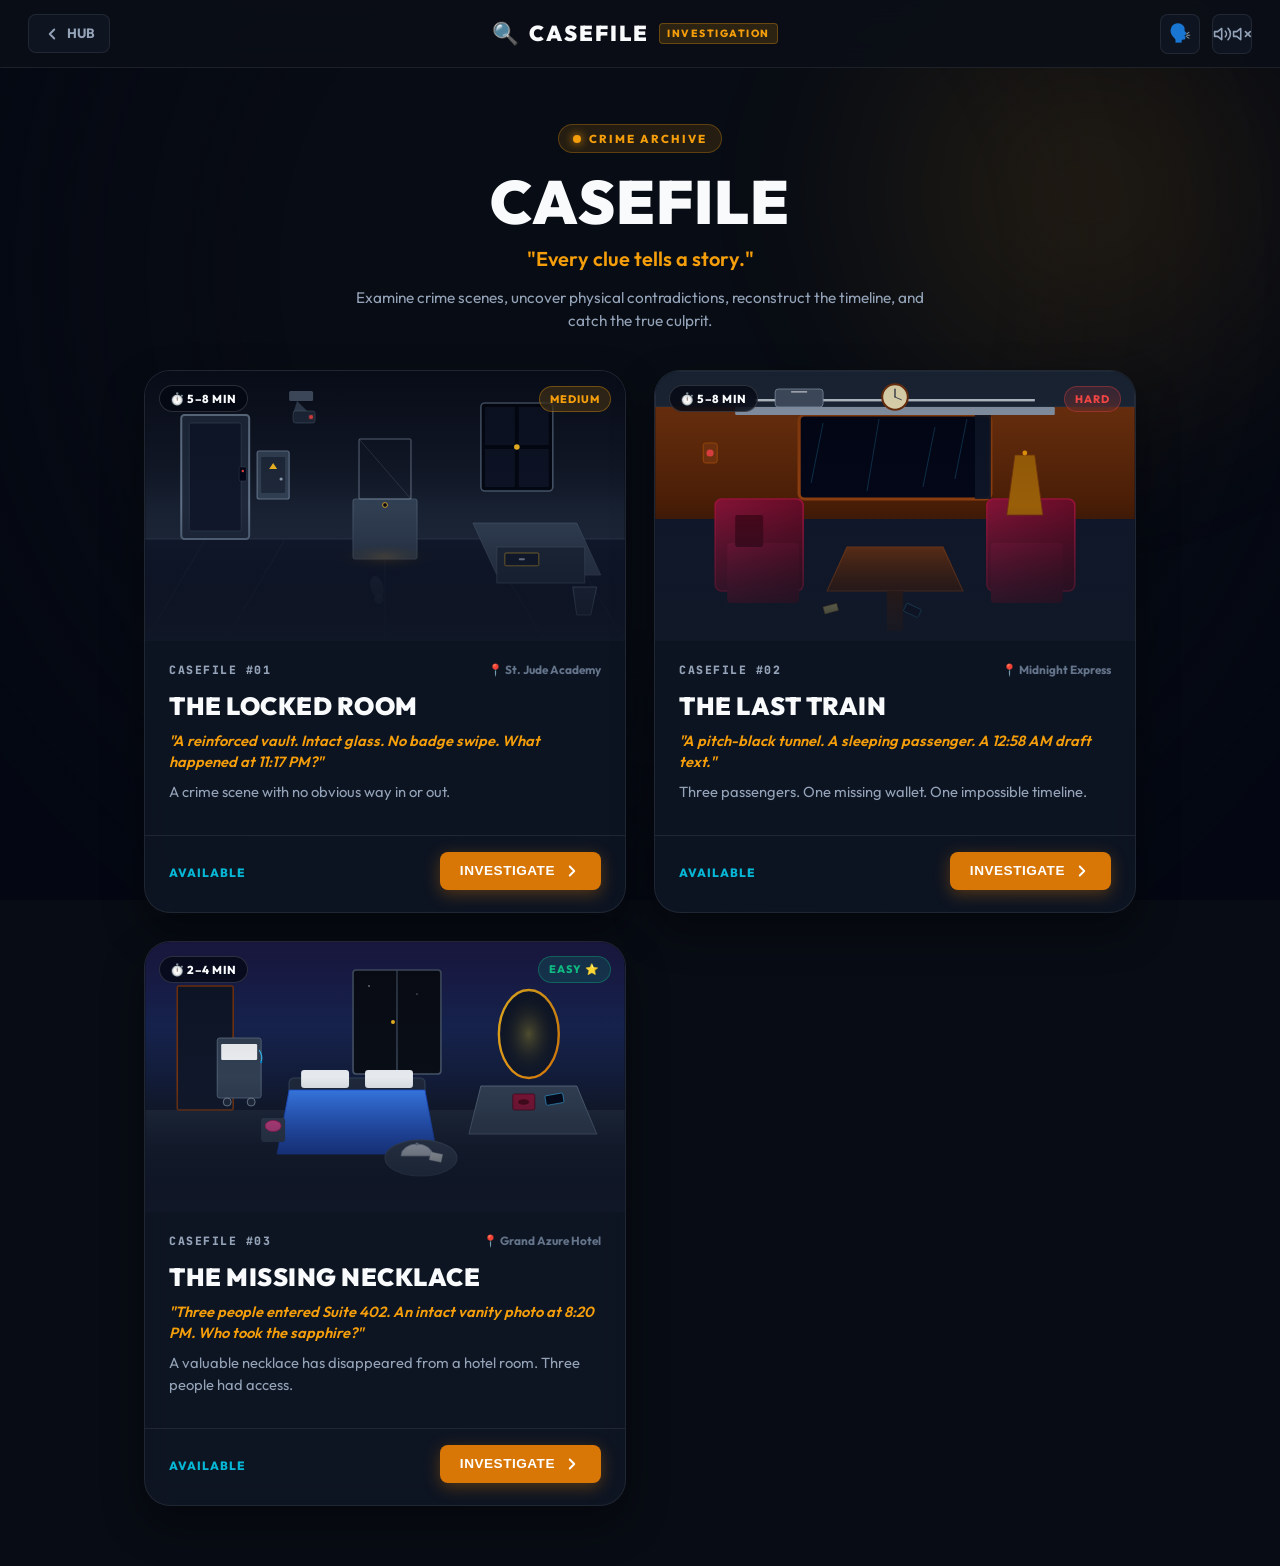
==== commit 50803f3f: "Upgrade CASEFILE with bespoke visual assets, streaming cards, and interactive scene hotspots" ====
--- a/casefile/index.html
+++ b/casefile/index.html
@@ -193,9 +193,17 @@
                 <h3 id="scene-name" class="scene-headline">CRIME SCENE</h3>
                 <p id="scene-tagline" class="scene-sub">Click highlighted objects to inspect forensic proof.</p>
               </div>
-              <div class="scene-legend-badge">
-                <span class="legend-pulse"></span>
-                <span>8 INTERACTIVE OBJECTS</span>
+              <div class="scene-header-controls">
+                <div class="scene-progress-container">
+                  <span id="clue-progress-label" class="scene-progress-text">0 / 8 CLUES DISCOVERED</span>
+                  <div class="scene-progress-track">
+                    <div id="clue-progress-fill" class="scene-progress-bar" style="width: 0%;"></div>
+                  </div>
+                </div>
+                <div class="scene-legend-badge">
+                  <span class="legend-pulse"></span>
+                  <span id="scene-objects-count">8 INTERACTIVE OBJECTS</span>
+                </div>
               </div>
             </div>
 
@@ -266,6 +274,8 @@
       </div>
 
       <div class="modal-clue-body">
+        <div id="modal-clue-art" class="modal-clue-art-wrap"></div>
+
         <div class="clue-info-row">
           <span class="info-label">OBSERVATION</span>
           <p id="modal-clue-obs" class="info-text"></p>
--- a/casefile/casefile.css
+++ b/casefile/casefile.css
@@ -270,7 +270,7 @@
   background: var(--bg-card);
   border: 1px solid var(--border-subtle);
   border-radius: var(--radius-xl);
-  padding: 28px;
+  padding: 0;
   display: flex;
   flex-direction: column;
   justify-content: space-between;
@@ -282,16 +282,60 @@
 }
 
 .case-select-card:hover {
-  transform: translateY(-6px);
+  transform: translateY(-8px);
   border-color: var(--border-highlight);
-  box-shadow: 0 22px 50px rgba(245, 158, 11, 0.15);
-}
-
-.case-card-top {
+  box-shadow: 0 24px 55px rgba(245, 158, 11, 0.22);
+}
+
+/* 16:9 Streaming Banner */
+.case-thumb-banner {
+  position: relative;
+  width: 100%;
+  aspect-ratio: 16 / 9;
+  overflow: hidden;
+  background: #090d16;
+}
+
+.case-banner-img {
+  width: 100%;
+  height: 100%;
+  object-fit: cover;
+  display: block;
+  transition: transform 0.4s cubic-bezier(0.2, 0.8, 0.2, 1);
+}
+
+.case-select-card:hover .case-banner-img {
+  transform: scale(1.06);
+}
+
+.case-card-overlay {
+  position: absolute;
+  inset: 0;
+  background: linear-gradient(180deg, rgba(0, 0, 0, 0.2) 0%, rgba(17, 24, 39, 0.05) 50%, rgba(17, 24, 39, 0.95) 100%);
+  pointer-events: none;
+}
+
+.banner-top-badges {
+  position: absolute;
+  top: 14px;
+  left: 14px;
+  right: 14px;
   display: flex;
   justify-content: space-between;
   align-items: center;
-  margin-bottom: 20px;
+  z-index: 2;
+}
+
+.duration-pill {
+  font-size: 0.72rem;
+  font-weight: 800;
+  letter-spacing: 0.5px;
+  color: #f8fafc;
+  background: rgba(3, 7, 18, 0.75);
+  backdrop-filter: blur(8px);
+  border: 1px solid rgba(255, 255, 255, 0.15);
+  padding: 4px 10px;
+  border-radius: 20px;
 }
 
 .case-num-badge {
@@ -308,6 +352,7 @@
   letter-spacing: 1px;
   padding: 4px 10px;
   border-radius: 20px;
+  backdrop-filter: blur(8px);
 }
 
 .diff-medium {
@@ -322,35 +367,24 @@
   border: 1px solid rgba(239, 68, 68, 0.35);
 }
 
-.case-visual-preview {
-  height: 140px;
-  background: rgba(15, 23, 42, 0.6);
-  border: 1px solid var(--border-subtle);
-  border-radius: var(--radius-md);
+.case-card-body {
+  padding: 20px 24px 16px;
+  flex: 1;
   display: flex;
   flex-direction: column;
-  align-items: center;
-  justify-content: center;
-  margin-bottom: 22px;
-  position: relative;
-  overflow: hidden;
-}
-
-.preview-case-icon {
-  font-size: 3.2rem;
-  transition: transform var(--transition-fast);
-}
-
-.case-select-card:hover .preview-case-icon {
-  transform: scale(1.12) rotate(-3deg);
-}
-
-.preview-case-loc {
-  font-size: 0.72rem;
+}
+
+.case-card-top-meta {
+  display: flex;
+  justify-content: space-between;
+  align-items: center;
+  margin-bottom: 8px;
+}
+
+.case-loc-badge {
+  font-size: 0.74rem;
+  font-weight: 700;
   color: var(--text-faint);
-  font-weight: 700;
-  letter-spacing: 1px;
-  margin-top: 6px;
 }
 
 .case-card-title {
@@ -360,18 +394,27 @@
   margin-bottom: 6px;
 }
 
+.case-card-hook {
+  font-size: 0.92rem;
+  font-weight: 600;
+  color: var(--color-amber);
+  font-style: italic;
+  margin-bottom: 8px;
+  line-height: 1.45;
+}
+
 .case-card-sub {
   font-size: 0.92rem;
   color: var(--text-muted);
   line-height: 1.5;
-  margin-bottom: 24px;
+  margin-bottom: 16px;
 }
 
 .case-card-footer {
   display: flex;
   align-items: center;
   justify-content: space-between;
-  padding-top: 18px;
+  padding: 16px 24px 22px;
   border-top: 1px solid var(--border-subtle);
 }
 
@@ -733,6 +776,8 @@
   justify-content: space-between;
   align-items: center;
   margin-bottom: 18px;
+  flex-wrap: wrap;
+  gap: 16px;
 }
 
 .scene-headline {
@@ -743,6 +788,42 @@
 .scene-sub {
   font-size: 0.88rem;
   color: var(--text-muted);
+}
+
+.scene-header-controls {
+  display: flex;
+  align-items: center;
+  gap: 16px;
+}
+
+.scene-progress-container {
+  display: flex;
+  flex-direction: column;
+  align-items: flex-end;
+  gap: 4px;
+}
+
+.scene-progress-text {
+  font-size: 0.72rem;
+  font-weight: 800;
+  font-family: var(--font-mono);
+  color: var(--color-amber);
+  letter-spacing: 0.5px;
+}
+
+.scene-progress-track {
+  width: 140px;
+  height: 6px;
+  background: rgba(255, 255, 255, 0.1);
+  border-radius: 4px;
+  overflow: hidden;
+}
+
+.scene-progress-bar {
+  height: 100%;
+  background: linear-gradient(90deg, var(--color-amber), var(--color-green));
+  transition: width 0.35s ease;
+  border-radius: 4px;
 }
 
 .scene-legend-badge {
@@ -782,6 +863,15 @@
   position: absolute;
   inset: 0;
   pointer-events: none;
+  overflow: hidden;
+}
+
+.scene-canvas-art {
+  width: 100%;
+  height: 100%;
+  object-fit: cover;
+  display: block;
+  user-select: none;
 }
 
 .bg-case001 {
@@ -797,7 +887,7 @@
   position: absolute;
   background: transparent;
   border: none;
-  cursor: pointer;
+  cursor: zoom-in;
   display: flex;
   flex-direction: column;
   align-items: center;
@@ -806,7 +896,7 @@
 }
 
 .scene-hotspot:hover {
-  transform: scale(1.15);
+  transform: scale(1.18);
 }
 
 .hotspot-bubble {
@@ -965,12 +1055,47 @@
   font-style: italic;
 }
 
-.suspicious-row {
-  background: rgba(239, 68, 68, 0.08);
-  border-left: 3px solid var(--color-red);
-  padding: 6px 10px;
-  border-radius: 0 4px 4px 0;
-  margin-top: 12px;
+.suspect-avatar {
+  width: 48px;
+  height: 48px;
+  border-radius: 50%;
+  display: flex;
+  align-items: center;
+  justify-content: center;
+  font-weight: 900;
+  font-size: 1.15rem;
+  color: #ffffff;
+  box-shadow: 0 4px 14px rgba(0, 0, 0, 0.4);
+  overflow: hidden;
+  flex-shrink: 0;
+}
+
+.suspect-avatar-img, .option-avatar-img {
+  width: 100%;
+  height: 100%;
+  object-fit: cover;
+  border-radius: 50%;
+  display: block;
+}
+
+.evidence-thumb-wrap {
+  width: 52px;
+  height: 52px;
+  border-radius: var(--radius-sm);
+  background: rgba(15, 23, 42, 0.8);
+  border: 1px solid var(--border-subtle);
+  display: flex;
+  align-items: center;
+  justify-content: center;
+  flex-shrink: 0;
+  overflow: hidden;
+}
+
+.evidence-thumb-img {
+  width: 100%;
+  height: 100%;
+  object-fit: cover;
+  display: block;
 }
 
 .suspicious-text {
@@ -1306,6 +1431,48 @@
   gap: 16px;
 }
 
+.modal-clue-art-wrap {
+  width: 100%;
+  max-height: 220px;
+  border-radius: var(--radius-sm);
+  background: rgba(11, 15, 23, 0.7);
+  border: 1px solid var(--border-subtle);
+  overflow: hidden;
+  display: flex;
+  align-items: center;
+  justify-content: center;
+  margin-bottom: 4px;
+}
+
+.modal-clue-img {
+  max-width: 100%;
+  max-height: 200px;
+  object-fit: contain;
+  display: block;
+}
+
+.modal-clue-icon-fallback {
+  padding: 24px;
+  display: flex;
+  flex-direction: column;
+  align-items: center;
+  gap: 8px;
+}
+
+.fallback-icon {
+  font-size: 2.8rem;
+}
+
+.fallback-tag {
+  font-size: 0.68rem;
+  font-weight: 800;
+  letter-spacing: 1.5px;
+  color: var(--color-amber);
+  background: rgba(245, 158, 11, 0.12);
+  padding: 2px 8px;
+  border-radius: 4px;
+}
+
 .info-label {
   font-size: 0.66rem;
   font-weight: 800;
@@ -1642,6 +1809,48 @@
 
 .verdict-actions {
   text-align: right;
+}
+
+.verdict-actions-grid {
+  display: flex;
+  flex-wrap: wrap;
+  gap: 12px;
+  justify-content: flex-end;
+  align-items: center;
+  margin-top: 14px;
+}
+
+.btn-secondary-action {
+  background: var(--bg-card);
+  color: var(--text-main);
+  border: 1px solid var(--border-subtle);
+  padding: 12px 18px;
+  border-radius: var(--radius-sm);
+  font-weight: 800;
+  font-size: 0.86rem;
+  letter-spacing: 0.5px;
+  cursor: pointer;
+  display: inline-flex;
+  align-items: center;
+  gap: 6px;
+  transition: all var(--transition-fast);
+}
+
+.btn-secondary-action:hover {
+  border-color: var(--border-highlight);
+  background: var(--bg-card-hover);
+  transform: translateY(-2px);
+}
+
+.btn-next-case-accent {
+  border-color: rgba(16, 185, 129, 0.4);
+  color: #a7f3d0;
+}
+
+.btn-next-case-accent:hover {
+  background: rgba(16, 185, 129, 0.15);
+  border-color: var(--color-green);
+  color: #ffffff;
 }
 
 /* Toast */
@@ -1727,3 +1936,24 @@
     grid-template-columns: 1fr;
   }
 }
+
+
+.diff-easy {
+  background: rgba(16, 185, 129, 0.15);
+  color: var(--color-green);
+  border: 1px solid rgba(16, 185, 129, 0.35);
+}
+
+.bg-case003 {
+  background: radial-gradient(circle at 50% 45%, rgba(45, 30, 60, 0.7) 0%, rgba(15, 23, 42, 0.98) 85%);
+}
+
+/* Hotspots Layout Positions: Case 3 */
+.theme-case003 .spot-c3-door    { top: 22%; left: 10%; }
+.theme-case003 .spot-c3-cart    { top: 36%; left: 20%; }
+.theme-case003 .spot-c3-bed     { top: 52%; left: 42%; }
+.theme-case003 .spot-c3-bag     { top: 76%; left: 32%; }
+.theme-case003 .spot-c3-window  { top: 16%; left: 52%; }
+.theme-case003 .spot-c3-mirror  { top: 26%; left: 74%; }
+.theme-case003 .spot-c3-phone   { top: 56%; left: 82%; }
+.theme-case003 .spot-c3-tray    { top: 76%; left: 62%; }
